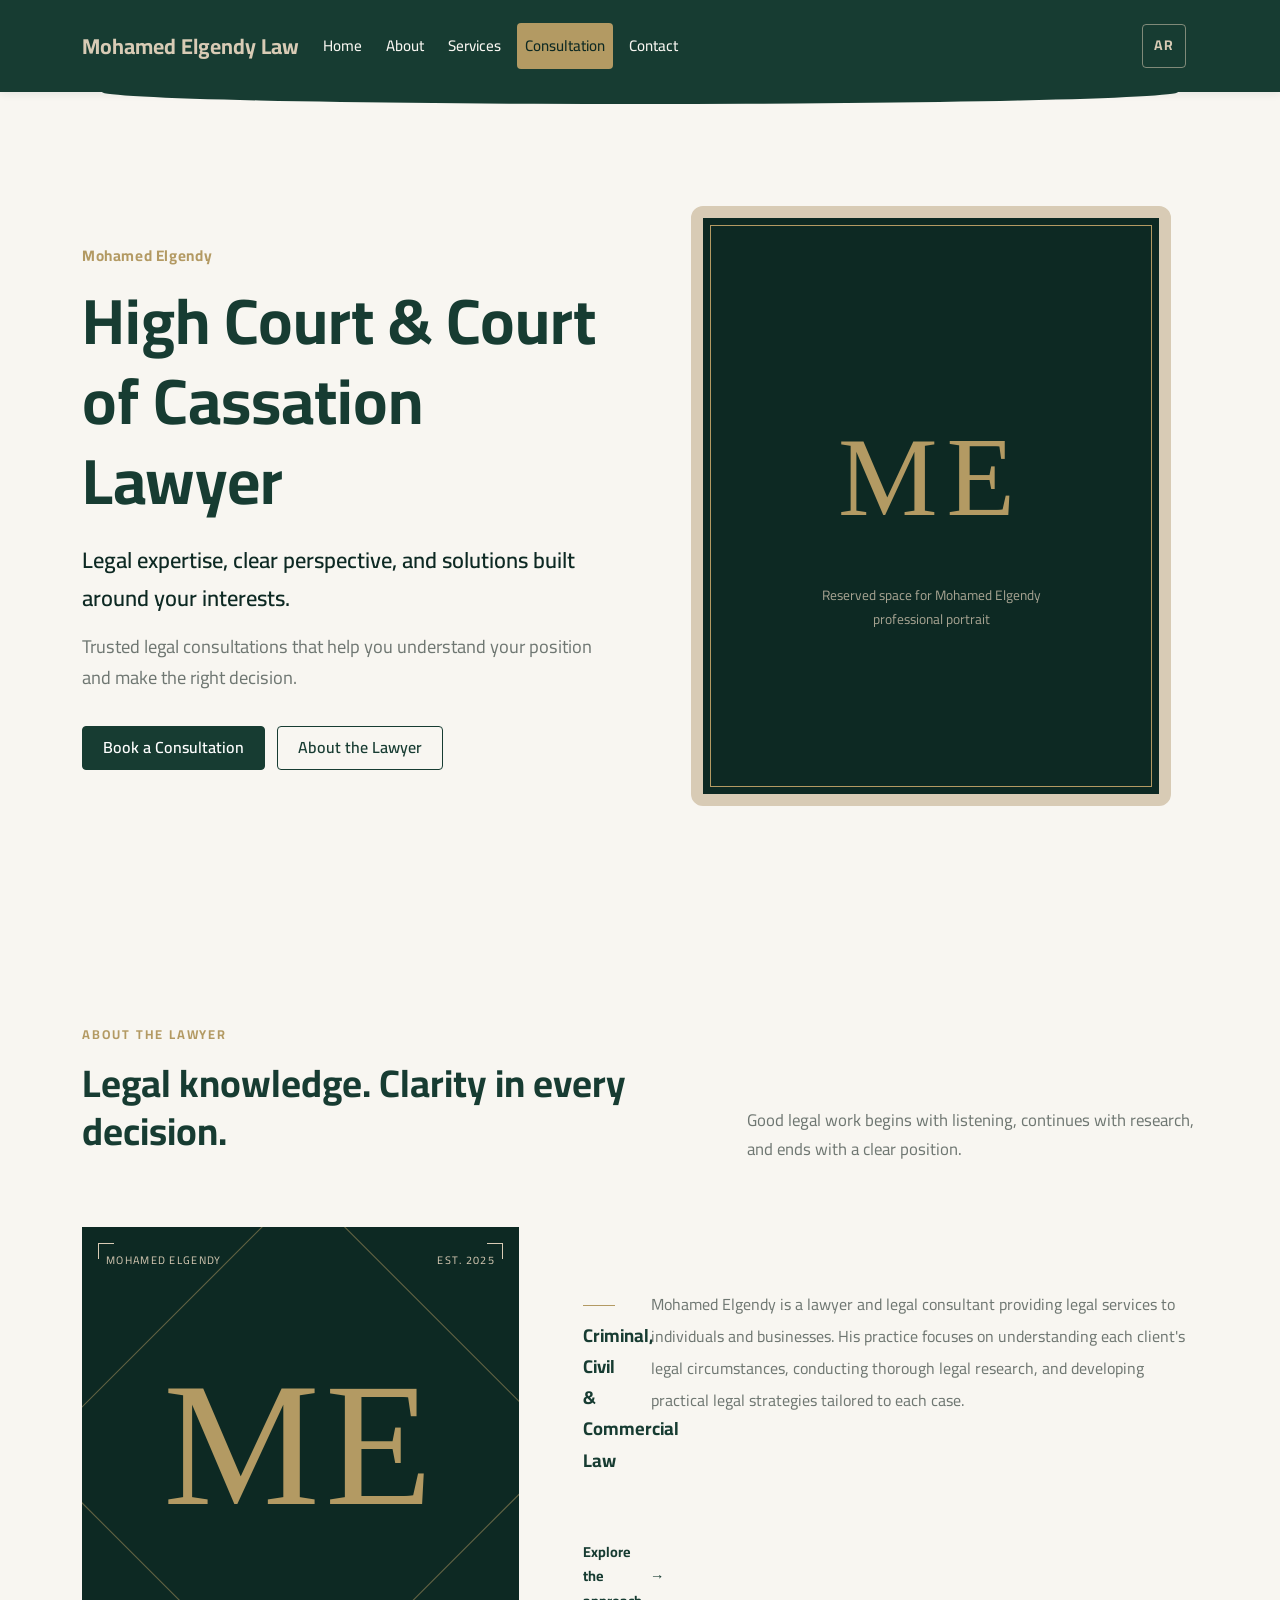
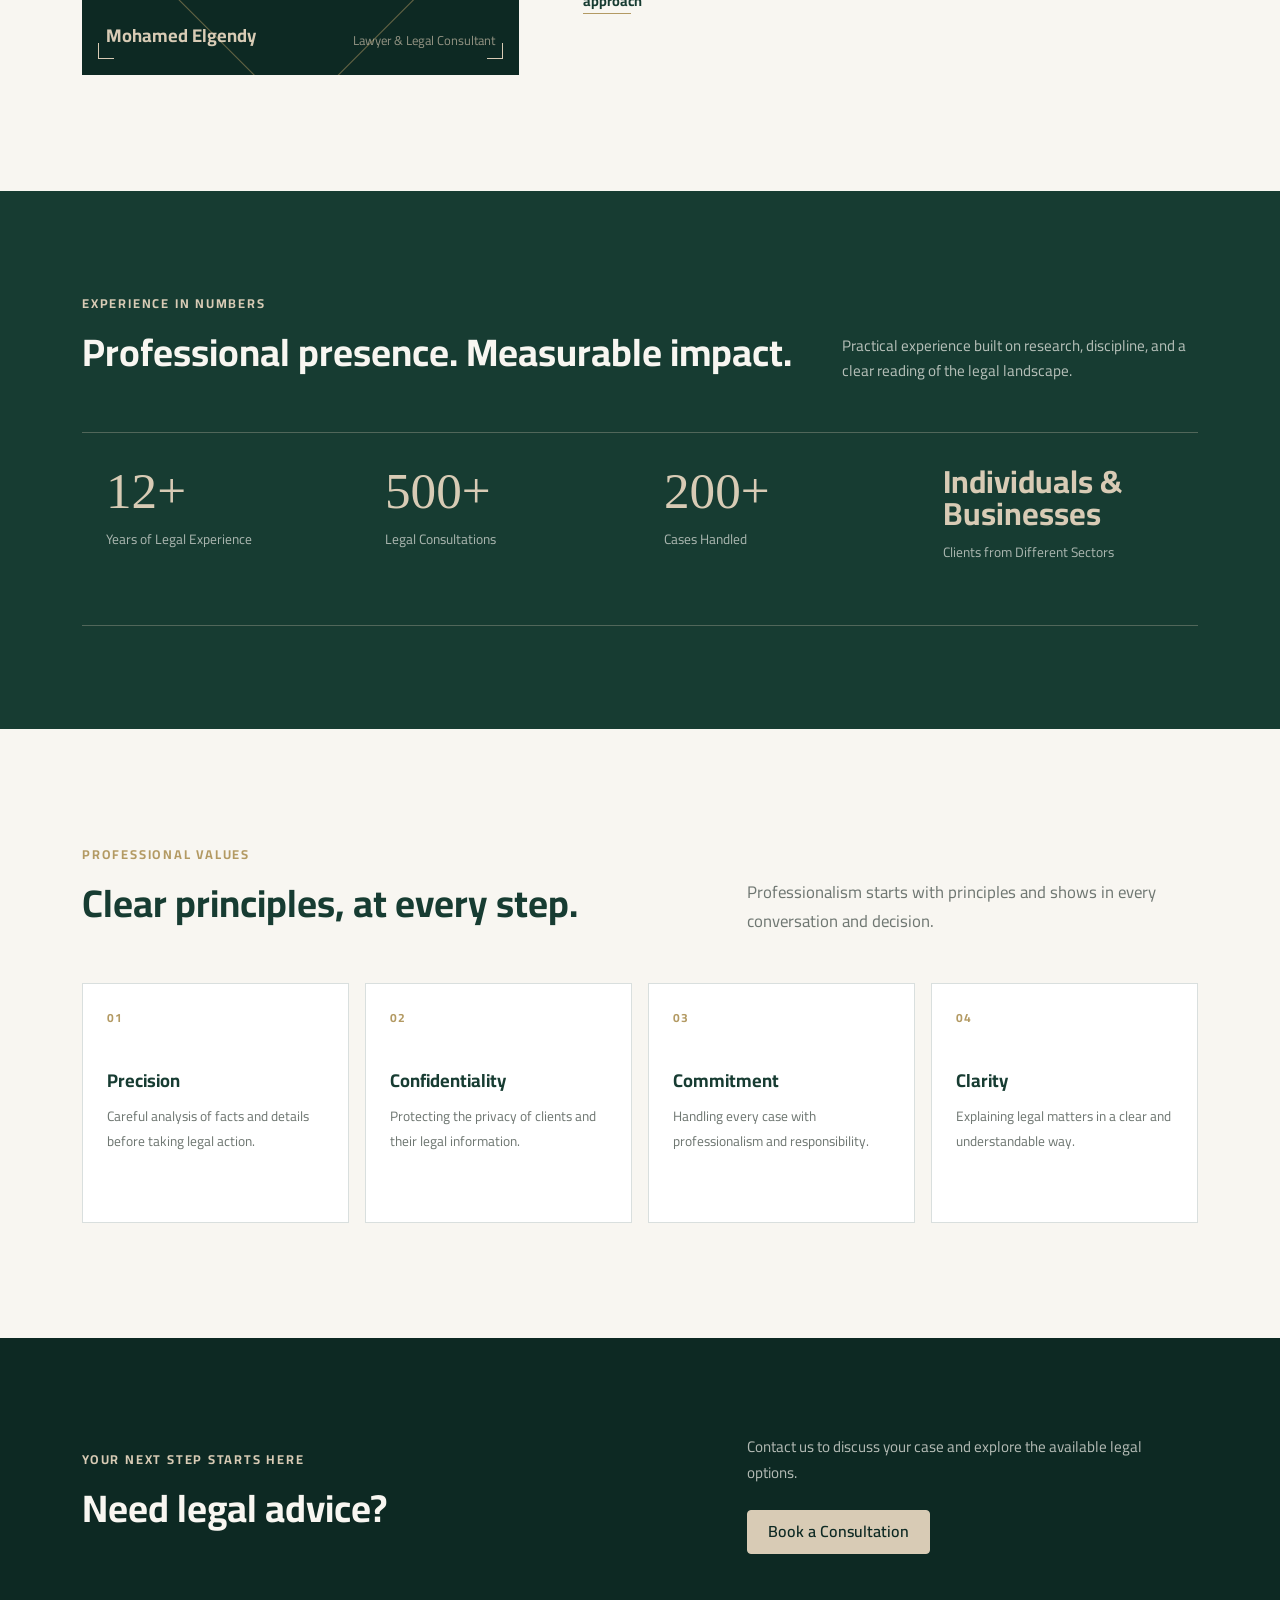
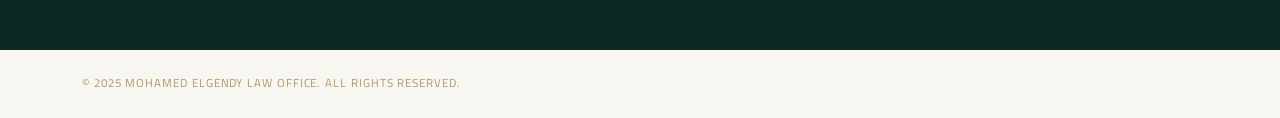
==== En/index.html @ f1afc5ec "feat: add task 05 about profile section" ====
<!doctype html>
<html lang="en" dir="ltr">
<head>
  <meta charset="UTF-8">
  <meta name="viewport" content="width=device-width, initial-scale=1">
  <meta name="theme-color" content="#0d2923">
  <title>Mohamed Elgendy | Lawyer</title>
  <link rel="preconnect" href="https://fonts.googleapis.com">
  <link rel="preconnect" href="https://fonts.gstatic.com" crossorigin>
  <link href="https://fonts.googleapis.com/css2?family=Cairo:wght@400;500;600;700&family=Noto+Kufi+Arabic:wght@400;500;600;700&display=swap" rel="stylesheet">
  <link href="https://cdn.jsdelivr.net/npm/bootstrap@5.3.3/dist/css/bootstrap.min.css" rel="stylesheet">
  <link rel="stylesheet" href="../assets/css/style.css">
</head>
<body>
  <header class="site-header">
    <nav class="navbar navbar-expand-lg site-navbar">
      <div class="container">
        <a class="navbar-brand site-brand" href="#top" >Mohamed Elgendy Law</a>
        <button class="navbar-toggler" type="button" data-bs-toggle="collapse" data-bs-target="#mainNavigation" aria-label="Toggle navigation"><span class="navbar-toggler-icon"></span></button>
        <div class="collapse navbar-collapse" id="mainNavigation">
          <ul class="navbar-nav gap-lg-2 me-auto">
            <li class="nav-item"><a class="nav-link" href="#top" >Home</a></li>
            <li class="nav-item"><a class="nav-link" href="#about" >About</a></li>
            <li class="nav-item"><a class="nav-link" href="#services" >Services</a></li>
            <li class="nav-item"><a class="nav-link nav-link-consultation" href="#consultation" >Consultation</a></li>
            <li class="nav-item"><a class="nav-link" href="#contact" >Contact</a></li>
          </ul>
          <a class="site-language-switch" href="../ar/index.html" lang="ar" dir="rtl">AR</a>
        </div>
      </div>
    </nav>
  </header>

  <main id="top">
    <section class="hero" aria-labelledby="hero-title">
      <div class="container"><div class="row align-items-center g-4 g-lg-5">
        <div class="col-lg-6"><div class="hero__content">
          <p class="hero__eyebrow" >Mohamed Elgendy</p>
          <h1 class="hero__title" id="hero-title" >High Court &amp; Court of Cassation Lawyer</h1>
          <p class="hero__lead" >Legal expertise, clear perspective, and solutions built around your interests.</p>
          <p class="hero__description" >Trusted legal consultations that help you understand your position and make the right decision.</p>
          <div class="hero__actions"><a class="btn-brand-primary" href="#consultation" >Book a Consultation</a><a class="btn-brand-outline" href="#about" >About the Lawyer</a></div>
        </div></div>
        <div class="col-lg-6"><div class="hero__media"><div class="hero__image-placeholder"><span>ME</span><small >Reserved space for Mohamed Elgendy professional portrait</small></div></div></div>
      </div></div>
    </section>

    <!-- TASK 05 — ABOUT / PROFILE START -->
    <section class="about-section" id="about" aria-labelledby="about-title">
      <div class="container">
        <div class="about-section__header row align-items-end g-4">
          <div class="col-lg-7"><p class="section-eyebrow" >About the Lawyer</p><h2 id="about-title" >Legal knowledge. Clarity in every decision.</h2></div>
          <div class="col-lg-5"><p class="section-intro" >Good legal work begins with listening, continues with research, and ends with a clear position.</p></div>
        </div>
        <div class="profile-layout row g-4 g-lg-5 align-items-stretch">
          <div class="col-lg-5"><div class="profile-visual"><div class="profile-visual__top"><span>MOHAMED ELGENDY</span><span>EST. 2025</span></div><div class="profile-monogram">ME</div><div class="profile-visual__bottom"><strong >Mohamed Elgendy</strong><span >Lawyer &amp; Legal Consultant</span></div><span class="profile-corner profile-corner--one"></span><span class="profile-corner profile-corner--two"></span><span class="profile-corner profile-corner--three"></span><span class="profile-corner profile-corner--four"></span></div></div>
          <div class="col-lg-7"><div class="profile-copy"><p class="profile-copy__role" >Criminal, Civil &amp; Commercial Law</p><p >Mohamed Elgendy is a lawyer and legal consultant providing legal services to individuals and businesses. His practice focuses on understanding each client's legal circumstances, conducting thorough legal research, and developing practical legal strategies tailored to each case.</p><a class="text-link" href="#consultation"><span >Explore the approach</span><span aria-hidden="true">→</span></a></div></div>
        </div>
      </div>
    </section>

    <section class="highlights-section" aria-labelledby="highlights-title"><div class="container"><div class="row align-items-end g-4 mb-4 mb-lg-5"><div class="col-lg-8"><p class="section-eyebrow section-eyebrow--light" >Experience in numbers</p><h2 id="highlights-title" class="section-title--light" >Professional presence. Measurable impact.</h2></div><div class="col-lg-4"><p class="section-note--light" >Practical experience built on research, discipline, and a clear reading of the legal landscape.</p></div></div><div class="highlights-grid row g-0"><div class="col-md-3"><div class="highlight-card"><strong>12+</strong><span >Years of Legal Experience</span></div></div><div class="col-md-3"><div class="highlight-card"><strong>500+</strong><span >Legal Consultations</span></div></div><div class="col-md-3"><div class="highlight-card"><strong>200+</strong><span >Cases Handled</span></div></div><div class="col-md-3"><div class="highlight-card"><strong class="highlight-card__text" >Individuals &amp; Businesses</strong><span >Clients from Different Sectors</span></div></div></div></div></section>

    <section class="values-section" aria-labelledby="values-title"><div class="container"><div class="row align-items-end g-4 mb-4 mb-lg-5"><div class="col-lg-7"><p class="section-eyebrow" >Professional Values</p><h2 id="values-title" >Clear principles, at every step.</h2></div><div class="col-lg-5"><p class="section-intro" >Professionalism starts with principles and shows in every conversation and decision.</p></div></div><div class="values-grid row g-3"><div class="col-md-6 col-lg-3"><article class="value-card"><span>01</span><h3 >Precision</h3><p >Careful analysis of facts and details before taking legal action.</p></article></div><div class="col-md-6 col-lg-3"><article class="value-card"><span>02</span><h3 >Confidentiality</h3><p >Protecting the privacy of clients and their legal information.</p></article></div><div class="col-md-6 col-lg-3"><article class="value-card"><span>03</span><h3 >Commitment</h3><p >Handling every case with professionalism and responsibility.</p></article></div><div class="col-md-6 col-lg-3"><article class="value-card"><span>04</span><h3 >Clarity</h3><p >Explaining legal matters in a clear and understandable way.</p></article></div></div></div></section>

    <section class="about-cta" id="consultation"><div class="container"><div class="row align-items-center g-4"><div class="col-lg-7"><p class="section-eyebrow section-eyebrow--light" >Your next step starts here</p><h2 class="section-title--light" >Need legal advice?</h2></div><div class="col-lg-5"><p class="section-note--light" >Contact us to discuss your case and explore the available legal options.</p><a class="btn-brand-secondary" href="#contact" >Book a Consultation</a></div></div></div></section>
    <!-- TASK 05 — ABOUT / PROFILE END -->
  </main>

  <footer class="site-footer" id="contact"><div class="container d-flex flex-wrap justify-content-between align-items-center gap-3"><span >© 2025 Mohamed Elgendy Law Office. All rights reserved.</span></div></footer>
  <script src="https://cdn.jsdelivr.net/npm/bootstrap@5.3.3/dist/js/bootstrap.bundle.min.js"></script><script src="../assets/js/main.js"></script>
</body>
</html>
---- assets/css/style.css ----
:root {
  --color-primary: #173c32;
  --color-secondary: #0d2923;
  --color-accent: #b39a63;
  --color-text: #173c32;
  --color-muted: #6f7772;
  --color-background: #f8f6f1;
  --color-surface: #d8cbb5;
  --color-border: rgba(23, 60, 50, 0.16);
  --radius-sm: 0.25rem;
  --radius-md: 0.5rem;
  --radius-lg: 0.75rem;
  --shadow-sm: 0 0.125rem 0.5rem rgba(13, 41, 35, 0.08);
  --container-max-width: 1200px;
  --font-arabic: "Noto Kufi Arabic", Tahoma, Arial, sans-serif;
  --font-english: "Cairo", "Segoe UI", Arial, sans-serif;
}
* {
  box-sizing: border-box;
}
html {
  scroll-behavior: smooth;
}
body {
  margin: 0;
  min-width: 320px;
  color: var(--color-text);
  background: var(--color-background);
  font-family: var(--font-english);
  line-height: 1.7;
  text-rendering: optimizeLegibility;
}
html[lang="ar"] body {
  font-family: var(--font-arabic);
}
img {
  display: block;
  max-width: 100%;
  height: auto;
}
h1,
h2,
h3,
p {
  margin-top: 0;
}
h1,
h2,
h3 {
  color: var(--color-primary);
  line-height: 1.25;
  font-weight: 700;
}
h1 {
  font-size: clamp(2rem, 4vw, 3.25rem);
}
h2 {
  font-size: clamp(1.65rem, 3vw, 2.75rem);
}
h3 {
  font-size: clamp(1.15rem, 2vw, 1.5rem);
}
a {
  color: var(--color-primary);
  text-decoration: none;
  transition:
    color 180ms ease,
    background-color 180ms ease,
    border-color 180ms ease,
    transform 180ms ease;
}
a:hover {
  color: var(--color-accent);
}
:focus-visible {
  outline: 3px solid var(--color-accent);
  outline-offset: 3px;
}
.site-header {
  position: relative;
  z-index: 10;
  padding-bottom: 0.75rem;
  background: var(--color-background);
}
.site-navbar {
  position: relative;
  isolation: isolate;
  min-height: clamp(4.25rem, 8vw, 5.75rem);
  padding-block: 0.75rem;
  background: var(--color-primary);
  box-shadow: var(--shadow-sm);
}
.site-navbar:after {
  position: absolute;
  z-index: -1;
  inset-inline: 8%;
  bottom: -0.75rem;
  height: 1.5rem;
  content: "";
  background: var(--color-primary);
  border-radius: 0 0 50% 50%;
}
.site-brand {
  color: var(--color-surface);
  font-size: clamp(1rem, 2vw, 1.35rem);
  font-weight: 700;
}
.site-brand:hover {
  color: #fff;
}
.site-navbar .nav-link {
  padding-block: 0.625rem;
  padding-inline: 0.75rem;
  color: var(--color-background);
  border-radius: var(--radius-sm);
  font-size: 0.95rem;
  font-weight: 500;
}
.site-navbar .nav-link:hover,
.site-navbar .nav-link:focus-visible {
  color: var(--color-surface);
  background: rgba(216, 203, 181, 0.12);
}
.site-navbar .nav-link-consultation {
  color: var(--color-secondary);
  background: var(--color-accent);
}
.site-navbar .nav-link-consultation:hover {
  color: var(--color-secondary);
  background: var(--color-surface);
}
.site-language-switch {
  display: inline-flex;
  align-items: center;
  justify-content: center;
  min-width: 2.75rem;
  min-height: 2.75rem;
  margin-inline-start: 0.75rem;
  padding-inline: 0.625rem;
  color: var(--color-surface);
  background: transparent;
  border: 1px solid rgba(216, 203, 181, 0.55);
  border-radius: var(--radius-sm);
  font-size: 0.875rem;
  font-weight: 700;
  letter-spacing: 0.04em;
}
.site-language-switch:hover {
  color: var(--color-secondary);
  background: var(--color-surface);
  border-color: var(--color-surface);
}
.site-navbar .navbar-toggler {
  padding: 0.5rem;
  border-color: rgba(216, 203, 181, 0.6);
}
.site-navbar .navbar-toggler-icon {
  filter: brightness(0) saturate(100%) invert(89%) sepia(9%) saturate(455%)
    hue-rotate(357deg) brightness(90%) contrast(87%);
}
.hero {
  display: flex;
  align-items: center;
  min-height: clamp(34rem, 72vh, 48rem);
  padding-block: clamp(4rem, 8vw, 7rem);
  overflow: hidden;
  background: var(--color-background);
}
.hero__content {
  max-width: 40rem;
}
.hero__eyebrow {
  margin-bottom: 0.75rem;
  color: var(--color-accent);
  font-size: 0.95rem;
  font-weight: 700;
  letter-spacing: 0.04em;
}
.hero__title {
  margin-bottom: 1.25rem;
  font-size: clamp(2.1rem, 5vw, 4.25rem);
}
.hero__lead {
  margin-bottom: 0.875rem;
  color: var(--color-secondary);
  font-size: clamp(1.1rem, 2vw, 1.4rem);
  font-weight: 600;
}
.hero__description {
  max-width: 36rem;
  margin-bottom: 2rem;
  color: var(--color-muted);
  font-size: clamp(1rem, 1.5vw, 1.15rem);
}
.hero__actions {
  display: flex;
  flex-wrap: wrap;
  gap: 0.75rem;
}
.btn-brand-primary,
.btn-brand-secondary,
.btn-brand-outline {
  display: inline-flex;
  align-items: center;
  justify-content: center;
  min-height: 2.75rem;
  padding-block: 0.625rem;
  padding-inline: 1.25rem;
  border: 1px solid transparent;
  border-radius: var(--radius-sm);
  font-weight: 600;
  line-height: 1.2;
}
.btn-brand-primary {
  color: #fff;
  background: var(--color-primary);
  border-color: var(--color-primary);
}
.btn-brand-primary:hover {
  color: #fff;
  background: var(--color-secondary);
  transform: translateY(-1px);
}
.btn-brand-outline {
  color: var(--color-primary);
  background: transparent;
  border-color: var(--color-primary);
}
.btn-brand-outline:hover {
  color: #fff;
  background: var(--color-primary);
}
.btn-brand-secondary {
  color: var(--color-secondary);
  background: var(--color-surface);
  border-color: var(--color-surface);
}
.btn-brand-secondary:hover {
  color: var(--color-secondary);
  background: var(--color-accent);
  border-color: var(--color-accent);
  transform: translateY(-1px);
}
.hero__media {
  display: flex;
  justify-content: center;
}
.hero__image-placeholder {
  position: relative;
  display: flex;
  flex-direction: column;
  align-items: center;
  justify-content: center;
  width: min(100%, 30rem);
  aspect-ratio: 4/5;
  padding: 2rem;
  color: var(--color-surface);
  background: var(--color-secondary);
  border: 0.75rem solid var(--color-surface);
  border-radius: var(--radius-lg);
  outline: 1px solid var(--color-accent);
  outline-offset: -1.25rem;
}
.hero__image-placeholder span {
  font-family: Georgia, serif;
  color: var(--color-accent);
  font-size: clamp(4rem, 9vw, 7rem);
  font-weight: 400;
  letter-spacing: 0.08em;
}
.hero__image-placeholder small {
  max-width: 15rem;
  margin-top: 0.75rem;
  color: rgba(216, 203, 181, 0.75);
  font-size: 0.85rem;
  text-align: center;
}
.about-section,
.values-section {
  padding-block: clamp(4.5rem, 9vw, 8rem);
  background: var(--color-background);
}
.about-section__header {
  margin-bottom: clamp(2.5rem, 5vw, 4.5rem);
}
.section-eyebrow {
  margin-bottom: 0.85rem;
  color: var(--color-accent);
  font-size: 0.8rem;
  font-weight: 700;
  letter-spacing: 0.14em;
  text-transform: uppercase;
}
.section-eyebrow--light {
  color: var(--color-surface);
}
.section-intro {
  max-width: 28rem;
  margin-bottom: 0;
  color: var(--color-muted);
  font-size: 1.05rem;
}
.profile-layout {
  position: relative;
}
.profile-visual {
  position: relative;
  display: flex;
  flex-direction: column;
  justify-content: space-between;
  min-height: 28rem;
  padding: 1.5rem;
  background: var(--color-secondary);
  color: var(--color-surface);
  overflow: hidden;
}
.profile-visual:before {
  position: absolute;
  inset: 12%;
  content: "";
  border: 1px solid rgba(179, 154, 99, 0.5);
  transform: rotate(45deg) scale(1.12);
}
.profile-visual__top,
.profile-visual__bottom {
  position: relative;
  z-index: 1;
  display: flex;
  justify-content: space-between;
  gap: 1rem;
  font-size: 0.68rem;
  letter-spacing: 0.12em;
}
.profile-visual__bottom {
  align-items: end;
  font-size: 0.8rem;
  letter-spacing: 0;
}
.profile-visual__bottom div {
  display: flex;
  flex-direction: column;
}
.profile-visual__bottom strong {
  color: var(--color-surface);
  font-size: 1.15rem;
}
.profile-visual__bottom span {
  margin-top: 0.25rem;
  color: rgba(216, 203, 181, 0.65);
}
.profile-monogram {
  position: relative;
  z-index: 1;
  align-self: center;
  color: var(--color-accent);
  font-family: Georgia, serif;
  font-size: clamp(6rem, 14vw, 11rem);
  font-weight: 400;
  line-height: 1;
  letter-spacing: 0.03em;
}
.profile-corner {
  position: absolute;
  width: 1rem;
  height: 1rem;
  border-color: var(--color-accent);
}
.profile-corner--one {
  top: 1rem;
  left: 1rem;
  border-top: 1px solid;
  border-left: 1px solid;
}
.profile-corner--two {
  top: 1rem;
  right: 1rem;
  border-top: 1px solid;
  border-right: 1px solid;
}
.profile-corner--three {
  bottom: 1rem;
  left: 1rem;
  border-bottom: 1px solid;
  border-left: 1px solid;
}
.profile-corner--four {
  right: 1rem;
  bottom: 1rem;
  border-right: 1px solid;
  border-bottom: 1px solid;
}
.profile-copy {
  display: grid;
  grid-template-columns: 3rem 1fr;
  gap: 1.25rem;
  align-content: center;
  height: 100%;
  padding: 1rem 0 1rem 1rem;
}
.profile-copy__role {
  margin-bottom: 1.5rem;
  color: var(--color-primary);
  font-size: 1.15rem;
  font-weight: 700;
}
.profile-copy p:not(.profile-copy__role) {
  max-width: 42rem;
  color: var(--color-muted);
  font-size: 1rem;
  line-height: 2;
}
.profile-copy:dir(rtl) {
  padding-right: 1rem;
  padding-left: 0;
}
.profile-copy__role:before {
  display: inline-block;
  width: 2rem;
  height: 1px;
  margin-inline-end: 0.75rem;
  vertical-align: middle;
  content: "";
  background: var(--color-accent);
}
.text-link {
  display: inline-flex;
  align-items: center;
  gap: 0.5rem;
  margin-top: 1.25rem;
  color: var(--color-primary);
  font-size: 0.9rem;
  font-weight: 700;
  border-bottom: 1px solid var(--color-accent);
}
.text-link:hover {
  gap: 0.8rem;
}
.highlights-section {
  padding-block: clamp(4rem, 8vw, 6.5rem);
  color: var(--color-background);
  background: var(--color-primary);
}
.section-title--light {
  color: var(--color-background);
}
.section-note--light {
  max-width: 25rem;
  margin: 0;
  color: rgba(248, 246, 241, 0.7);
  font-size: 0.95rem;
}
.highlights-grid {
  border-top: 1px solid rgba(216, 203, 181, 0.3);
  border-bottom: 1px solid rgba(216, 203, 181, 0.3);
}
.highlight-card {
  min-height: 12rem;
  padding: 2rem 1.5rem;
  border-inline-end: 1px solid rgba(216, 203, 181, 0.3);
}
.highlight-card:last-child {
  border-inline-end: 0;
}
.highlight-card strong {
  display: block;
  margin-bottom: 0.75rem;
  color: var(--color-surface);
  font-family: Georgia, serif;
  font-size: clamp(2.3rem, 4vw, 3.75rem);
  font-weight: 400;
  line-height: 1;
}
.highlight-card__text {
  font-family: var(--font-english) !important;
  font-size: clamp(1.5rem, 2.5vw, 2.1rem) !important;
  font-weight: 700 !important;
}
.highlight-card span {
  display: block;
  max-width: 11rem;
  color: rgba(248, 246, 241, 0.65);
  font-size: 0.85rem;
}
.values-heading {
  margin-bottom: 3rem;
}
.values-grid {
  counter-reset: value;
}
.value-card {
  position: relative;
  min-height: 15rem;
  padding: 1.5rem;
  background: #fff;
  border: 1px solid var(--color-border);
  transition:
    transform 180ms ease,
    box-shadow 180ms ease;
}
.value-card:hover {
  transform: translateY(-4px);
  box-shadow: var(--shadow-sm);
}
.value-card > span {
  display: block;
  margin-bottom: 2.5rem;
  color: var(--color-accent);
  font-size: 0.75rem;
  font-weight: 700;
  letter-spacing: 0.12em;
}
.value-card h3 {
  margin-bottom: 0.75rem;
  font-size: 1.15rem;
}
.value-card p {
  margin-bottom: 0;
  color: var(--color-muted);
  font-size: 0.85rem;
  line-height: 1.9;
}
.about-cta {
  padding-block: clamp(4rem, 8vw, 6rem);
  color: var(--color-background);
  background: var(--color-secondary);
}
.about-cta h2 {
  max-width: 38rem;
}
.about-cta .btn-brand-secondary {
  margin-top: 1.5rem;
}
.site-footer {
  padding-block: 1.5rem;
  color: var(--color-muted);
  background: var(--color-background);
  font-size: 0.72rem;
}
.site-footer span:last-child {
  color: var(--color-accent);
  letter-spacing: 0.08em;
  text-transform: uppercase;
}
@media (max-width: 991.98px) {
  .site-navbar .navbar-collapse {
    margin-top: 0.75rem;
    padding-block: 0.75rem;
    border-top: 1px solid rgba(216, 203, 181, 0.18);
  }
  .site-language-switch {
    margin-top: 0.75rem;
    margin-inline-start: 0;
  }
  .hero {
    min-height: auto;
    padding-block: clamp(3.5rem, 10vw, 5rem);
  }
  .hero__content {
    text-align: center;
    max-width: none;
  }
  .hero__description {
    margin-inline: auto;
  }
  .hero__actions {
    justify-content: center;
  }
  .profile-copy {
    height: auto;
    padding-top: 1.5rem;
  }
  .highlight-card {
    min-height: 10rem;
  }
  .highlight-card:nth-child(2) {
    border-inline-end: 0;
  }
}
@media (max-width: 575.98px) {
  .hero {
    padding-block: 3rem 4rem;
  }
  .hero__actions {
    flex-direction: column;
    align-items: stretch;
  }
  .hero__actions a {
    width: 100%;
  }
  .hero__image-placeholder {
    width: min(100%, 22rem);
    border-width: 0.5rem;
    outline-offset: -0.875rem;
  }
  .profile-copy {
    grid-template-columns: 1fr;
    padding-inline: 0;
  }
  .profile-copy__role {
    margin-top: 0;
  }
  .highlight-card {
    border-inline-end: 0;
    border-bottom: 1px solid rgba(216, 203, 181, 0.3);
  }
  .highlight-card:last-child {
    border-bottom: 0;
  }
  .site-footer {
    text-align: center;
  }
  .site-footer .container {
    justify-content: center !important;
  }
}
@media (prefers-reduced-motion: reduce) {
  html {
    scroll-behavior: auto;
  }
  *,
  *:before,
  *:after {
    transition-duration: 0.01ms !important;
  }
}
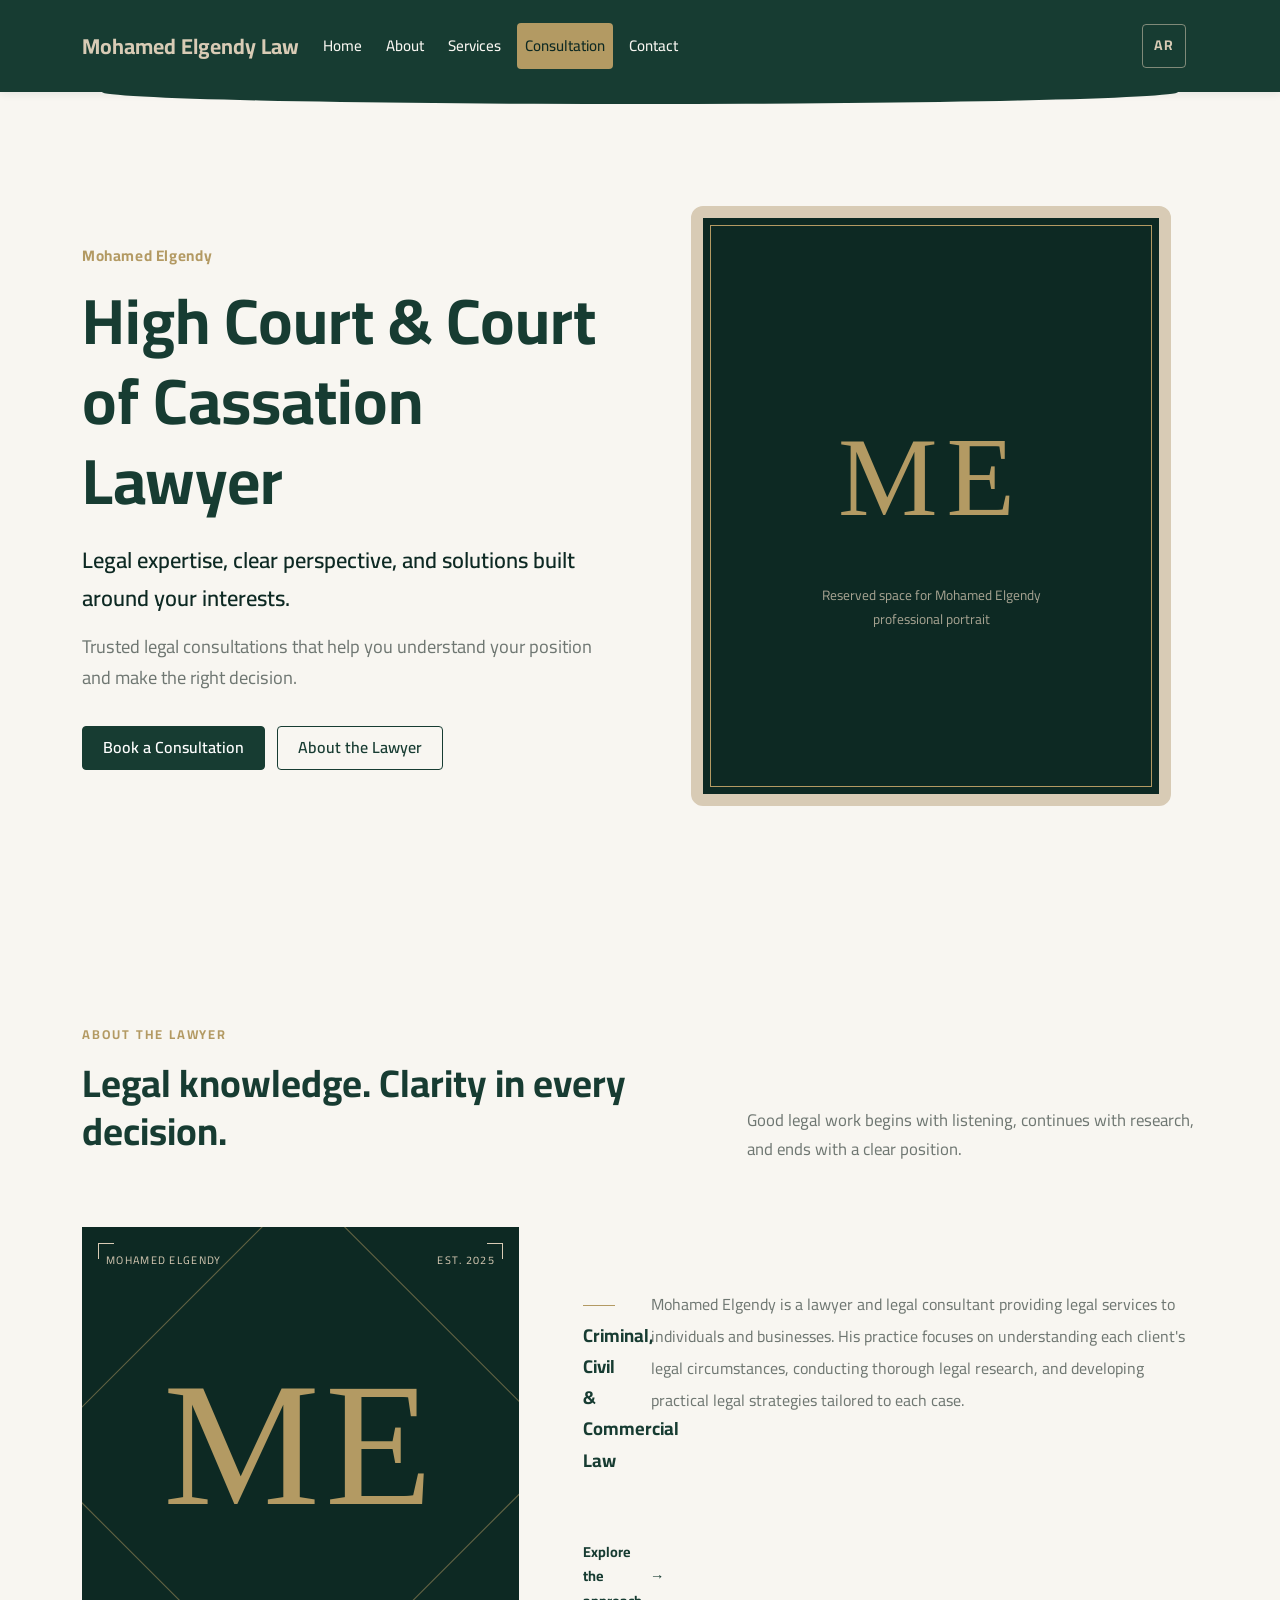
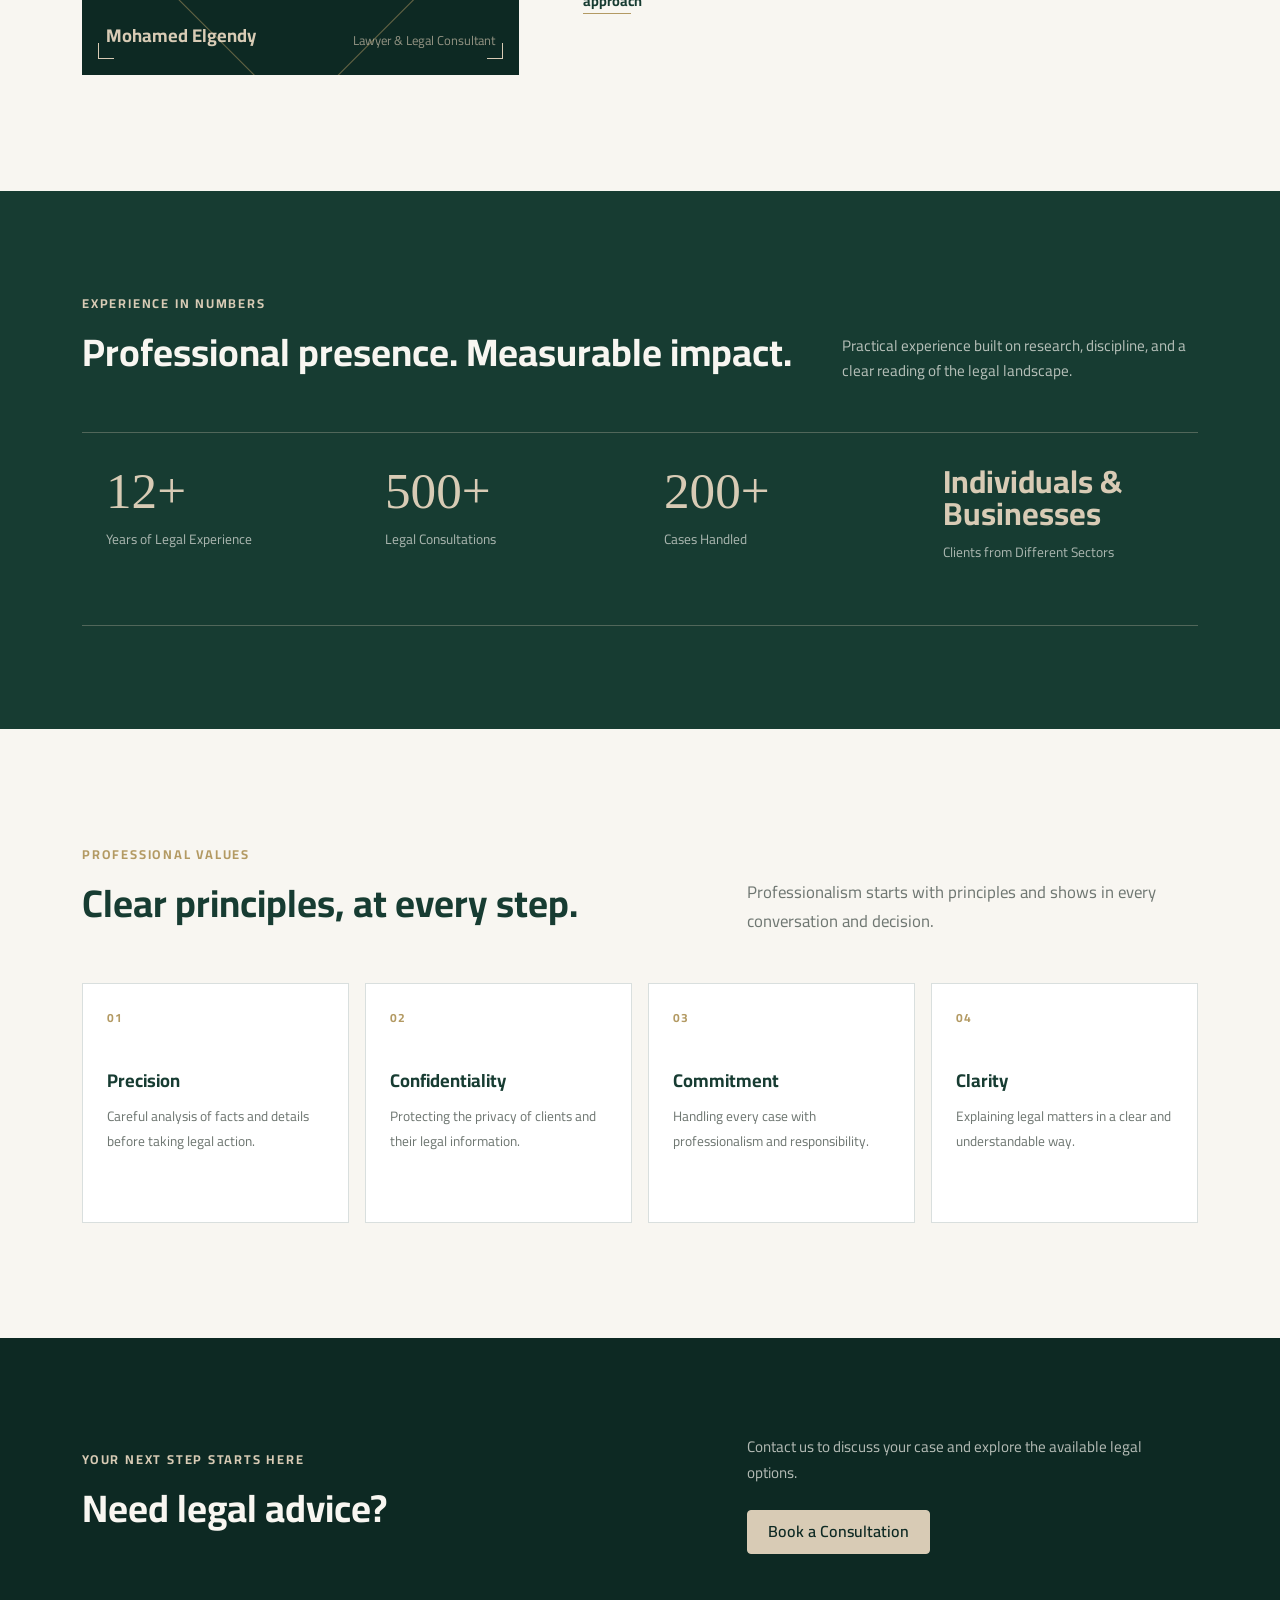
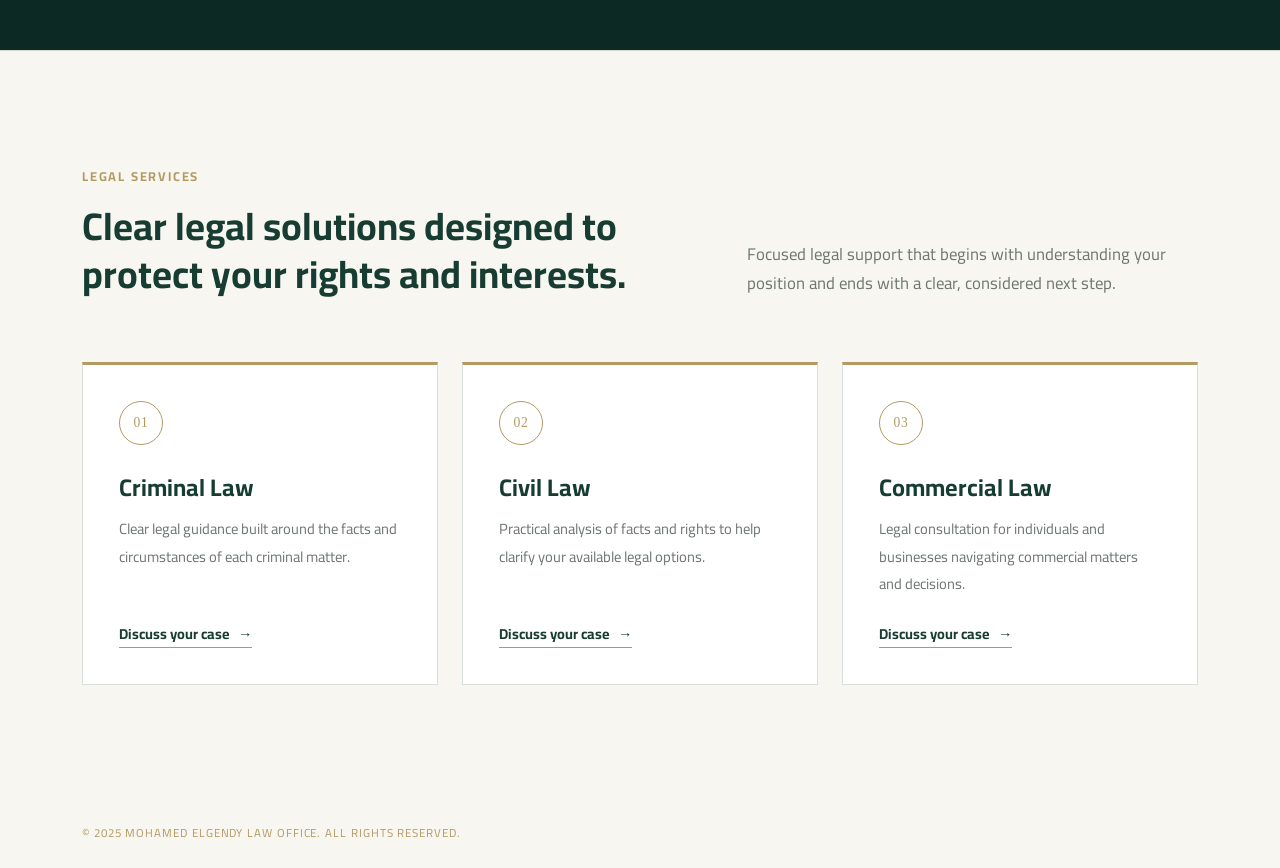
==== commit 2cba7bad: "feat: add legal services section" ====
--- a/En/index.html
+++ b/En/index.html
@@ -65,6 +65,61 @@
 
     <section class="about-cta" id="consultation"><div class="container"><div class="row align-items-center g-4"><div class="col-lg-7"><p class="section-eyebrow section-eyebrow--light" >Your next step starts here</p><h2 class="section-title--light" >Need legal advice?</h2></div><div class="col-lg-5"><p class="section-note--light" >Contact us to discuss your case and explore the available legal options.</p><a class="btn-brand-secondary" href="#contact" >Book a Consultation</a></div></div></div></section>
     <!-- TASK 05 — ABOUT / PROFILE END -->
+
+    <!-- TASK 06 — LEGAL SERVICES START -->
+<section class="services-section" id="services" aria-labelledby="services-title">
+  <div class="container">
+    <div class="services-section__header row align-items-end g-4">
+      <div class="col-lg-7">
+        <p class="section-eyebrow">Legal Services</p>
+        <h2 id="services-title">Clear legal solutions designed to protect your rights and interests.</h2>
+      </div>
+      <div class="col-lg-5">
+        <p class="section-intro">Focused legal support that begins with understanding your position and ends with a clear, considered next step.</p>
+      </div>
+    </div>
+
+    <div class="services-grid row g-3 g-lg-4">
+      <div class="col-md-6 col-lg-4">
+        <article class="service-card h-100">
+          <div class="service-card__icon" aria-hidden="true">01</div>
+          <h3>Criminal Law</h3>
+          <p>Clear legal guidance built around the facts and circumstances of each criminal matter.</p>
+          <a class="text-link" href="#consultation">
+            <span>Discuss your case</span>
+            <span aria-hidden="true">→</span>
+          </a>
+        </article>
+      </div>
+
+      <div class="col-md-6 col-lg-4">
+        <article class="service-card h-100">
+          <div class="service-card__icon" aria-hidden="true">02</div>
+          <h3>Civil Law</h3>
+          <p>Practical analysis of facts and rights to help clarify your available legal options.</p>
+          <a class="text-link" href="#consultation">
+            <span>Discuss your case</span>
+            <span aria-hidden="true">→</span>
+          </a>
+        </article>
+      </div>
+
+      <div class="col-md-6 col-lg-4">
+        <article class="service-card h-100">
+          <div class="service-card__icon" aria-hidden="true">03</div>
+          <h3>Commercial Law</h3>
+          <p>Legal consultation for individuals and businesses navigating commercial matters and decisions.</p>
+          <a class="text-link" href="#consultation">
+            <span>Discuss your case</span>
+            <span aria-hidden="true">→</span>
+          </a>
+        </article>
+      </div>
+    </div>
+  </div>
+</section>
+<!-- TASK 06 — LEGAL SERVICES END -->
+
   </main>
 
   <footer class="site-footer" id="contact"><div class="container d-flex flex-wrap justify-content-between align-items-center gap-3"><span >© 2025 Mohamed Elgendy Law Office. All rights reserved.</span></div></footer>
--- a/assets/css/style.css
+++ b/assets/css/style.css
@@ -623,3 +623,86 @@
     transition-duration: 0.01ms !important;
   }
 }
+
+/* TASK 06 — LEGAL SERVICES START */
+.services-section {
+  padding-block: clamp(4.5rem, 9vw, 8rem);
+  background-color: var(--color-background);
+  border-block-start: 1px solid var(--color-border);
+}
+
+.services-section__header {
+  margin-block-end: clamp(2.5rem, 5vw, 4.5rem);
+}
+
+.services-section__header h2 {
+  max-width: 48rem;
+  margin-block-end: 0;
+}
+
+.services-grid {
+  align-items: stretch;
+}
+
+.service-card {
+  display: flex;
+  flex-direction: column;
+  padding: clamp(1.5rem, 3vw, 2.25rem);
+  background-color: #ffffff;
+  border: 1px solid var(--color-border);
+  border-block-start: 3px solid var(--color-accent);
+  transition: transform var(--transition-duration) ease,
+    box-shadow var(--transition-duration) ease,
+    border-color var(--transition-duration) ease;
+}
+
+.service-card:hover,
+.service-card:focus-within {
+  border-color: var(--color-accent);
+  box-shadow: var(--shadow-sm);
+  transform: translateY(-3px);
+}
+
+.service-card__icon {
+  display: inline-flex;
+  align-items: center;
+  justify-content: center;
+  width: 2.75rem;
+  height: 2.75rem;
+  margin-block-end: 1.75rem;
+  color: var(--color-accent);
+  border: 1px solid var(--color-accent);
+  border-radius: 50%;
+  font-family: Georgia, serif;
+  font-size: 0.85rem;
+  letter-spacing: 0.06em;
+}
+
+.service-card h3 {
+  margin-block-end: 0.75rem;
+  font-size: clamp(1.15rem, 2vw, 1.5rem);
+}
+
+.service-card p {
+  margin-block-end: 1.5rem;
+  color: var(--color-muted);
+  font-size: 0.92rem;
+  line-height: 1.9;
+}
+
+.service-card .text-link {
+  align-self: flex-start;
+  margin-block-start: auto;
+}
+
+@media (max-width: 575.98px) {
+  .services-section__header {
+    margin-block-end: 2.5rem;
+  }
+
+  .service-card {
+    padding: 1.5rem;
+  }
+}
+
+/* TASK 06 — LEGAL SERVICES END */
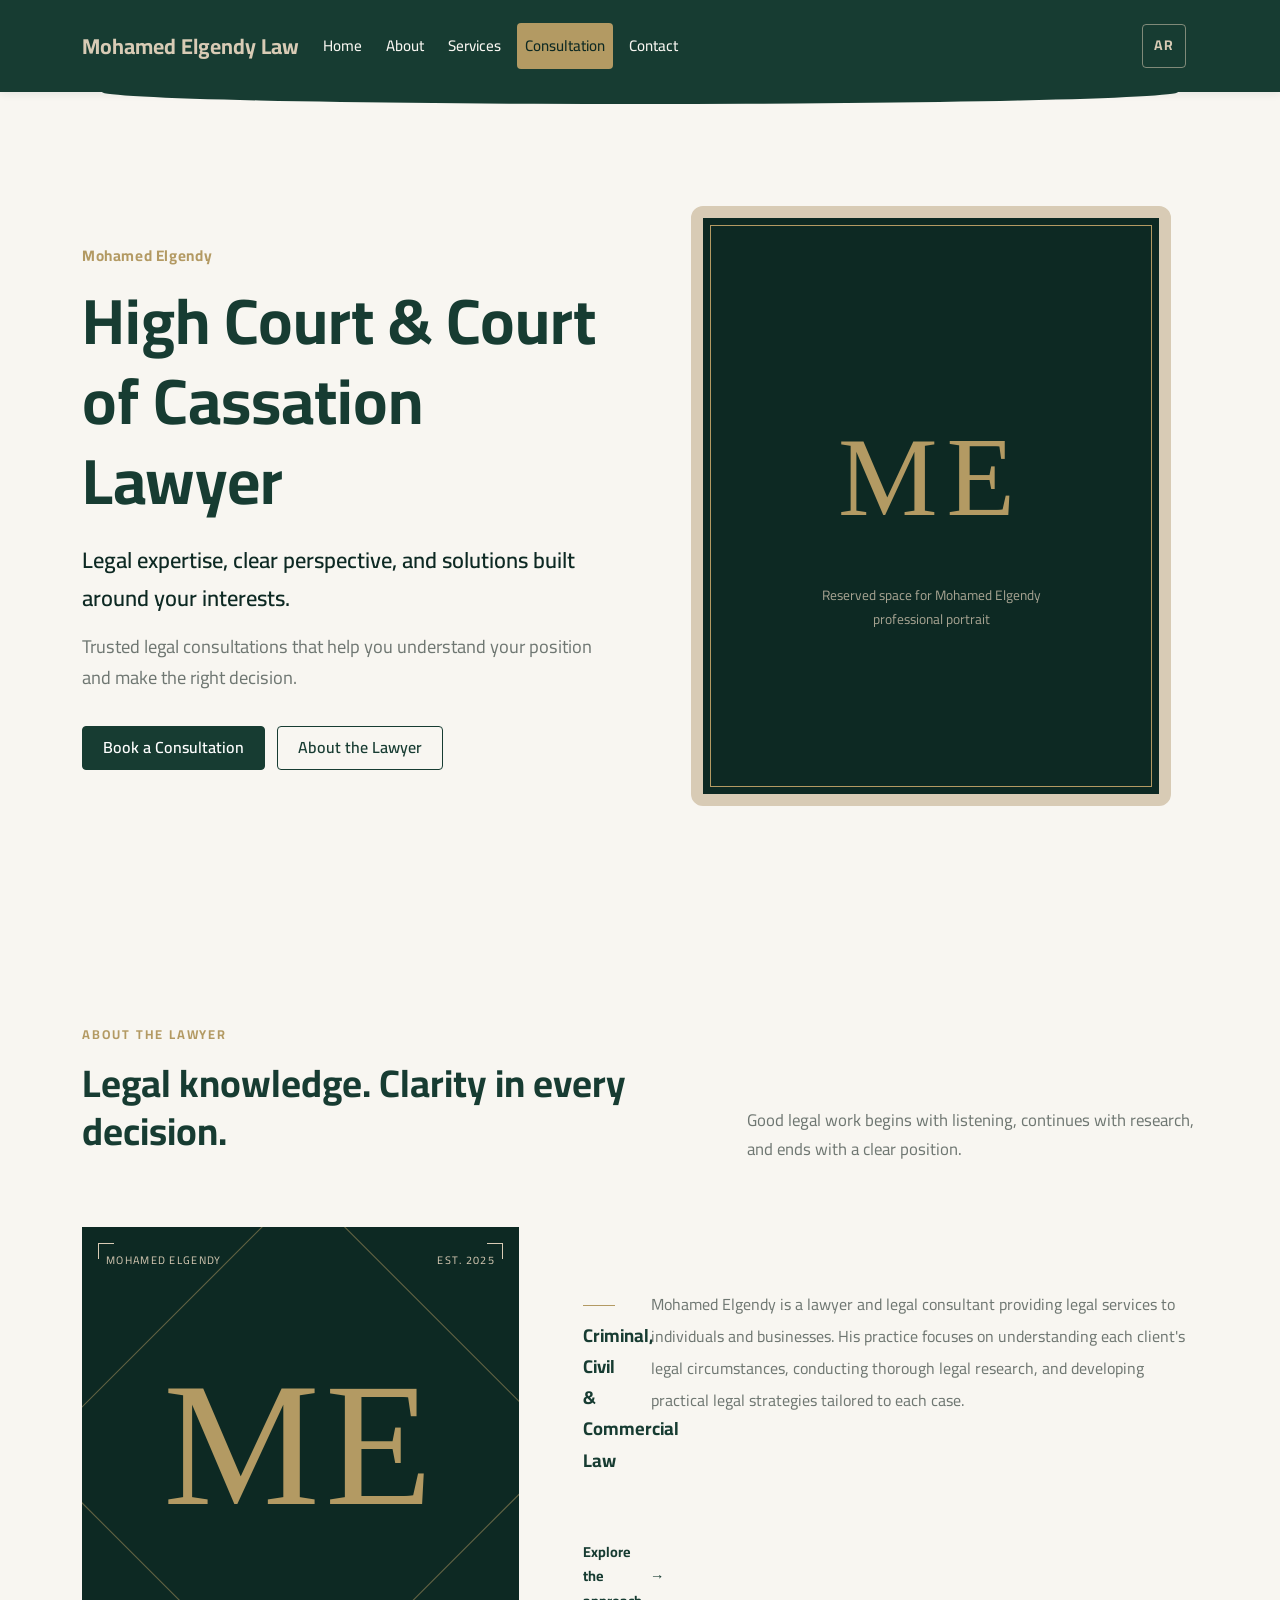
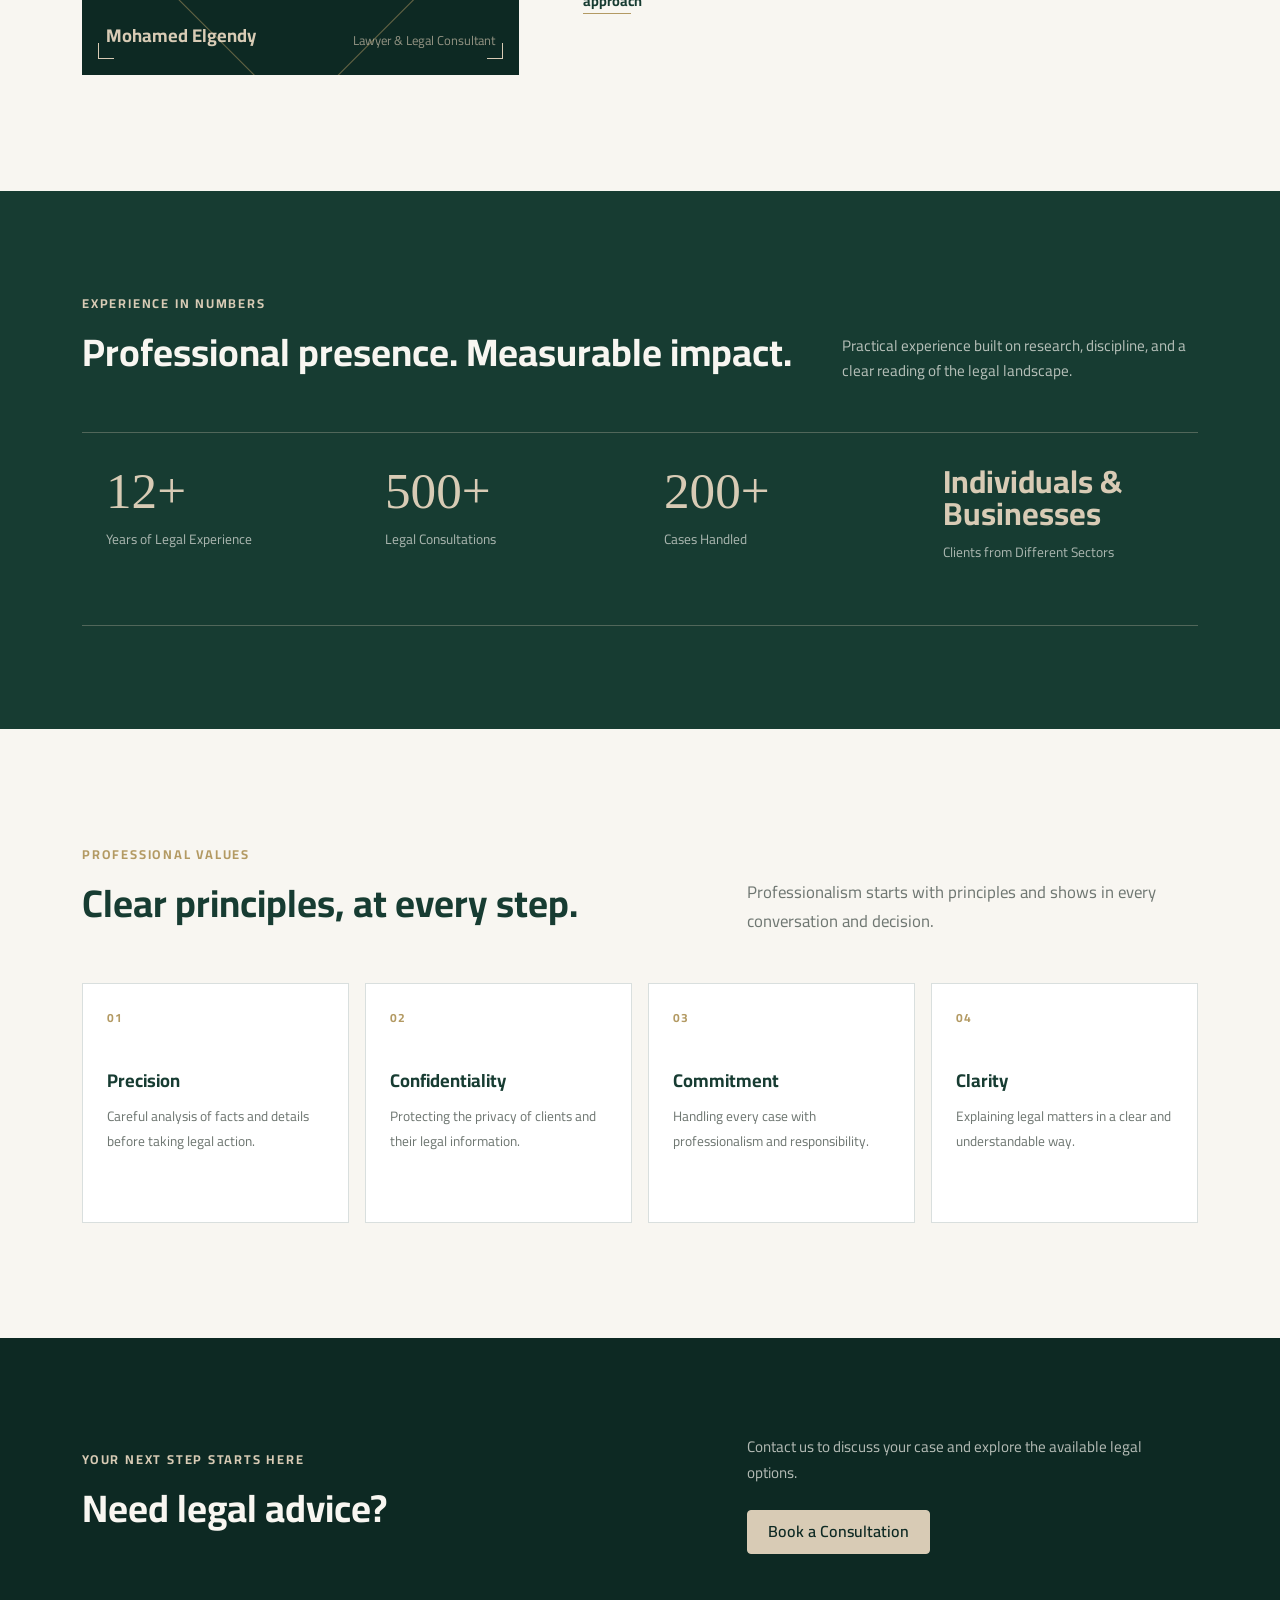
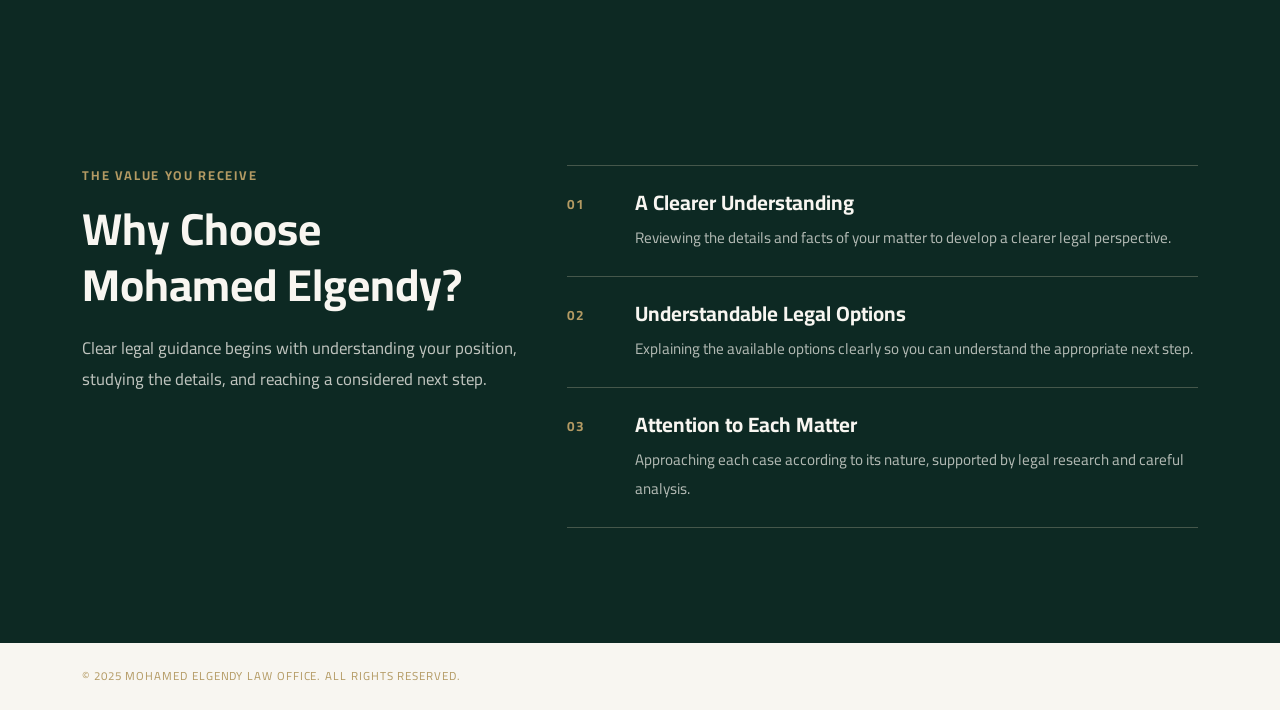
==== commit d121cd34: "feat: add task 07 value proposition section" ====
--- a/En/index.html
+++ b/En/index.html
@@ -65,60 +65,65 @@
 
     <section class="about-cta" id="consultation"><div class="container"><div class="row align-items-center g-4"><div class="col-lg-7"><p class="section-eyebrow section-eyebrow--light" >Your next step starts here</p><h2 class="section-title--light" >Need legal advice?</h2></div><div class="col-lg-5"><p class="section-note--light" >Contact us to discuss your case and explore the available legal options.</p><a class="btn-brand-secondary" href="#contact" >Book a Consultation</a></div></div></div></section>
     <!-- TASK 05 — ABOUT / PROFILE END -->
+<!-- TASK 07 — WHY CHOOSE US START -->
+<section class="why-choose-section" id="why-choose-us" aria-labelledby="why-choose-title">
+  <div class="container">
+    <div class="row align-items-start g-4 g-lg-5">
+      <div class="col-lg-5">
+        <div class="why-choose-section__intro">
+          <p class="section-eyebrow">The value you receive</p>
 
-    <!-- TASK 06 — LEGAL SERVICES START -->
-<section class="services-section" id="services" aria-labelledby="services-title">
-  <div class="container">
-    <div class="services-section__header row align-items-end g-4">
-      <div class="col-lg-7">
-        <p class="section-eyebrow">Legal Services</p>
-        <h2 id="services-title">Clear legal solutions designed to protect your rights and interests.</h2>
-      </div>
-      <div class="col-lg-5">
-        <p class="section-intro">Focused legal support that begins with understanding your position and ends with a clear, considered next step.</p>
-      </div>
-    </div>
+          <h2 id="why-choose-title">
+            Why Choose Mohamed Elgendy?
+          </h2>
 
-    <div class="services-grid row g-3 g-lg-4">
-      <div class="col-md-6 col-lg-4">
-        <article class="service-card h-100">
-          <div class="service-card__icon" aria-hidden="true">01</div>
-          <h3>Criminal Law</h3>
-          <p>Clear legal guidance built around the facts and circumstances of each criminal matter.</p>
-          <a class="text-link" href="#consultation">
-            <span>Discuss your case</span>
-            <span aria-hidden="true">→</span>
-          </a>
-        </article>
+          <p class="section-intro">
+            Clear legal guidance begins with understanding your position, studying the details, and reaching a considered next step.
+          </p>
+        </div>
       </div>
 
-      <div class="col-md-6 col-lg-4">
-        <article class="service-card h-100">
-          <div class="service-card__icon" aria-hidden="true">02</div>
-          <h3>Civil Law</h3>
-          <p>Practical analysis of facts and rights to help clarify your available legal options.</p>
-          <a class="text-link" href="#consultation">
-            <span>Discuss your case</span>
-            <span aria-hidden="true">→</span>
-          </a>
-        </article>
-      </div>
+      <div class="col-lg-7">
+        <div class="why-choose-points">
+          <article class="why-choose-point">
+            <div class="why-choose-point__number" aria-hidden="true">01</div>
 
-      <div class="col-md-6 col-lg-4">
-        <article class="service-card h-100">
-          <div class="service-card__icon" aria-hidden="true">03</div>
-          <h3>Commercial Law</h3>
-          <p>Legal consultation for individuals and businesses navigating commercial matters and decisions.</p>
-          <a class="text-link" href="#consultation">
-            <span>Discuss your case</span>
-            <span aria-hidden="true">→</span>
-          </a>
-        </article>
+            <div>
+              <h3>A Clearer Understanding</h3>
+              <p>
+                Reviewing the details and facts of your matter to develop a clearer legal perspective.
+              </p>
+            </div>
+          </article>
+
+          <article class="why-choose-point">
+            <div class="why-choose-point__number" aria-hidden="true">02</div>
+
+            <div>
+              <h3>Understandable Legal Options</h3>
+              <p>
+                Explaining the available options clearly so you can understand the appropriate next step.
+              </p>
+            </div>
+          </article>
+
+          <article class="why-choose-point">
+            <div class="why-choose-point__number" aria-hidden="true">03</div>
+
+            <div>
+              <h3>Attention to Each Matter</h3>
+              <p>
+                Approaching each case according to its nature, supported by legal research and careful analysis.
+              </p>
+            </div>
+          </article>
+        </div>
       </div>
     </div>
   </div>
 </section>
-<!-- TASK 06 — LEGAL SERVICES END -->
+<!-- TASK 07 — WHY CHOOSE US END -->
+
 
   </main>
 
--- a/assets/css/style.css
+++ b/assets/css/style.css
@@ -623,86 +623,86 @@
     transition-duration: 0.01ms !important;
   }
 }
-
-/* TASK 06 — LEGAL SERVICES START */
-.services-section {
+/* =========================================================
+   TASK 07 — WHY CHOOSE US / VALUE PROPOSITION
+   ========================================================= */
+
+.why-choose-section {
   padding-block: clamp(4.5rem, 9vw, 8rem);
-  background-color: var(--color-background);
-  border-block-start: 1px solid var(--color-border);
-}
-
-.services-section__header {
-  margin-block-end: clamp(2.5rem, 5vw, 4.5rem);
-}
-
-.services-section__header h2 {
-  max-width: 48rem;
-  margin-block-end: 0;
-}
-
-.services-grid {
-  align-items: stretch;
-}
-
-.service-card {
-  display: flex;
-  flex-direction: column;
-  padding: clamp(1.5rem, 3vw, 2.25rem);
-  background-color: #ffffff;
-  border: 1px solid var(--color-border);
-  border-block-start: 3px solid var(--color-accent);
-  transition: transform var(--transition-duration) ease,
-    box-shadow var(--transition-duration) ease,
-    border-color var(--transition-duration) ease;
-}
-
-.service-card:hover,
-.service-card:focus-within {
-  border-color: var(--color-accent);
-  box-shadow: var(--shadow-sm);
-  transform: translateY(-3px);
-}
-
-.service-card__icon {
-  display: inline-flex;
-  align-items: center;
-  justify-content: center;
-  width: 2.75rem;
-  height: 2.75rem;
-  margin-block-end: 1.75rem;
+  background: var(--color-secondary);
+}
+
+.why-choose-section__intro {
+  max-width: 32rem;
+}
+
+.why-choose-section h2 {
+  margin-bottom: 1.25rem;
+  color: var(--color-background);
+  font-size: clamp(1.75rem, 3.5vw, 2.8rem);
+}
+
+.why-choose-section .section-intro {
+  color: rgba(248, 246, 241, 0.76);
+  line-height: 1.9;
+}
+
+.why-choose-points {
+  border-top: 1px solid rgba(216, 203, 181, 0.28);
+}
+
+.why-choose-point {
+  display: grid;
+  grid-template-columns: 3rem 1fr;
+  gap: 1.25rem;
+  align-items: start;
+  padding-block: 1.5rem;
+  border-bottom: 1px solid rgba(216, 203, 181, 0.28);
+}
+
+.why-choose-point__number {
+  padding-top: 0.15rem;
   color: var(--color-accent);
-  border: 1px solid var(--color-accent);
-  border-radius: 50%;
-  font-family: Georgia, serif;
+  font-family: var(--font-english);
   font-size: 0.85rem;
-  letter-spacing: 0.06em;
-}
-
-.service-card h3 {
-  margin-block-end: 0.75rem;
-  font-size: clamp(1.15rem, 2vw, 1.5rem);
-}
-
-.service-card p {
-  margin-block-end: 1.5rem;
-  color: var(--color-muted);
-  font-size: 0.92rem;
-  line-height: 1.9;
-}
-
-.service-card .text-link {
-  align-self: flex-start;
-  margin-block-start: auto;
+  font-weight: 700;
+  letter-spacing: 0.08em;
+}
+
+.why-choose-point h3 {
+  margin-bottom: 0.5rem;
+  color: var(--color-background);
+  font-size: clamp(1.05rem, 1.8vw, 1.3rem);
+}
+
+.why-choose-point p {
+  max-width: 38rem;
+  margin-bottom: 0;
+  color: rgba(248, 246, 241, 0.7);
+  font-size: 0.95rem;
+  line-height: 1.85;
+}
+
+.why-choose-point:hover .why-choose-point__number {
+  color: var(--color-surface);
 }
 
 @media (max-width: 575.98px) {
-  .services-section__header {
-    margin-block-end: 2.5rem;
-  }
-
-  .service-card {
-    padding: 1.5rem;
-  }
-}
-
-/* TASK 06 — LEGAL SERVICES END */
+  .why-choose-section {
+    padding-block: 3.5rem 4rem;
+  }
+
+  .why-choose-point {
+    grid-template-columns: 2.25rem 1fr;
+    gap: 0.875rem;
+    padding-block: 1.25rem;
+  }
+
+  .why-choose-point__number {
+    font-size: 0.78rem;
+  }
+
+  .why-choose-point p {
+    font-size: 0.9rem;
+  }
+}
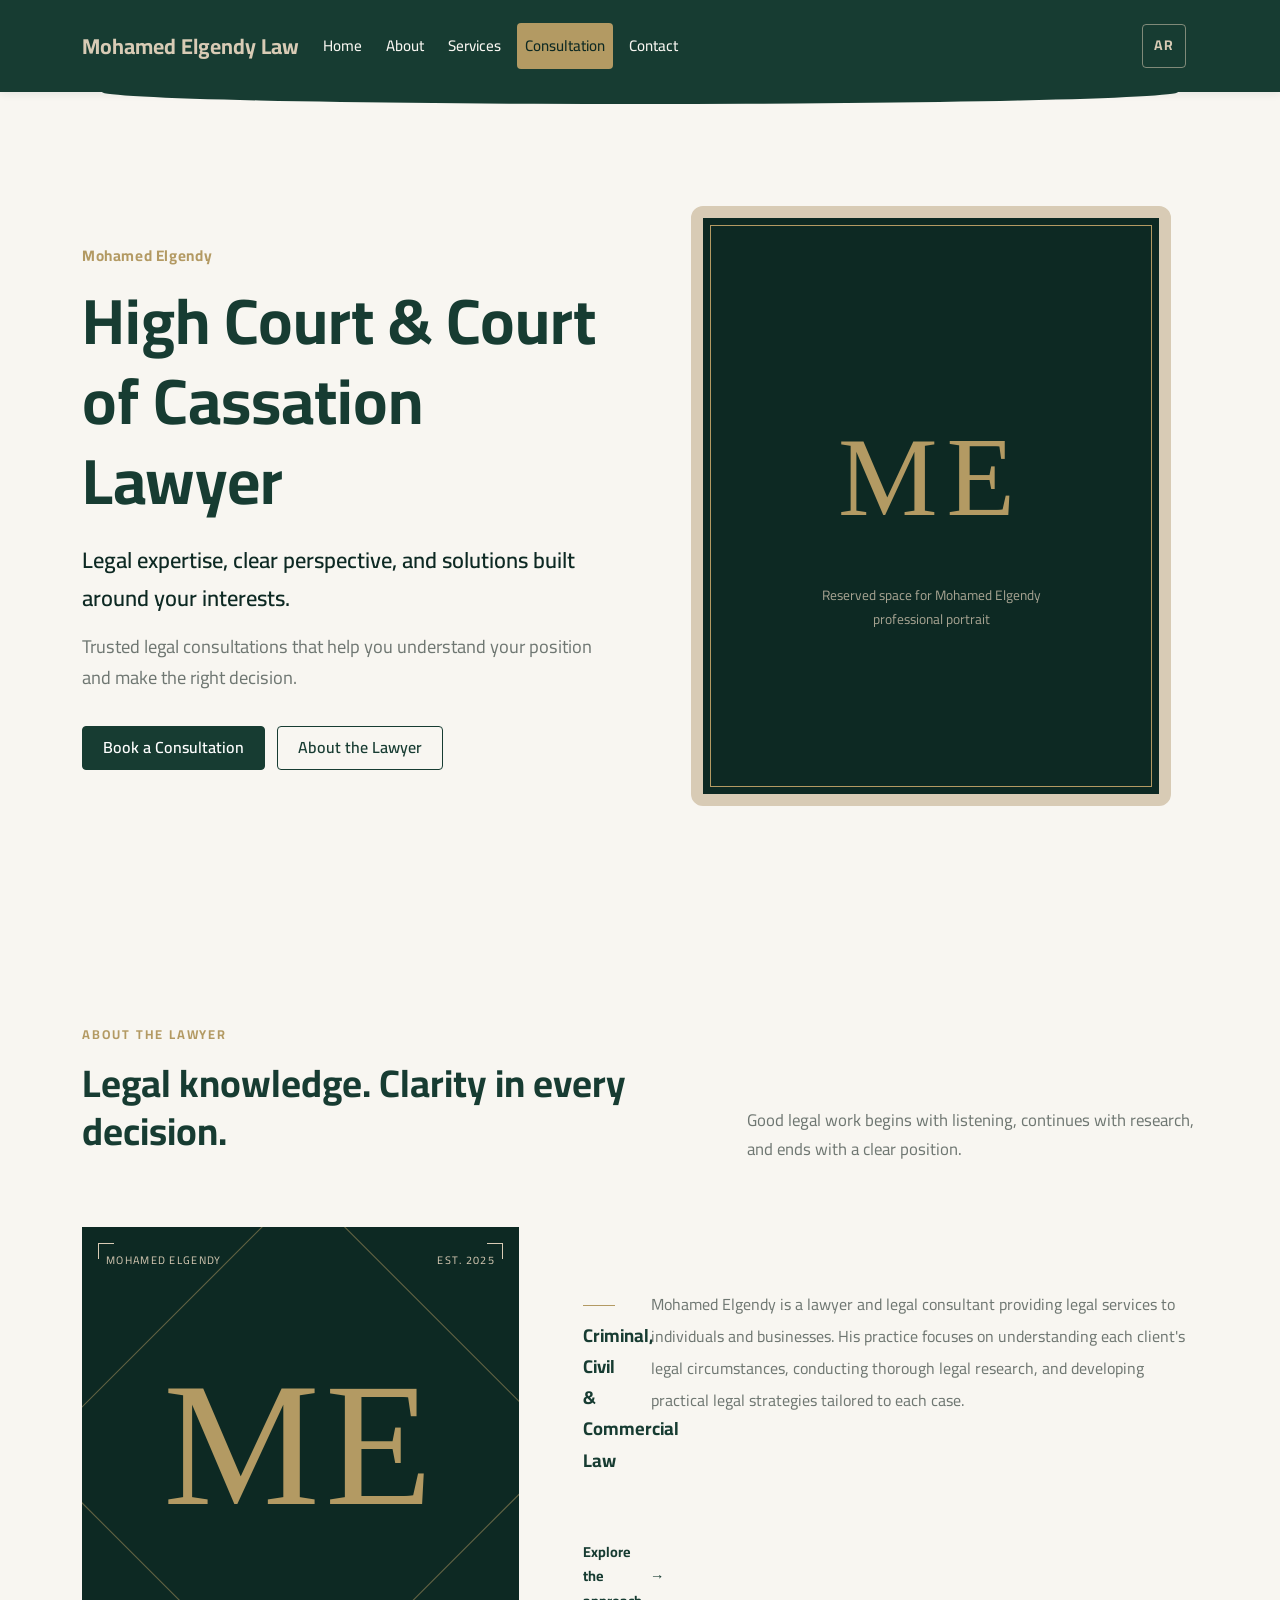
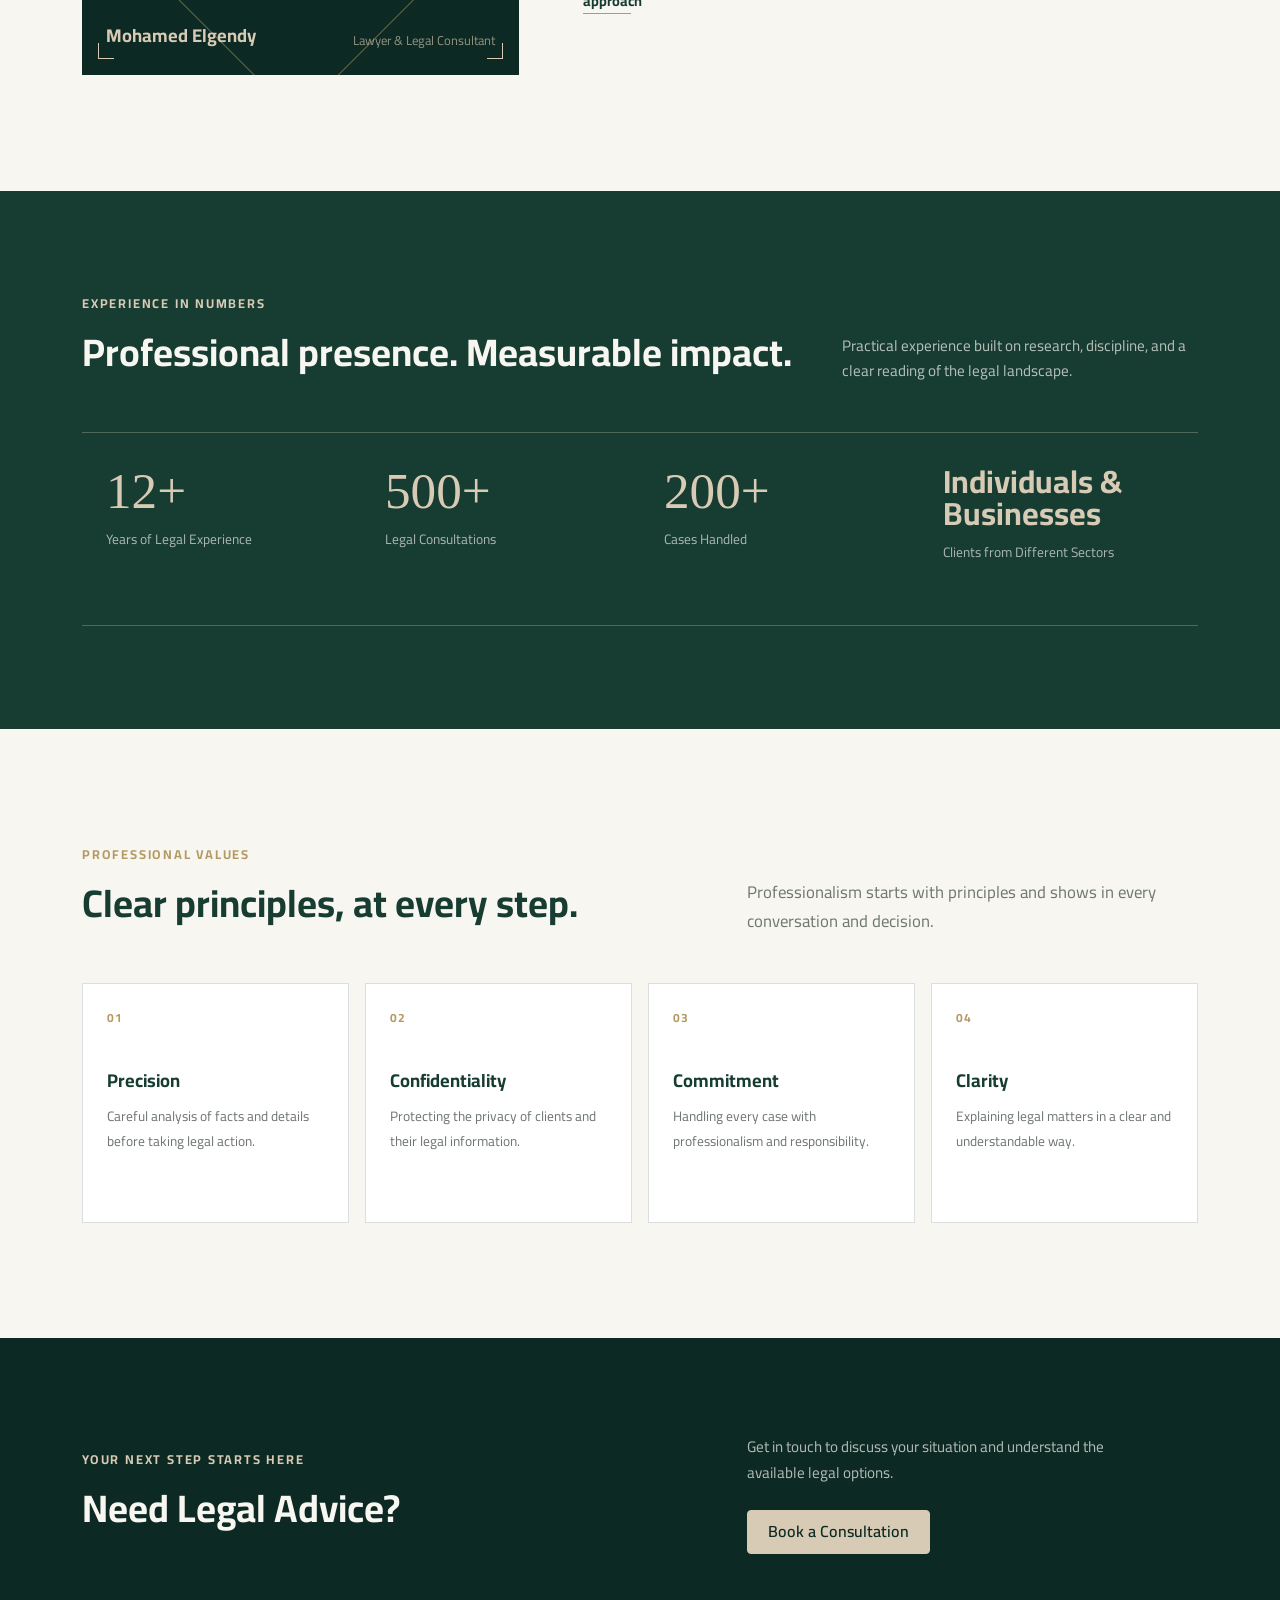
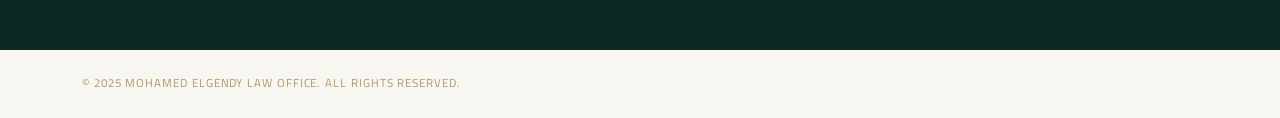
==== commit 1d390ef1: "feat: add consultation CTA" ====
--- a/En/index.html
+++ b/En/index.html
@@ -49,11 +49,33 @@
     <section class="about-section" id="about" aria-labelledby="about-title">
       <div class="container">
         <div class="about-section__header row align-items-end g-4">
-          <div class="col-lg-7"><p class="section-eyebrow" >About the Lawyer</p><h2 id="about-title" >Legal knowledge. Clarity in every decision.</h2></div>
-          <div class="col-lg-5"><p class="section-intro" >Good legal work begins with listening, continues with research, and ends with a clear position.</p></div>
+          <div class="col-lg-7">
+            <p class="section-eyebrow" >About the Lawyer</p>
+            <h2 id="about-title" >Legal knowledge. Clarity in every decision.</h2>
+          </div>
+          <div class="col-lg-5"><p class="section-intro" >Good legal work begins with listening, continues with research, and ends with a clear position.</p>
+          </div>
         </div>
         <div class="profile-layout row g-4 g-lg-5 align-items-stretch">
-          <div class="col-lg-5"><div class="profile-visual"><div class="profile-visual__top"><span>MOHAMED ELGENDY</span><span>EST. 2025</span></div><div class="profile-monogram">ME</div><div class="profile-visual__bottom"><strong >Mohamed Elgendy</strong><span >Lawyer &amp; Legal Consultant</span></div><span class="profile-corner profile-corner--one"></span><span class="profile-corner profile-corner--two"></span><span class="profile-corner profile-corner--three"></span><span class="profile-corner profile-corner--four"></span></div></div>
+          <div class="col-lg-5">
+            <div class="profile-visual">
+              <div class="profile-visual__top">
+                <span>MOHAMED ELGENDY</span>
+                <span>EST. 2025</span>
+              </div>
+              <div class="profile-monogram">ME</div>
+              <div class="profile-visual__bottom"><strong >Mohamed Elgendy</strong>
+                <span >Lawyer &amp; Legal Consultant</span>
+              </div>
+                <span class="profile-corner profile-corner--one">
+
+                </span><span class="profile-corner profile-corner--two">
+
+                </span><span class="profile-corner profile-corner--three">
+
+                </span><span class="profile-corner profile-corner--four"></span>
+              </div>
+            </div>
           <div class="col-lg-7"><div class="profile-copy"><p class="profile-copy__role" >Criminal, Civil &amp; Commercial Law</p><p >Mohamed Elgendy is a lawyer and legal consultant providing legal services to individuals and businesses. His practice focuses on understanding each client's legal circumstances, conducting thorough legal research, and developing practical legal strategies tailored to each case.</p><a class="text-link" href="#consultation"><span >Explore the approach</span><span aria-hidden="true">→</span></a></div></div>
         </div>
       </div>
@@ -61,70 +83,76 @@
 
     <section class="highlights-section" aria-labelledby="highlights-title"><div class="container"><div class="row align-items-end g-4 mb-4 mb-lg-5"><div class="col-lg-8"><p class="section-eyebrow section-eyebrow--light" >Experience in numbers</p><h2 id="highlights-title" class="section-title--light" >Professional presence. Measurable impact.</h2></div><div class="col-lg-4"><p class="section-note--light" >Practical experience built on research, discipline, and a clear reading of the legal landscape.</p></div></div><div class="highlights-grid row g-0"><div class="col-md-3"><div class="highlight-card"><strong>12+</strong><span >Years of Legal Experience</span></div></div><div class="col-md-3"><div class="highlight-card"><strong>500+</strong><span >Legal Consultations</span></div></div><div class="col-md-3"><div class="highlight-card"><strong>200+</strong><span >Cases Handled</span></div></div><div class="col-md-3"><div class="highlight-card"><strong class="highlight-card__text" >Individuals &amp; Businesses</strong><span >Clients from Different Sectors</span></div></div></div></div></section>
 
-    <section class="values-section" aria-labelledby="values-title"><div class="container"><div class="row align-items-end g-4 mb-4 mb-lg-5"><div class="col-lg-7"><p class="section-eyebrow" >Professional Values</p><h2 id="values-title" >Clear principles, at every step.</h2></div><div class="col-lg-5"><p class="section-intro" >Professionalism starts with principles and shows in every conversation and decision.</p></div></div><div class="values-grid row g-3"><div class="col-md-6 col-lg-3"><article class="value-card"><span>01</span><h3 >Precision</h3><p >Careful analysis of facts and details before taking legal action.</p></article></div><div class="col-md-6 col-lg-3"><article class="value-card"><span>02</span><h3 >Confidentiality</h3><p >Protecting the privacy of clients and their legal information.</p></article></div><div class="col-md-6 col-lg-3"><article class="value-card"><span>03</span><h3 >Commitment</h3><p >Handling every case with professionalism and responsibility.</p></article></div><div class="col-md-6 col-lg-3"><article class="value-card"><span>04</span><h3 >Clarity</h3><p >Explaining legal matters in a clear and understandable way.</p></article></div></div></div></section>
-
-    <section class="about-cta" id="consultation"><div class="container"><div class="row align-items-center g-4"><div class="col-lg-7"><p class="section-eyebrow section-eyebrow--light" >Your next step starts here</p><h2 class="section-title--light" >Need legal advice?</h2></div><div class="col-lg-5"><p class="section-note--light" >Contact us to discuss your case and explore the available legal options.</p><a class="btn-brand-secondary" href="#contact" >Book a Consultation</a></div></div></div></section>
-    <!-- TASK 05 — ABOUT / PROFILE END -->
-<!-- TASK 07 — WHY CHOOSE US START -->
-<section class="why-choose-section" id="why-choose-us" aria-labelledby="why-choose-title">
-  <div class="container">
-    <div class="row align-items-start g-4 g-lg-5">
-      <div class="col-lg-5">
-        <div class="why-choose-section__intro">
-          <p class="section-eyebrow">The value you receive</p>
-
-          <h2 id="why-choose-title">
-            Why Choose Mohamed Elgendy?
-          </h2>
-
-          <p class="section-intro">
-            Clear legal guidance begins with understanding your position, studying the details, and reaching a considered next step.
-          </p>
+    <section class="values-section" aria-labelledby="values-title">
+      <div class="container">
+        <div class="row align-items-end g-4 mb-4 mb-lg-5">
+          <div class="col-lg-7">
+            <p class="section-eyebrow" >Professional Values</p>
+            <h2 id="values-title" >Clear principles, at every step.</h2>
+          </div><div class="col-lg-5">
+            <p class="section-intro" >Professionalism starts with principles and shows in every conversation and decision.</p>
+          </div>
+        </div>
+        <div class="values-grid row g-3">
+          <div class="col-md-6 col-lg-3">
+            <article class="value-card">
+              <span>01</span>
+              <h3 >Precision</h3>
+              <p >Careful analysis of facts and details before taking legal action.</p>
+            </article>
+          </div>
+          <div class="col-md-6 col-lg-3">
+            <article class="value-card">
+              <span>02</span>
+              <h3 >Confidentiality</h3>
+              <p >Protecting the privacy of clients and their legal information.</p>
+            </article>
+          </div>
+          <div class="col-md-6 col-lg-3">
+            <article class="value-card">
+              <span>03</span>
+              <h3 >Commitment</h3>
+              <p >Handling every case with professionalism and responsibility.</p>
+            </article>
+          </div>
+          <div class="col-md-6 col-lg-3">
+            <article class="value-card">
+              <span>04</span>
+              <h3 >Clarity</h3>
+              <p >Explaining legal matters in a clear and understandable way.</p>
+            </article>
+          </div>
         </div>
       </div>
+    </section>
+<!-- TASK 08 -->
+   <section class="about-cta" id="consultation">
+  <div class="container">
+    <div class="row align-items-center g-4">
+      <div class="col-lg-7">
+        <p class="section-eyebrow section-eyebrow--light">
+          Your next step starts here
+        </p>
 
-      <div class="col-lg-7">
-        <div class="why-choose-points">
-          <article class="why-choose-point">
-            <div class="why-choose-point__number" aria-hidden="true">01</div>
+        <h2 class="section-title--light">
+          Need Legal Advice?
+        </h2>
+      </div>
 
-            <div>
-              <h3>A Clearer Understanding</h3>
-              <p>
-                Reviewing the details and facts of your matter to develop a clearer legal perspective.
-              </p>
-            </div>
-          </article>
+      <div class="col-lg-5">
+        <p class="section-note--light">
+          Get in touch to discuss your situation and understand the available legal options.
+        </p>
 
-          <article class="why-choose-point">
-            <div class="why-choose-point__number" aria-hidden="true">02</div>
-
-            <div>
-              <h3>Understandable Legal Options</h3>
-              <p>
-                Explaining the available options clearly so you can understand the appropriate next step.
-              </p>
-            </div>
-          </article>
-
-          <article class="why-choose-point">
-            <div class="why-choose-point__number" aria-hidden="true">03</div>
-
-            <div>
-              <h3>Attention to Each Matter</h3>
-              <p>
-                Approaching each case according to its nature, supported by legal research and careful analysis.
-              </p>
-            </div>
-          </article>
-        </div>
+        <a class="btn-brand-secondary" href="#contact">
+          Book a Consultation
+        </a>
       </div>
     </div>
   </div>
 </section>
-<!-- TASK 07 — WHY CHOOSE US END -->
 
-
+    <!-- TASK 05 — ABOUT / PROFILE END -->
   </main>
 
   <footer class="site-footer" id="contact"><div class="container d-flex flex-wrap justify-content-between align-items-center gap-3"><span >© 2025 Mohamed Elgendy Law Office. All rights reserved.</span></div></footer>
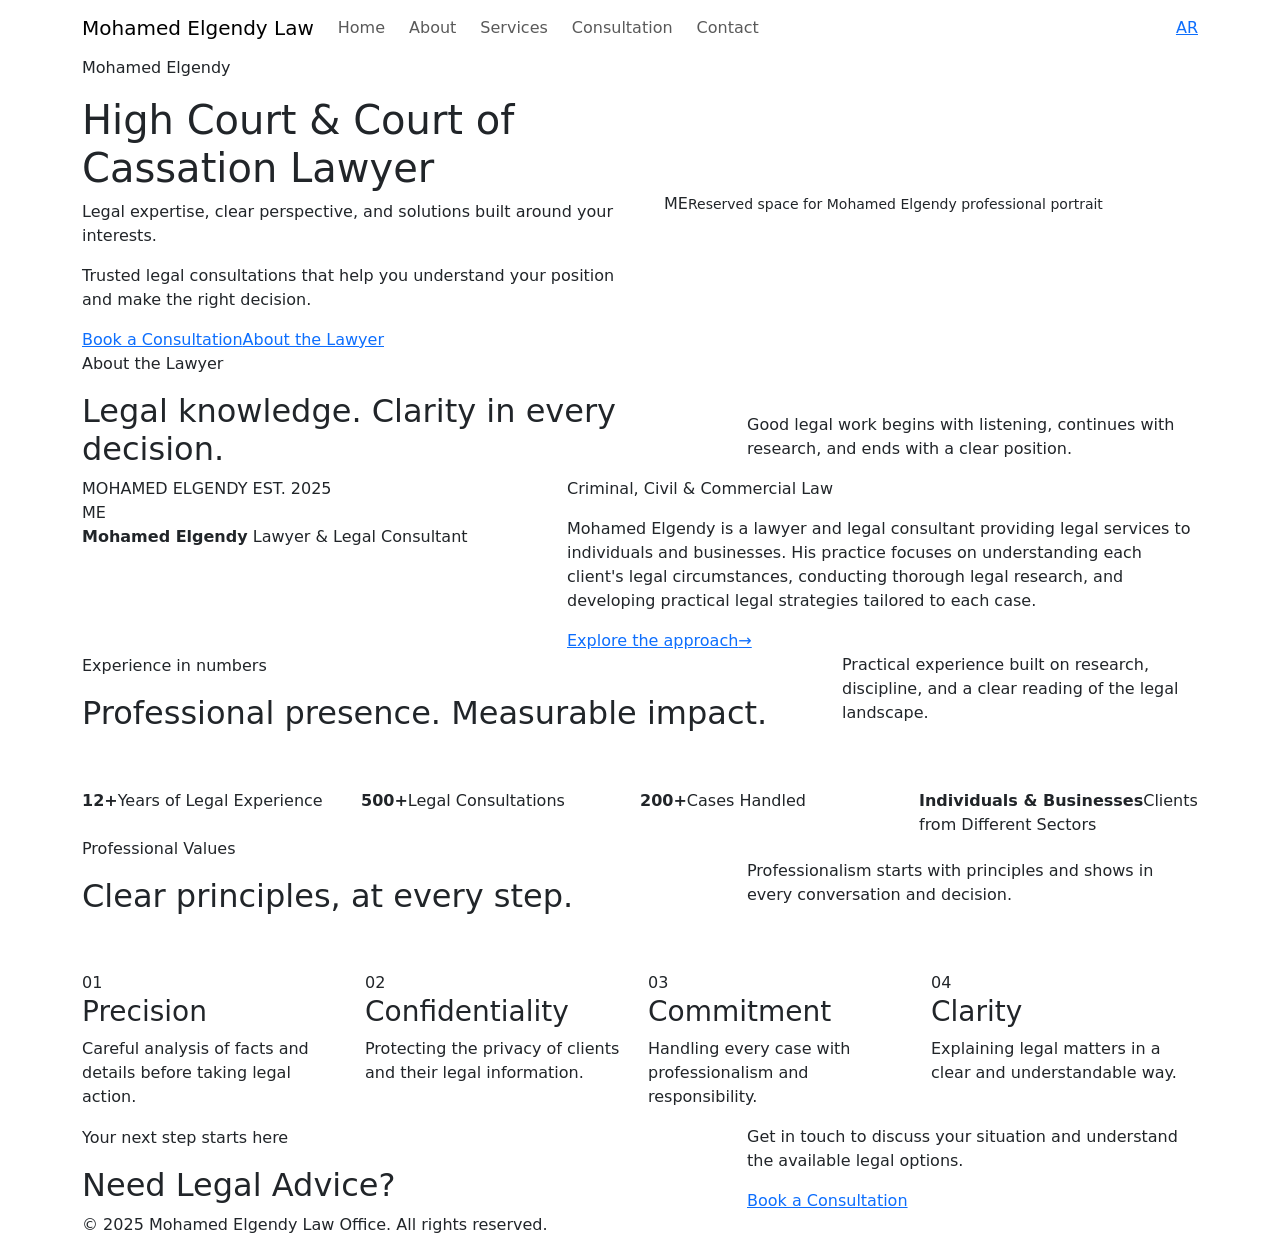
==== commit 2189d743: "done task-9" ====
--- a/En/index.html
+++ b/En/index.html
@@ -22,7 +22,7 @@
             <li class="nav-item"><a class="nav-link" href="#top" >Home</a></li>
             <li class="nav-item"><a class="nav-link" href="#about" >About</a></li>
             <li class="nav-item"><a class="nav-link" href="#services" >Services</a></li>
-            <li class="nav-item"><a class="nav-link nav-link-consultation" href="#consultation" >Consultation</a></li>
+            <li class="nav-item"><a class="nav-link nav-link-consultation" href="#consultation.html" >Consultation</a></li>
             <li class="nav-item"><a class="nav-link" href="#contact" >Contact</a></li>
           </ul>
           <a class="site-language-switch" href="../ar/index.html" lang="ar" dir="rtl">AR</a>
@@ -39,7 +39,7 @@
           <h1 class="hero__title" id="hero-title" >High Court &amp; Court of Cassation Lawyer</h1>
           <p class="hero__lead" >Legal expertise, clear perspective, and solutions built around your interests.</p>
           <p class="hero__description" >Trusted legal consultations that help you understand your position and make the right decision.</p>
-          <div class="hero__actions"><a class="btn-brand-primary" href="#consultation" >Book a Consultation</a><a class="btn-brand-outline" href="#about" >About the Lawyer</a></div>
+          <div class="hero__actions"><a class="btn-brand-primary" href="#consultation.html" >Book a Consultation</a><a class="btn-brand-outline" href="#about" >About the Lawyer</a></div>
         </div></div>
         <div class="col-lg-6"><div class="hero__media"><div class="hero__image-placeholder"><span>ME</span><small >Reserved space for Mohamed Elgendy professional portrait</small></div></div></div>
       </div></div>
@@ -76,7 +76,7 @@
                 </span><span class="profile-corner profile-corner--four"></span>
               </div>
             </div>
-          <div class="col-lg-7"><div class="profile-copy"><p class="profile-copy__role" >Criminal, Civil &amp; Commercial Law</p><p >Mohamed Elgendy is a lawyer and legal consultant providing legal services to individuals and businesses. His practice focuses on understanding each client's legal circumstances, conducting thorough legal research, and developing practical legal strategies tailored to each case.</p><a class="text-link" href="#consultation"><span >Explore the approach</span><span aria-hidden="true">→</span></a></div></div>
+          <div class="col-lg-7"><div class="profile-copy"><p class="profile-copy__role" >Criminal, Civil &amp; Commercial Law</p><p >Mohamed Elgendy is a lawyer and legal consultant providing legal services to individuals and businesses. His practice focuses on understanding each client's legal circumstances, conducting thorough legal research, and developing practical legal strategies tailored to each case.</p><a class="text-link" href="#consultation.html"><span >Explore the approach</span><span aria-hidden="true">→</span></a></div></div>
         </div>
       </div>
     </section>
--- a/assets/css/style.css
+++ b/assets/css/style.css
@@ -1,708 +1,207 @@
-:root {
-  --color-primary: #173c32;
-  --color-secondary: #0d2923;
-  --color-accent: #b39a63;
-  --color-text: #173c32;
-  --color-muted: #6f7772;
-  --color-background: #f8f6f1;
-  --color-surface: #d8cbb5;
-  --color-border: rgba(23, 60, 50, 0.16);
-  --radius-sm: 0.25rem;
-  --radius-md: 0.5rem;
-  --radius-lg: 0.75rem;
-  --shadow-sm: 0 0.125rem 0.5rem rgba(13, 41, 35, 0.08);
-  --container-max-width: 1200px;
-  --font-arabic: "Noto Kufi Arabic", Tahoma, Arial, sans-serif;
-  --font-english: "Cairo", "Segoe UI", Arial, sans-serif;
-}
-* {
-  box-sizing: border-box;
-}
-html {
-  scroll-behavior: smooth;
-}
-body {
-  margin: 0;
-  min-width: 320px;
-  color: var(--color-text);
-  background: var(--color-background);
+/* =========================================================
+   TASK 09 — CONSULTATION PAGE & FORM
+   ========================================================= */
+
+.consultation-section {
+  padding-block: clamp(4rem, 8vw, 7rem);
+  background-color: var(--color-background);
+}
+
+.consultation-intro {
+  max-width: 34rem;
+}
+
+.consultation-intro h1 {
+  margin-block-end: 1.25rem;
+  color: var(--color-primary);
+  font-size: clamp(2rem, 4vw, 3.25rem);
+}
+
+.consultation-intro__description {
+  max-width: 32rem;
+  margin-block-end: 2rem;
+  color: var(--color-muted);
+  font-size: clamp(1rem, 1.5vw, 1.15rem);
+  line-height: 1.9;
+}
+
+.consultation-notes {
+  display: grid;
+  gap: 0;
+  max-width: 32rem;
+  border-block-start: 1px solid var(--color-border);
+}
+
+.consultation-note {
+  display: grid;
+  grid-template-columns: 2.75rem 1fr;
+  gap: 1rem;
+  align-items: start;
+  padding-block: 1rem;
+  border-block-end: 1px solid var(--color-border);
+}
+
+.consultation-note__mark {
+  color: var(--color-accent);
   font-family: var(--font-english);
-  line-height: 1.7;
-  text-rendering: optimizeLegibility;
-}
-html[lang="ar"] body {
-  font-family: var(--font-arabic);
-}
-img {
-  display: block;
-  max-width: 100%;
-  height: auto;
-}
-h1,
-h2,
-h3,
-p {
-  margin-top: 0;
-}
-h1,
-h2,
-h3 {
-  color: var(--color-primary);
-  line-height: 1.25;
-  font-weight: 700;
-}
-h1 {
-  font-size: clamp(2rem, 4vw, 3.25rem);
-}
-h2 {
-  font-size: clamp(1.65rem, 3vw, 2.75rem);
-}
-h3 {
-  font-size: clamp(1.15rem, 2vw, 1.5rem);
-}
-a {
-  color: var(--color-primary);
-  text-decoration: none;
-  transition:
-    color 180ms ease,
-    background-color 180ms ease,
-    border-color 180ms ease,
-    transform 180ms ease;
-}
-a:hover {
-  color: var(--color-accent);
-}
-:focus-visible {
-  outline: 3px solid var(--color-accent);
-  outline-offset: 3px;
-}
-.site-header {
-  position: relative;
-  z-index: 10;
-  padding-bottom: 0.75rem;
-  background: var(--color-background);
-}
-.site-navbar {
-  position: relative;
-  isolation: isolate;
-  min-height: clamp(4.25rem, 8vw, 5.75rem);
-  padding-block: 0.75rem;
-  background: var(--color-primary);
-  box-shadow: var(--shadow-sm);
-}
-.site-navbar:after {
-  position: absolute;
-  z-index: -1;
-  inset-inline: 8%;
-  bottom: -0.75rem;
-  height: 1.5rem;
-  content: "";
-  background: var(--color-primary);
-  border-radius: 0 0 50% 50%;
-}
-.site-brand {
-  color: var(--color-surface);
-  font-size: clamp(1rem, 2vw, 1.35rem);
-  font-weight: 700;
-}
-.site-brand:hover {
-  color: #fff;
-}
-.site-navbar .nav-link {
-  padding-block: 0.625rem;
-  padding-inline: 0.75rem;
-  color: var(--color-background);
-  border-radius: var(--radius-sm);
-  font-size: 0.95rem;
-  font-weight: 500;
-}
-.site-navbar .nav-link:hover,
-.site-navbar .nav-link:focus-visible {
-  color: var(--color-surface);
-  background: rgba(216, 203, 181, 0.12);
-}
-.site-navbar .nav-link-consultation {
-  color: var(--color-secondary);
-  background: var(--color-accent);
-}
-.site-navbar .nav-link-consultation:hover {
-  color: var(--color-secondary);
-  background: var(--color-surface);
-}
-.site-language-switch {
-  display: inline-flex;
-  align-items: center;
-  justify-content: center;
-  min-width: 2.75rem;
-  min-height: 2.75rem;
-  margin-inline-start: 0.75rem;
-  padding-inline: 0.625rem;
-  color: var(--color-surface);
-  background: transparent;
-  border: 1px solid rgba(216, 203, 181, 0.55);
-  border-radius: var(--radius-sm);
-  font-size: 0.875rem;
-  font-weight: 700;
-  letter-spacing: 0.04em;
-}
-.site-language-switch:hover {
-  color: var(--color-secondary);
-  background: var(--color-surface);
-  border-color: var(--color-surface);
-}
-.site-navbar .navbar-toggler {
-  padding: 0.5rem;
-  border-color: rgba(216, 203, 181, 0.6);
-}
-.site-navbar .navbar-toggler-icon {
-  filter: brightness(0) saturate(100%) invert(89%) sepia(9%) saturate(455%)
-    hue-rotate(357deg) brightness(90%) contrast(87%);
-}
-.hero {
-  display: flex;
-  align-items: center;
-  min-height: clamp(34rem, 72vh, 48rem);
-  padding-block: clamp(4rem, 8vw, 7rem);
-  overflow: hidden;
-  background: var(--color-background);
-}
-.hero__content {
-  max-width: 40rem;
-}
-.hero__eyebrow {
-  margin-bottom: 0.75rem;
-  color: var(--color-accent);
-  font-size: 0.95rem;
-  font-weight: 700;
-  letter-spacing: 0.04em;
-}
-.hero__title {
-  margin-bottom: 1.25rem;
-  font-size: clamp(2.1rem, 5vw, 4.25rem);
-}
-.hero__lead {
-  margin-bottom: 0.875rem;
-  color: var(--color-secondary);
-  font-size: clamp(1.1rem, 2vw, 1.4rem);
-  font-weight: 600;
-}
-.hero__description {
-  max-width: 36rem;
-  margin-bottom: 2rem;
-  color: var(--color-muted);
-  font-size: clamp(1rem, 1.5vw, 1.15rem);
-}
-.hero__actions {
-  display: flex;
-  flex-wrap: wrap;
-  gap: 0.75rem;
-}
-.btn-brand-primary,
-.btn-brand-secondary,
-.btn-brand-outline {
-  display: inline-flex;
-  align-items: center;
-  justify-content: center;
-  min-height: 2.75rem;
-  padding-block: 0.625rem;
-  padding-inline: 1.25rem;
-  border: 1px solid transparent;
-  border-radius: var(--radius-sm);
-  font-weight: 600;
-  line-height: 1.2;
-}
-.btn-brand-primary {
-  color: #fff;
-  background: var(--color-primary);
-  border-color: var(--color-primary);
-}
-.btn-brand-primary:hover {
-  color: #fff;
-  background: var(--color-secondary);
-  transform: translateY(-1px);
-}
-.btn-brand-outline {
-  color: var(--color-primary);
-  background: transparent;
-  border-color: var(--color-primary);
-}
-.btn-brand-outline:hover {
-  color: #fff;
-  background: var(--color-primary);
-}
-.btn-brand-secondary {
-  color: var(--color-secondary);
-  background: var(--color-surface);
-  border-color: var(--color-surface);
-}
-.btn-brand-secondary:hover {
-  color: var(--color-secondary);
-  background: var(--color-accent);
-  border-color: var(--color-accent);
-  transform: translateY(-1px);
-}
-.hero__media {
-  display: flex;
-  justify-content: center;
-}
-.hero__image-placeholder {
-  position: relative;
-  display: flex;
-  flex-direction: column;
-  align-items: center;
-  justify-content: center;
-  width: min(100%, 30rem);
-  aspect-ratio: 4/5;
-  padding: 2rem;
-  color: var(--color-surface);
-  background: var(--color-secondary);
-  border: 0.75rem solid var(--color-surface);
-  border-radius: var(--radius-lg);
-  outline: 1px solid var(--color-accent);
-  outline-offset: -1.25rem;
-}
-.hero__image-placeholder span {
-  font-family: Georgia, serif;
-  color: var(--color-accent);
-  font-size: clamp(4rem, 9vw, 7rem);
-  font-weight: 400;
-  letter-spacing: 0.08em;
-}
-.hero__image-placeholder small {
-  max-width: 15rem;
-  margin-top: 0.75rem;
-  color: rgba(216, 203, 181, 0.75);
-  font-size: 0.85rem;
-  text-align: center;
-}
-.about-section,
-.values-section {
-  padding-block: clamp(4.5rem, 9vw, 8rem);
-  background: var(--color-background);
-}
-.about-section__header {
-  margin-bottom: clamp(2.5rem, 5vw, 4.5rem);
-}
-.section-eyebrow {
-  margin-bottom: 0.85rem;
-  color: var(--color-accent);
   font-size: 0.8rem;
   font-weight: 700;
-  letter-spacing: 0.14em;
-  text-transform: uppercase;
-}
-.section-eyebrow--light {
-  color: var(--color-surface);
-}
-.section-intro {
-  max-width: 28rem;
-  margin-bottom: 0;
-  color: var(--color-muted);
-  font-size: 1.05rem;
-}
-.profile-layout {
-  position: relative;
-}
-.profile-visual {
-  position: relative;
-  display: flex;
-  flex-direction: column;
-  justify-content: space-between;
-  min-height: 28rem;
-  padding: 1.5rem;
-  background: var(--color-secondary);
-  color: var(--color-surface);
-  overflow: hidden;
-}
-.profile-visual:before {
-  position: absolute;
-  inset: 12%;
-  content: "";
-  border: 1px solid rgba(179, 154, 99, 0.5);
-  transform: rotate(45deg) scale(1.12);
-}
-.profile-visual__top,
-.profile-visual__bottom {
-  position: relative;
-  z-index: 1;
-  display: flex;
-  justify-content: space-between;
-  gap: 1rem;
-  font-size: 0.68rem;
-  letter-spacing: 0.12em;
-}
-.profile-visual__bottom {
-  align-items: end;
-  font-size: 0.8rem;
-  letter-spacing: 0;
-}
-.profile-visual__bottom div {
-  display: flex;
-  flex-direction: column;
-}
-.profile-visual__bottom strong {
-  color: var(--color-surface);
-  font-size: 1.15rem;
-}
-.profile-visual__bottom span {
-  margin-top: 0.25rem;
-  color: rgba(216, 203, 181, 0.65);
-}
-.profile-monogram {
-  position: relative;
-  z-index: 1;
-  align-self: center;
-  color: var(--color-accent);
-  font-family: Georgia, serif;
-  font-size: clamp(6rem, 14vw, 11rem);
-  font-weight: 400;
-  line-height: 1;
-  letter-spacing: 0.03em;
-}
-.profile-corner {
-  position: absolute;
-  width: 1rem;
-  height: 1rem;
-  border-color: var(--color-accent);
-}
-.profile-corner--one {
-  top: 1rem;
-  left: 1rem;
-  border-top: 1px solid;
-  border-left: 1px solid;
-}
-.profile-corner--two {
-  top: 1rem;
-  right: 1rem;
-  border-top: 1px solid;
-  border-right: 1px solid;
-}
-.profile-corner--three {
-  bottom: 1rem;
-  left: 1rem;
-  border-bottom: 1px solid;
-  border-left: 1px solid;
-}
-.profile-corner--four {
-  right: 1rem;
-  bottom: 1rem;
-  border-right: 1px solid;
-  border-bottom: 1px solid;
-}
-.profile-copy {
-  display: grid;
-  grid-template-columns: 3rem 1fr;
-  gap: 1.25rem;
-  align-content: center;
-  height: 100%;
-  padding: 1rem 0 1rem 1rem;
-}
-.profile-copy__role {
-  margin-bottom: 1.5rem;
-  color: var(--color-primary);
-  font-size: 1.15rem;
-  font-weight: 700;
-}
-.profile-copy p:not(.profile-copy__role) {
-  max-width: 42rem;
-  color: var(--color-muted);
-  font-size: 1rem;
-  line-height: 2;
-}
-.profile-copy:dir(rtl) {
-  padding-right: 1rem;
-  padding-left: 0;
-}
-.profile-copy__role:before {
+  letter-spacing: 0.08em;
+}
+
+.consultation-note p {
+  margin-block-end: 0;
+  color: var(--color-muted);
+  font-size: 0.92rem;
+  line-height: 1.8;
+}
+
+.consultation-form-wrapper {
+  padding: clamp(1.25rem, 3vw, 2.5rem);
+  background-color: #ffffff;
+  border: 1px solid var(--color-border);
+  border-block-start: 3px solid var(--color-accent);
+  border-radius: var(--radius-md);
+  box-shadow: var(--shadow-sm);
+}
+
+.consultation-form .form-label {
   display: inline-block;
-  width: 2rem;
-  height: 1px;
-  margin-inline-end: 0.75rem;
-  vertical-align: middle;
-  content: "";
-  background: var(--color-accent);
-}
-.text-link {
-  display: inline-flex;
-  align-items: center;
-  gap: 0.5rem;
-  margin-top: 1.25rem;
+  margin-block-end: 0.5rem;
   color: var(--color-primary);
   font-size: 0.9rem;
-  font-weight: 700;
-  border-bottom: 1px solid var(--color-accent);
-}
-.text-link:hover {
-  gap: 0.8rem;
-}
-.highlights-section {
-  padding-block: clamp(4rem, 8vw, 6.5rem);
-  color: var(--color-background);
-  background: var(--color-primary);
-}
-.section-title--light {
-  color: var(--color-background);
-}
-.section-note--light {
-  max-width: 25rem;
-  margin: 0;
-  color: rgba(248, 246, 241, 0.7);
-  font-size: 0.95rem;
-}
-.highlights-grid {
-  border-top: 1px solid rgba(216, 203, 181, 0.3);
-  border-bottom: 1px solid rgba(216, 203, 181, 0.3);
-}
-.highlight-card {
-  min-height: 12rem;
-  padding: 2rem 1.5rem;
-  border-inline-end: 1px solid rgba(216, 203, 181, 0.3);
-}
-.highlight-card:last-child {
-  border-inline-end: 0;
-}
-.highlight-card strong {
+  font-weight: 600;
+}
+
+.consultation-form .form-control,
+.consultation-form .form-select {
+  min-height: 3rem;
+  color: var(--color-text);
+  background-color: var(--color-background);
+  border: 1px solid var(--color-border);
+  border-radius: var(--radius-sm);
+}
+
+.consultation-form textarea.form-control {
+  min-height: 9rem;
+  resize: vertical;
+}
+
+.consultation-form .form-control:focus,
+.consultation-form .form-select:focus {
+  color: var(--color-text);
+  background-color: #ffffff;
+  border-color: var(--color-accent);
+  box-shadow: 0 0 0 0.2rem rgba(179, 154, 99, 0.2);
+}
+
+.consultation-form .form-control::placeholder {
+  color: var(--color-muted);
+}
+
+.consultation-form .form-text {
+  margin-block-start: 0.5rem;
+  color: var(--color-muted);
+  font-size: 0.78rem;
+  line-height: 1.7;
+}
+
+.consultation-form .form-check {
+  padding-block-start: 0.25rem;
+}
+
+.consultation-form .form-check-input {
+  width: 1.1rem;
+  height: 1.1rem;
+  margin-block-start: 0.25rem;
+  border-color: var(--color-border);
+}
+
+.consultation-form .form-check-input:checked {
+  background-color: var(--color-primary);
+  border-color: var(--color-primary);
+}
+
+.consultation-form .form-check-input:focus {
+  border-color: var(--color-accent);
+  box-shadow: 0 0 0 0.2rem rgba(179, 154, 99, 0.2);
+}
+
+.consultation-form .form-check-label {
+  padding-inline-start: 0.35rem;
+  color: var(--color-muted);
+  font-size: 0.86rem;
+  line-height: 1.7;
+}
+
+.consultation-form .invalid-feedback {
+  min-height: 1.25rem;
+  color: #8a3028;
+  font-size: 0.78rem;
+}
+
+.consultation-form .form-control.is-invalid,
+.consultation-form .form-select.is-invalid,
+.consultation-form .form-check-input.is-invalid {
+  border-color: #8a3028;
+}
+
+.consultation-form .form-check-input.is-invalid ~ .form-check-label {
+  color: #8a3028;
+}
+
+.consultation-form__submit {
+  width: auto;
+  min-width: 12rem;
+  margin-block-start: 0.5rem;
+}
+
+.consultation-form__status {
+  display: none;
+  margin-block: 1rem 0;
+  padding: 0.875rem 1rem;
+  color: var(--color-primary);
+  background-color: rgba(216, 203, 181, 0.35);
+  border-inline-start: 3px solid var(--color-accent);
+  font-size: 0.88rem;
+  line-height: 1.7;
+}
+
+.consultation-form__status.is-visible {
   display: block;
-  margin-bottom: 0.75rem;
-  color: var(--color-surface);
-  font-family: Georgia, serif;
-  font-size: clamp(2.3rem, 4vw, 3.75rem);
-  font-weight: 400;
-  line-height: 1;
-}
-.highlight-card__text {
-  font-family: var(--font-english) !important;
-  font-size: clamp(1.5rem, 2.5vw, 2.1rem) !important;
-  font-weight: 700 !important;
-}
-.highlight-card span {
-  display: block;
-  max-width: 11rem;
-  color: rgba(248, 246, 241, 0.65);
-  font-size: 0.85rem;
-}
-.values-heading {
-  margin-bottom: 3rem;
-}
-.values-grid {
-  counter-reset: value;
-}
-.value-card {
-  position: relative;
-  min-height: 15rem;
-  padding: 1.5rem;
-  background: #fff;
-  border: 1px solid var(--color-border);
-  transition:
-    transform 180ms ease,
-    box-shadow 180ms ease;
-}
-.value-card:hover {
-  transform: translateY(-4px);
-  box-shadow: var(--shadow-sm);
-}
-.value-card > span {
-  display: block;
-  margin-bottom: 2.5rem;
-  color: var(--color-accent);
-  font-size: 0.75rem;
-  font-weight: 700;
-  letter-spacing: 0.12em;
-}
-.value-card h3 {
-  margin-bottom: 0.75rem;
-  font-size: 1.15rem;
-}
-.value-card p {
-  margin-bottom: 0;
-  color: var(--color-muted);
-  font-size: 0.85rem;
-  line-height: 1.9;
-}
-.about-cta {
-  padding-block: clamp(4rem, 8vw, 6rem);
-  color: var(--color-background);
-  background: var(--color-secondary);
-}
-.about-cta h2 {
-  max-width: 38rem;
-}
-.about-cta .btn-brand-secondary {
-  margin-top: 1.5rem;
-}
-.site-footer {
-  padding-block: 1.5rem;
-  color: var(--color-muted);
-  background: var(--color-background);
-  font-size: 0.72rem;
-}
-.site-footer span:last-child {
-  color: var(--color-accent);
-  letter-spacing: 0.08em;
-  text-transform: uppercase;
-}
+}
+
+.consultation-form__status.is-error {
+  color: #8a3028;
+  background-color: rgba(138, 48, 40, 0.08);
+  border-inline-start-color: #8a3028;
+}
+
 @media (max-width: 991.98px) {
-  .site-navbar .navbar-collapse {
-    margin-top: 0.75rem;
-    padding-block: 0.75rem;
-    border-top: 1px solid rgba(216, 203, 181, 0.18);
-  }
-  .site-language-switch {
-    margin-top: 0.75rem;
-    margin-inline-start: 0;
-  }
-  .hero {
-    min-height: auto;
-    padding-block: clamp(3.5rem, 10vw, 5rem);
-  }
-  .hero__content {
-    text-align: center;
-    max-width: none;
-  }
-  .hero__description {
-    margin-inline: auto;
-  }
-  .hero__actions {
-    justify-content: center;
-  }
-  .profile-copy {
-    height: auto;
-    padding-top: 1.5rem;
-  }
-  .highlight-card {
-    min-height: 10rem;
-  }
-  .highlight-card:nth-child(2) {
-    border-inline-end: 0;
-  }
-}
+  .consultation-intro {
+    max-width: 42rem;
+  }
+
+  .consultation-notes {
+    max-width: 42rem;
+  }
+}
+
 @media (max-width: 575.98px) {
-  .hero {
-    padding-block: 3rem 4rem;
-  }
-  .hero__actions {
-    flex-direction: column;
-    align-items: stretch;
-  }
-  .hero__actions a {
+  .consultation-section {
+    padding-block: 3.5rem 4rem;
+  }
+
+  .consultation-form-wrapper {
+    padding: 1.15rem;
+  }
+
+  .consultation-form__submit {
     width: 100%;
   }
-  .hero__image-placeholder {
-    width: min(100%, 22rem);
-    border-width: 0.5rem;
-    outline-offset: -0.875rem;
-  }
-  .profile-copy {
-    grid-template-columns: 1fr;
-    padding-inline: 0;
-  }
-  .profile-copy__role {
-    margin-top: 0;
-  }
-  .highlight-card {
-    border-inline-end: 0;
-    border-bottom: 1px solid rgba(216, 203, 181, 0.3);
-  }
-  .highlight-card:last-child {
-    border-bottom: 0;
-  }
-  .site-footer {
-    text-align: center;
-  }
-  .site-footer .container {
-    justify-content: center !important;
-  }
-}
-@media (prefers-reduced-motion: reduce) {
-  html {
-    scroll-behavior: auto;
-  }
-  *,
-  *:before,
-  *:after {
-    transition-duration: 0.01ms !important;
-  }
-}
-/* =========================================================
-   TASK 07 — WHY CHOOSE US / VALUE PROPOSITION
-   ========================================================= */
-
-.why-choose-section {
-  padding-block: clamp(4.5rem, 9vw, 8rem);
-  background: var(--color-secondary);
-}
-
-.why-choose-section__intro {
-  max-width: 32rem;
-}
-
-.why-choose-section h2 {
-  margin-bottom: 1.25rem;
-  color: var(--color-background);
-  font-size: clamp(1.75rem, 3.5vw, 2.8rem);
-}
-
-.why-choose-section .section-intro {
-  color: rgba(248, 246, 241, 0.76);
-  line-height: 1.9;
-}
-
-.why-choose-points {
-  border-top: 1px solid rgba(216, 203, 181, 0.28);
-}
-
-.why-choose-point {
-  display: grid;
-  grid-template-columns: 3rem 1fr;
-  gap: 1.25rem;
-  align-items: start;
-  padding-block: 1.5rem;
-  border-bottom: 1px solid rgba(216, 203, 181, 0.28);
-}
-
-.why-choose-point__number {
-  padding-top: 0.15rem;
-  color: var(--color-accent);
-  font-family: var(--font-english);
-  font-size: 0.85rem;
-  font-weight: 700;
-  letter-spacing: 0.08em;
-}
-
-.why-choose-point h3 {
-  margin-bottom: 0.5rem;
-  color: var(--color-background);
-  font-size: clamp(1.05rem, 1.8vw, 1.3rem);
-}
-
-.why-choose-point p {
-  max-width: 38rem;
-  margin-bottom: 0;
-  color: rgba(248, 246, 241, 0.7);
-  font-size: 0.95rem;
-  line-height: 1.85;
-}
-
-.why-choose-point:hover .why-choose-point__number {
-  color: var(--color-surface);
-}
-
-@media (max-width: 575.98px) {
-  .why-choose-section {
-    padding-block: 3.5rem 4rem;
-  }
-
-  .why-choose-point {
+
+  .consultation-note {
     grid-template-columns: 2.25rem 1fr;
-    gap: 0.875rem;
-    padding-block: 1.25rem;
-  }
-
-  .why-choose-point__number {
-    font-size: 0.78rem;
-  }
-
-  .why-choose-point p {
-    font-size: 0.9rem;
-  }
-}
+    gap: 0.75rem;
+  }
+}
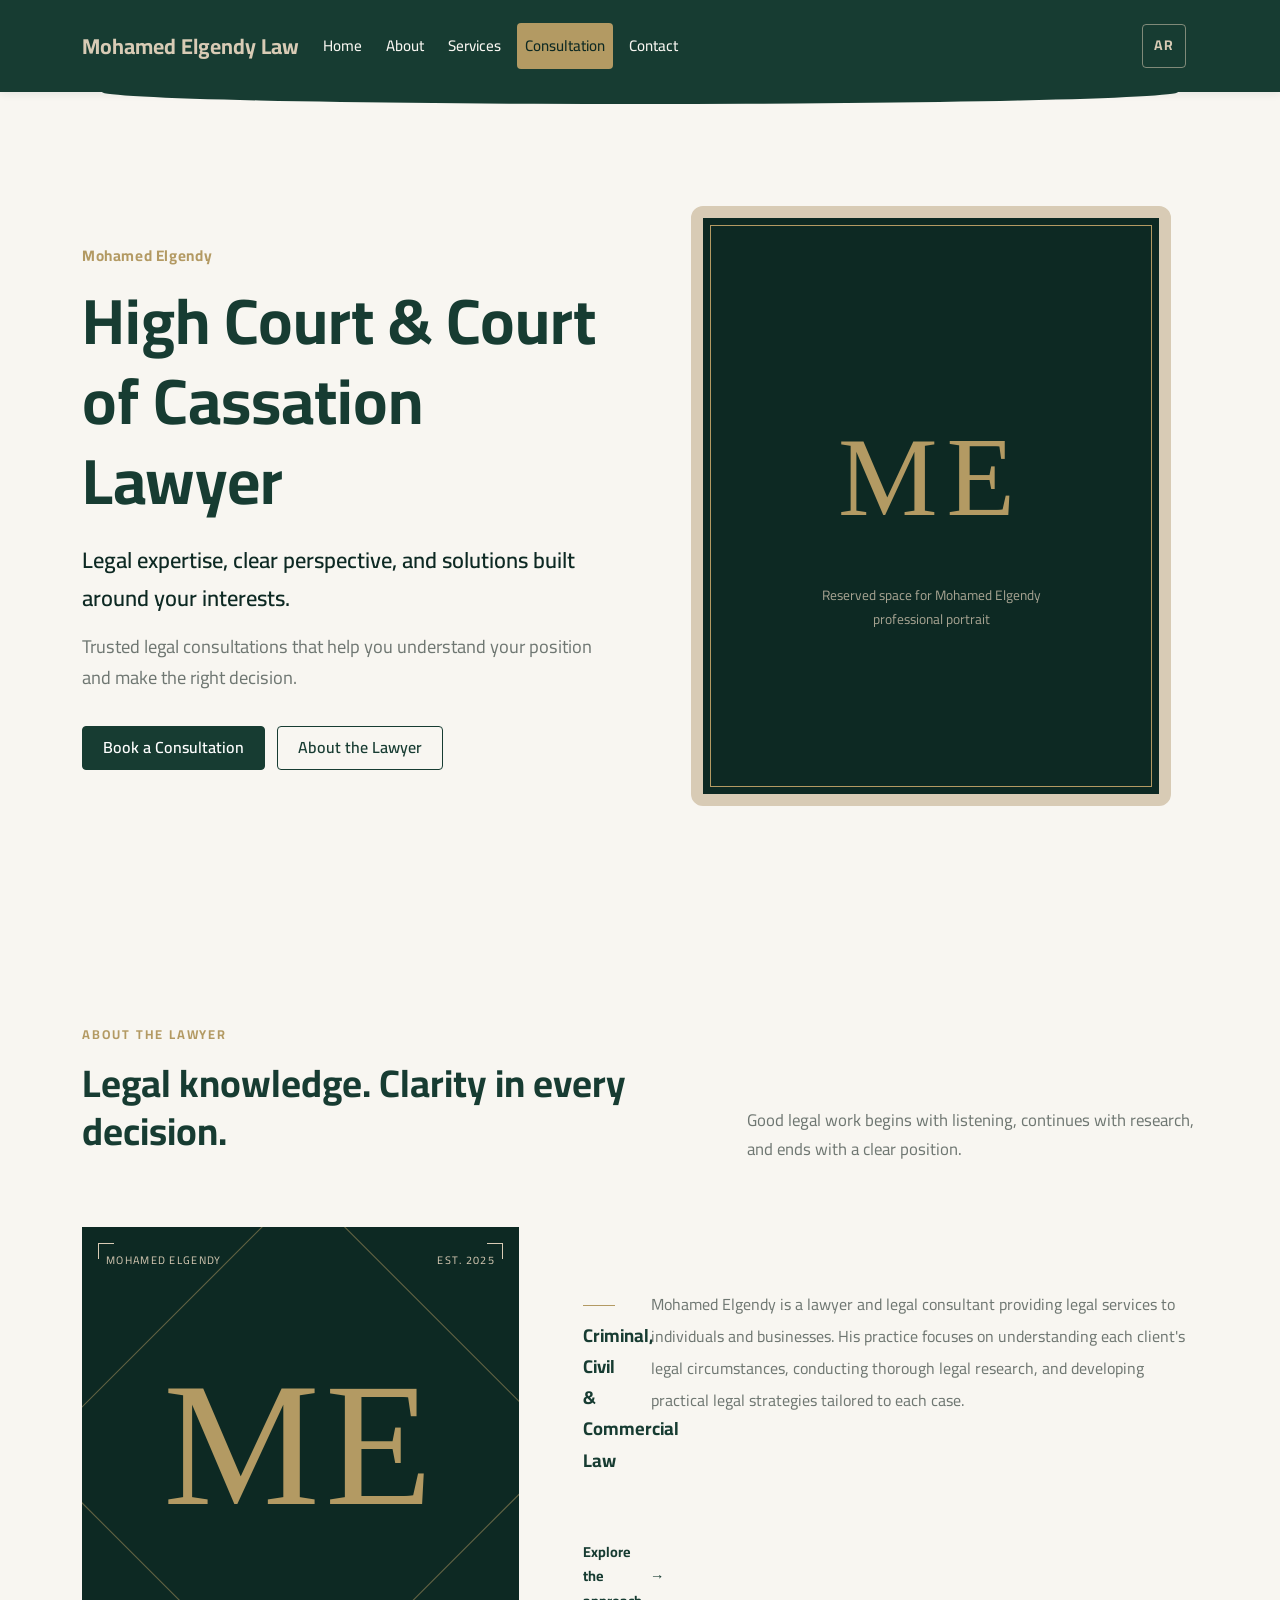
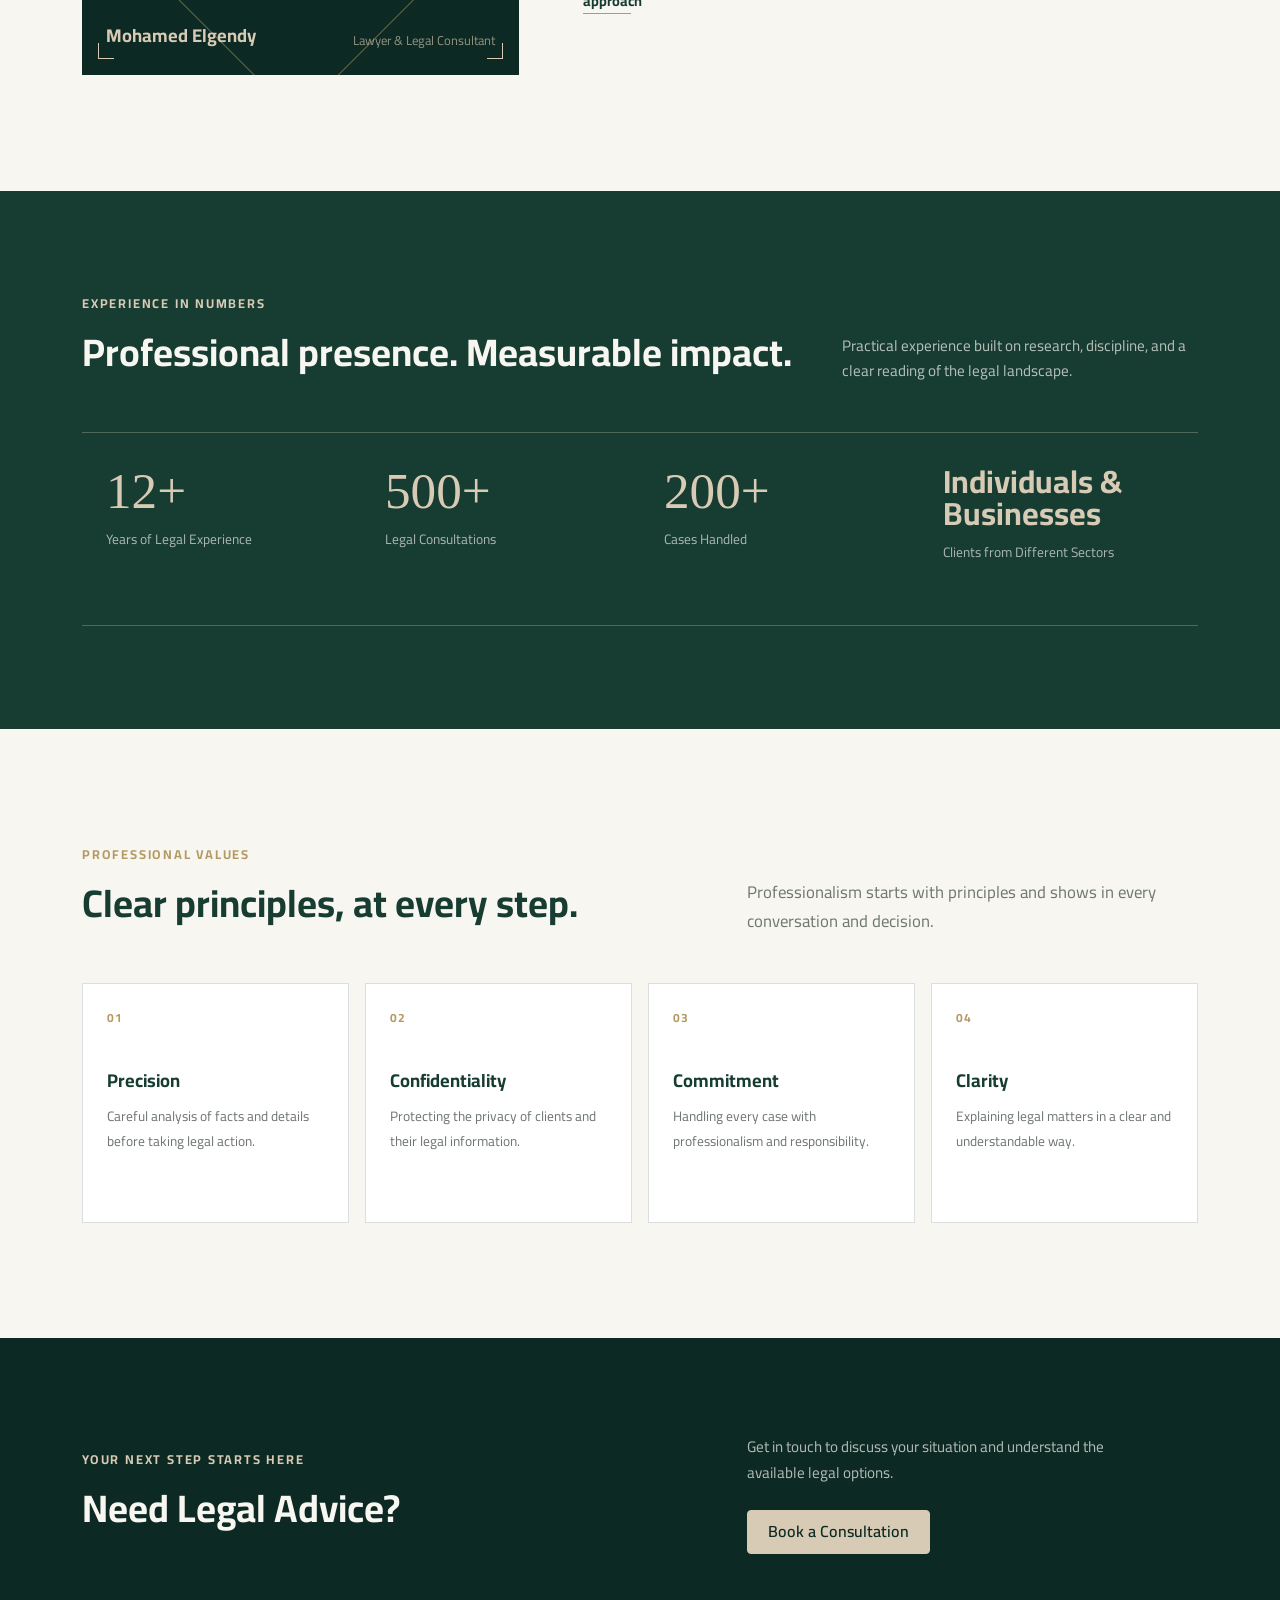
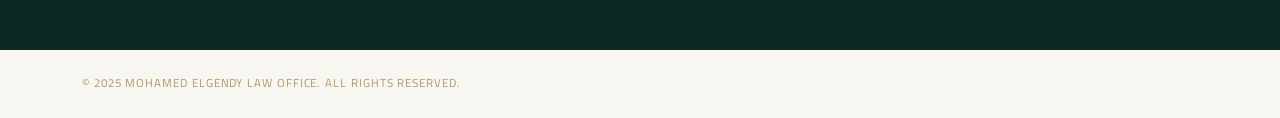
==== commit 2afac97e: "add links-at-consultation" ====
--- a/En/index.html
+++ b/En/index.html
@@ -22,7 +22,7 @@
             <li class="nav-item"><a class="nav-link" href="#top" >Home</a></li>
             <li class="nav-item"><a class="nav-link" href="#about" >About</a></li>
             <li class="nav-item"><a class="nav-link" href="#services" >Services</a></li>
-            <li class="nav-item"><a class="nav-link nav-link-consultation" href="#consultation.html" >Consultation</a></li>
+            <li class="nav-item"><a class="nav-link nav-link-consultation" href="/en/consultation.html" >Consultation</a></li>
             <li class="nav-item"><a class="nav-link" href="#contact" >Contact</a></li>
           </ul>
           <a class="site-language-switch" href="../ar/index.html" lang="ar" dir="rtl">AR</a>
@@ -39,7 +39,7 @@
           <h1 class="hero__title" id="hero-title" >High Court &amp; Court of Cassation Lawyer</h1>
           <p class="hero__lead" >Legal expertise, clear perspective, and solutions built around your interests.</p>
           <p class="hero__description" >Trusted legal consultations that help you understand your position and make the right decision.</p>
-          <div class="hero__actions"><a class="btn-brand-primary" href="#consultation.html" >Book a Consultation</a><a class="btn-brand-outline" href="#about" >About the Lawyer</a></div>
+          <div class="hero__actions"><a class="btn-brand-primary" href="/en/consultation.html" >Book a Consultation</a><a class="btn-brand-outline" href="#about" >About the Lawyer</a></div>
         </div></div>
         <div class="col-lg-6"><div class="hero__media"><div class="hero__image-placeholder"><span>ME</span><small >Reserved space for Mohamed Elgendy professional portrait</small></div></div></div>
       </div></div>
@@ -76,7 +76,7 @@
                 </span><span class="profile-corner profile-corner--four"></span>
               </div>
             </div>
-          <div class="col-lg-7"><div class="profile-copy"><p class="profile-copy__role" >Criminal, Civil &amp; Commercial Law</p><p >Mohamed Elgendy is a lawyer and legal consultant providing legal services to individuals and businesses. His practice focuses on understanding each client's legal circumstances, conducting thorough legal research, and developing practical legal strategies tailored to each case.</p><a class="text-link" href="#consultation.html"><span >Explore the approach</span><span aria-hidden="true">→</span></a></div></div>
+          <div class="col-lg-7"><div class="profile-copy"><p class="profile-copy__role" >Criminal, Civil &amp; Commercial Law</p><p >Mohamed Elgendy is a lawyer and legal consultant providing legal services to individuals and businesses. His practice focuses on understanding each client's legal circumstances, conducting thorough legal research, and developing practical legal strategies tailored to each case.</p><a class="text-link" href="/en/consultation.html"><span >Explore the approach</span><span aria-hidden="true">→</span></a></div></div>
         </div>
       </div>
     </section>
--- a/assets/css/style.css
+++ b/assets/css/style.css
@@ -1,3 +1,629 @@
+:root {
+  --color-primary: #173c32;
+  --color-secondary: #0d2923;
+  --color-accent: #b39a63;
+  --color-text: #173c32;
+  --color-muted: #6f7772;
+  --color-background: #f8f6f1;
+  --color-surface: #d8cbb5;
+  --color-border: rgba(23, 60, 50, 0.16);
+  --radius-sm: 0.25rem;
+  --radius-md: 0.5rem;
+  --radius-lg: 0.75rem;
+  --shadow-sm: 0 0.125rem 0.5rem rgba(13, 41, 35, 0.08);
+  --container-max-width: 1200px;
+  --font-arabic: "Noto Kufi Arabic", Tahoma, Arial, sans-serif;
+  --font-english: "Cairo", "Segoe UI", Arial, sans-serif;
+}
+* {
+  box-sizing: border-box;
+}
+html {
+  scroll-behavior: smooth;
+}
+body {
+  margin: 0;
+  min-width: 320px;
+  color: var(--color-text);
+  background: var(--color-background);
+  font-family: var(--font-english);
+  line-height: 1.7;
+  text-rendering: optimizeLegibility;
+}
+html[lang="ar"] body {
+  font-family: var(--font-arabic);
+}
+img {
+  display: block;
+  max-width: 100%;
+  height: auto;
+}
+h1,
+h2,
+h3,
+p {
+  margin-top: 0;
+}
+h1,
+h2,
+h3 {
+  color: var(--color-primary);
+  line-height: 1.25;
+  font-weight: 700;
+}
+h1 {
+  font-size: clamp(2rem, 4vw, 3.25rem);
+}
+h2 {
+  font-size: clamp(1.65rem, 3vw, 2.75rem);
+}
+h3 {
+  font-size: clamp(1.15rem, 2vw, 1.5rem);
+}
+a {
+  color: var(--color-primary);
+  text-decoration: none;
+  transition:
+    color 180ms ease,
+    background-color 180ms ease,
+    border-color 180ms ease,
+    transform 180ms ease;
+}
+a:hover {
+  color: var(--color-accent);
+}
+:focus-visible {
+  outline: 3px solid var(--color-accent);
+  outline-offset: 3px;
+}
+.site-header {
+  position: relative;
+  z-index: 10;
+  padding-bottom: 0.75rem;
+  background: var(--color-background);
+}
+.site-navbar {
+  position: relative;
+  isolation: isolate;
+  min-height: clamp(4.25rem, 8vw, 5.75rem);
+  padding-block: 0.75rem;
+  background: var(--color-primary);
+  box-shadow: var(--shadow-sm);
+}
+.site-navbar:after {
+  position: absolute;
+  z-index: -1;
+  inset-inline: 8%;
+  bottom: -0.75rem;
+  height: 1.5rem;
+  content: "";
+  background: var(--color-primary);
+  border-radius: 0 0 50% 50%;
+}
+.site-brand {
+  color: var(--color-surface);
+  font-size: clamp(1rem, 2vw, 1.35rem);
+  font-weight: 700;
+}
+.site-brand:hover {
+  color: #fff;
+}
+.site-navbar .nav-link {
+  padding-block: 0.625rem;
+  padding-inline: 0.75rem;
+  color: var(--color-background);
+  border-radius: var(--radius-sm);
+  font-size: 0.95rem;
+  font-weight: 500;
+}
+.site-navbar .nav-link:hover,
+.site-navbar .nav-link:focus-visible {
+  color: var(--color-surface);
+  background: rgba(216, 203, 181, 0.12);
+}
+.site-navbar .nav-link-consultation {
+  color: var(--color-secondary);
+  background: var(--color-accent);
+}
+.site-navbar .nav-link-consultation:hover {
+  color: var(--color-secondary);
+  background: var(--color-surface);
+}
+.site-language-switch {
+  display: inline-flex;
+  align-items: center;
+  justify-content: center;
+  min-width: 2.75rem;
+  min-height: 2.75rem;
+  margin-inline-start: 0.75rem;
+  padding-inline: 0.625rem;
+  color: var(--color-surface);
+  background: transparent;
+  border: 1px solid rgba(216, 203, 181, 0.55);
+  border-radius: var(--radius-sm);
+  font-size: 0.875rem;
+  font-weight: 700;
+  letter-spacing: 0.04em;
+}
+.site-language-switch:hover {
+  color: var(--color-secondary);
+  background: var(--color-surface);
+  border-color: var(--color-surface);
+}
+.site-navbar .navbar-toggler {
+  padding: 0.5rem;
+  border-color: rgba(216, 203, 181, 0.6);
+}
+.site-navbar .navbar-toggler-icon {
+  filter: brightness(0) saturate(100%) invert(89%) sepia(9%) saturate(455%)
+    hue-rotate(357deg) brightness(90%) contrast(87%);
+}
+.hero {
+  display: flex;
+  align-items: center;
+  min-height: clamp(34rem, 72vh, 48rem);
+  padding-block: clamp(4rem, 8vw, 7rem);
+  overflow: hidden;
+  background: var(--color-background);
+}
+.hero__content {
+  max-width: 40rem;
+}
+.hero__eyebrow {
+  margin-bottom: 0.75rem;
+  color: var(--color-accent);
+  font-size: 0.95rem;
+  font-weight: 700;
+  letter-spacing: 0.04em;
+}
+.hero__title {
+  margin-bottom: 1.25rem;
+  font-size: clamp(2.1rem, 5vw, 4.25rem);
+}
+.hero__lead {
+  margin-bottom: 0.875rem;
+  color: var(--color-secondary);
+  font-size: clamp(1.1rem, 2vw, 1.4rem);
+  font-weight: 600;
+}
+.hero__description {
+  max-width: 36rem;
+  margin-bottom: 2rem;
+  color: var(--color-muted);
+  font-size: clamp(1rem, 1.5vw, 1.15rem);
+}
+.hero__actions {
+  display: flex;
+  flex-wrap: wrap;
+  gap: 0.75rem;
+}
+.btn-brand-primary,
+.btn-brand-secondary,
+.btn-brand-outline {
+  display: inline-flex;
+  align-items: center;
+  justify-content: center;
+  min-height: 2.75rem;
+  padding-block: 0.625rem;
+  padding-inline: 1.25rem;
+  border: 1px solid transparent;
+  border-radius: var(--radius-sm);
+  font-weight: 600;
+  line-height: 1.2;
+}
+.btn-brand-primary {
+  color: #fff;
+  background: var(--color-primary);
+  border-color: var(--color-primary);
+}
+.btn-brand-primary:hover {
+  color: #fff;
+  background: var(--color-secondary);
+  transform: translateY(-1px);
+}
+.btn-brand-outline {
+  color: var(--color-primary);
+  background: transparent;
+  border-color: var(--color-primary);
+}
+.btn-brand-outline:hover {
+  color: #fff;
+  background: var(--color-primary);
+}
+.btn-brand-secondary {
+  color: var(--color-secondary);
+  background: var(--color-surface);
+  border-color: var(--color-surface);
+}
+.btn-brand-secondary:hover {
+  color: var(--color-secondary);
+  background: var(--color-accent);
+  border-color: var(--color-accent);
+  transform: translateY(-1px);
+}
+.hero__media {
+  display: flex;
+  justify-content: center;
+}
+.hero__image-placeholder {
+  position: relative;
+  display: flex;
+  flex-direction: column;
+  align-items: center;
+  justify-content: center;
+  width: min(100%, 30rem);
+  aspect-ratio: 4/5;
+  padding: 2rem;
+  color: var(--color-surface);
+  background: var(--color-secondary);
+  border: 0.75rem solid var(--color-surface);
+  border-radius: var(--radius-lg);
+  outline: 1px solid var(--color-accent);
+  outline-offset: -1.25rem;
+}
+.hero__image-placeholder span {
+  font-family: Georgia, serif;
+  color: var(--color-accent);
+  font-size: clamp(4rem, 9vw, 7rem);
+  font-weight: 400;
+  letter-spacing: 0.08em;
+}
+.hero__image-placeholder small {
+  max-width: 15rem;
+  margin-top: 0.75rem;
+  color: rgba(216, 203, 181, 0.75);
+  font-size: 0.85rem;
+  text-align: center;
+}
+.about-section,
+.values-section {
+  padding-block: clamp(4.5rem, 9vw, 8rem);
+  background: var(--color-background);
+}
+.about-section__header {
+  margin-bottom: clamp(2.5rem, 5vw, 4.5rem);
+}
+.section-eyebrow {
+  margin-bottom: 0.85rem;
+  color: var(--color-accent);
+  font-size: 0.8rem;
+  font-weight: 700;
+  letter-spacing: 0.14em;
+  text-transform: uppercase;
+}
+.section-eyebrow--light {
+  color: var(--color-surface);
+}
+.section-intro {
+  max-width: 28rem;
+  margin-bottom: 0;
+  color: var(--color-muted);
+  font-size: 1.05rem;
+}
+.profile-layout {
+  position: relative;
+}
+.profile-visual {
+  position: relative;
+  display: flex;
+  flex-direction: column;
+  justify-content: space-between;
+  min-height: 28rem;
+  padding: 1.5rem;
+  background: var(--color-secondary);
+  color: var(--color-surface);
+  overflow: hidden;
+}
+.profile-visual:before {
+  position: absolute;
+  inset: 12%;
+  content: "";
+  border: 1px solid rgba(179, 154, 99, 0.5);
+  transform: rotate(45deg) scale(1.12);
+}
+.profile-visual__top,
+.profile-visual__bottom {
+  position: relative;
+  z-index: 1;
+  display: flex;
+  justify-content: space-between;
+  gap: 1rem;
+  font-size: 0.68rem;
+  letter-spacing: 0.12em;
+}
+.profile-visual__bottom {
+  align-items: end;
+  font-size: 0.8rem;
+  letter-spacing: 0;
+}
+.profile-visual__bottom div {
+  display: flex;
+  flex-direction: column;
+}
+.profile-visual__bottom strong {
+  color: var(--color-surface);
+  font-size: 1.15rem;
+}
+.profile-visual__bottom span {
+  margin-top: 0.25rem;
+  color: rgba(216, 203, 181, 0.65);
+}
+.profile-monogram {
+  position: relative;
+  z-index: 1;
+  align-self: center;
+  color: var(--color-accent);
+  font-family: Georgia, serif;
+  font-size: clamp(6rem, 14vw, 11rem);
+  font-weight: 400;
+  line-height: 1;
+  letter-spacing: 0.03em;
+}
+.profile-corner {
+  position: absolute;
+  width: 1rem;
+  height: 1rem;
+  border-color: var(--color-accent);
+}
+.profile-corner--one {
+  top: 1rem;
+  left: 1rem;
+  border-top: 1px solid;
+  border-left: 1px solid;
+}
+.profile-corner--two {
+  top: 1rem;
+  right: 1rem;
+  border-top: 1px solid;
+  border-right: 1px solid;
+}
+.profile-corner--three {
+  bottom: 1rem;
+  left: 1rem;
+  border-bottom: 1px solid;
+  border-left: 1px solid;
+}
+.profile-corner--four {
+  right: 1rem;
+  bottom: 1rem;
+  border-right: 1px solid;
+  border-bottom: 1px solid;
+}
+.profile-copy {
+  display: grid;
+  grid-template-columns: 3rem 1fr;
+  gap: 1.25rem;
+  align-content: center;
+  height: 100%;
+  padding: 1rem 0 1rem 1rem;
+}
+.profile-copy__role {
+  margin-bottom: 1.5rem;
+  color: var(--color-primary);
+  font-size: 1.15rem;
+  font-weight: 700;
+}
+.profile-copy p:not(.profile-copy__role) {
+  max-width: 42rem;
+  color: var(--color-muted);
+  font-size: 1rem;
+  line-height: 2;
+}
+.profile-copy:dir(rtl) {
+  padding-right: 1rem;
+  padding-left: 0;
+}
+.profile-copy__role:before {
+  display: inline-block;
+  width: 2rem;
+  height: 1px;
+  margin-inline-end: 0.75rem;
+  vertical-align: middle;
+  content: "";
+  background: var(--color-accent);
+}
+.text-link {
+  display: inline-flex;
+  align-items: center;
+  gap: 0.5rem;
+  margin-top: 1.25rem;
+  color: var(--color-primary);
+  font-size: 0.9rem;
+  font-weight: 700;
+  border-bottom: 1px solid var(--color-accent);
+}
+.text-link:hover {
+  gap: 0.8rem;
+}
+.highlights-section {
+  padding-block: clamp(4rem, 8vw, 6.5rem);
+  color: var(--color-background);
+  background: var(--color-primary);
+}
+.section-title--light {
+  color: var(--color-background);
+}
+.section-note--light {
+  max-width: 25rem;
+  margin: 0;
+  color: rgba(248, 246, 241, 0.7);
+  font-size: 0.95rem;
+}
+.highlights-grid {
+  border-top: 1px solid rgba(216, 203, 181, 0.3);
+  border-bottom: 1px solid rgba(216, 203, 181, 0.3);
+}
+.highlight-card {
+  min-height: 12rem;
+  padding: 2rem 1.5rem;
+  border-inline-end: 1px solid rgba(216, 203, 181, 0.3);
+}
+.highlight-card:last-child {
+  border-inline-end: 0;
+}
+.highlight-card strong {
+  display: block;
+  margin-bottom: 0.75rem;
+  color: var(--color-surface);
+  font-family: Georgia, serif;
+  font-size: clamp(2.3rem, 4vw, 3.75rem);
+  font-weight: 400;
+  line-height: 1;
+}
+.highlight-card__text {
+  font-family: var(--font-english) !important;
+  font-size: clamp(1.5rem, 2.5vw, 2.1rem) !important;
+  font-weight: 700 !important;
+}
+.highlight-card span {
+  display: block;
+  max-width: 11rem;
+  color: rgba(248, 246, 241, 0.65);
+  font-size: 0.85rem;
+}
+.values-heading {
+  margin-bottom: 3rem;
+}
+.values-grid {
+  counter-reset: value;
+}
+.value-card {
+  position: relative;
+  min-height: 15rem;
+  padding: 1.5rem;
+  background: #fff;
+  border: 1px solid var(--color-border);
+  transition:
+    transform 180ms ease,
+    box-shadow 180ms ease;
+}
+.value-card:hover {
+  transform: translateY(-4px);
+  box-shadow: var(--shadow-sm);
+}
+.value-card > span {
+  display: block;
+  margin-bottom: 2.5rem;
+  color: var(--color-accent);
+  font-size: 0.75rem;
+  font-weight: 700;
+  letter-spacing: 0.12em;
+}
+.value-card h3 {
+  margin-bottom: 0.75rem;
+  font-size: 1.15rem;
+}
+.value-card p {
+  margin-bottom: 0;
+  color: var(--color-muted);
+  font-size: 0.85rem;
+  line-height: 1.9;
+}
+.about-cta {
+  padding-block: clamp(4rem, 8vw, 6rem);
+  color: var(--color-background);
+  background: var(--color-secondary);
+}
+.about-cta h2 {
+  max-width: 38rem;
+}
+.about-cta .btn-brand-secondary {
+  margin-top: 1.5rem;
+}
+.site-footer {
+  padding-block: 1.5rem;
+  color: var(--color-muted);
+  background: var(--color-background);
+  font-size: 0.72rem;
+}
+.site-footer span:last-child {
+  color: var(--color-accent);
+  letter-spacing: 0.08em;
+  text-transform: uppercase;
+}
+@media (max-width: 991.98px) {
+  .site-navbar .navbar-collapse {
+    margin-top: 0.75rem;
+    padding-block: 0.75rem;
+    border-top: 1px solid rgba(216, 203, 181, 0.18);
+  }
+  .site-language-switch {
+    margin-top: 0.75rem;
+    margin-inline-start: 0;
+  }
+  .hero {
+    min-height: auto;
+    padding-block: clamp(3.5rem, 10vw, 5rem);
+  }
+  .hero__content {
+    text-align: center;
+    max-width: none;
+  }
+  .hero__description {
+    margin-inline: auto;
+  }
+  .hero__actions {
+    justify-content: center;
+  }
+  .profile-copy {
+    height: auto;
+    padding-top: 1.5rem;
+  }
+  .highlight-card {
+    min-height: 10rem;
+  }
+  .highlight-card:nth-child(2) {
+    border-inline-end: 0;
+  }
+}
+@media (max-width: 575.98px) {
+  .hero {
+    padding-block: 3rem 4rem;
+  }
+  .hero__actions {
+    flex-direction: column;
+    align-items: stretch;
+  }
+  .hero__actions a {
+    width: 100%;
+  }
+  .hero__image-placeholder {
+    width: min(100%, 22rem);
+    border-width: 0.5rem;
+    outline-offset: -0.875rem;
+  }
+  .profile-copy {
+    grid-template-columns: 1fr;
+    padding-inline: 0;
+  }
+  .profile-copy__role {
+    margin-top: 0;
+  }
+  .highlight-card {
+    border-inline-end: 0;
+    border-bottom: 1px solid rgba(216, 203, 181, 0.3);
+  }
+  .highlight-card:last-child {
+    border-bottom: 0;
+  }
+  .site-footer {
+    text-align: center;
+  }
+  .site-footer .container {
+    justify-content: center !important;
+  }
+}
+@media (prefers-reduced-motion: reduce) {
+  html {
+    scroll-behavior: auto;
+  }
+  *,
+  *:before,
+  *:after {
+    transition-duration: 0.01ms !important;
+  }
+}
+
 /* =========================================================
    TASK 09 — CONSULTATION PAGE & FORM
    ========================================================= */
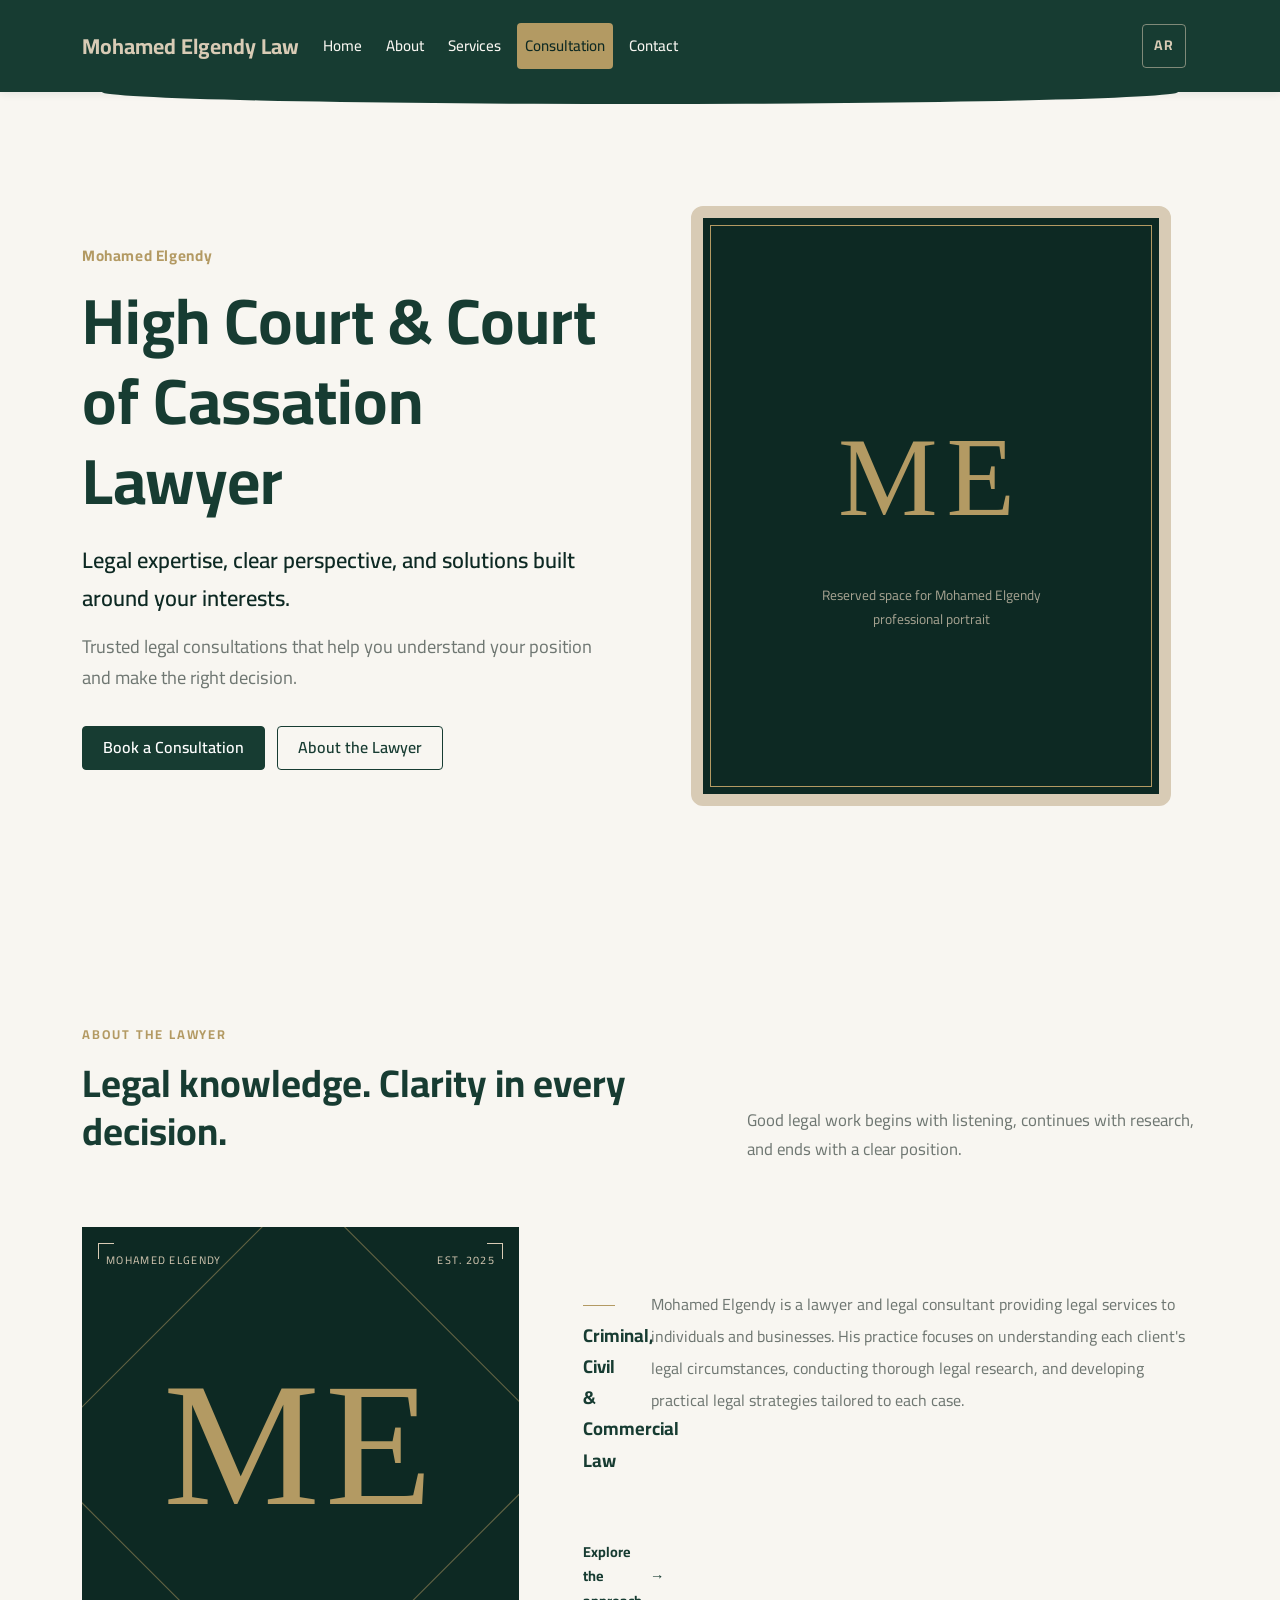
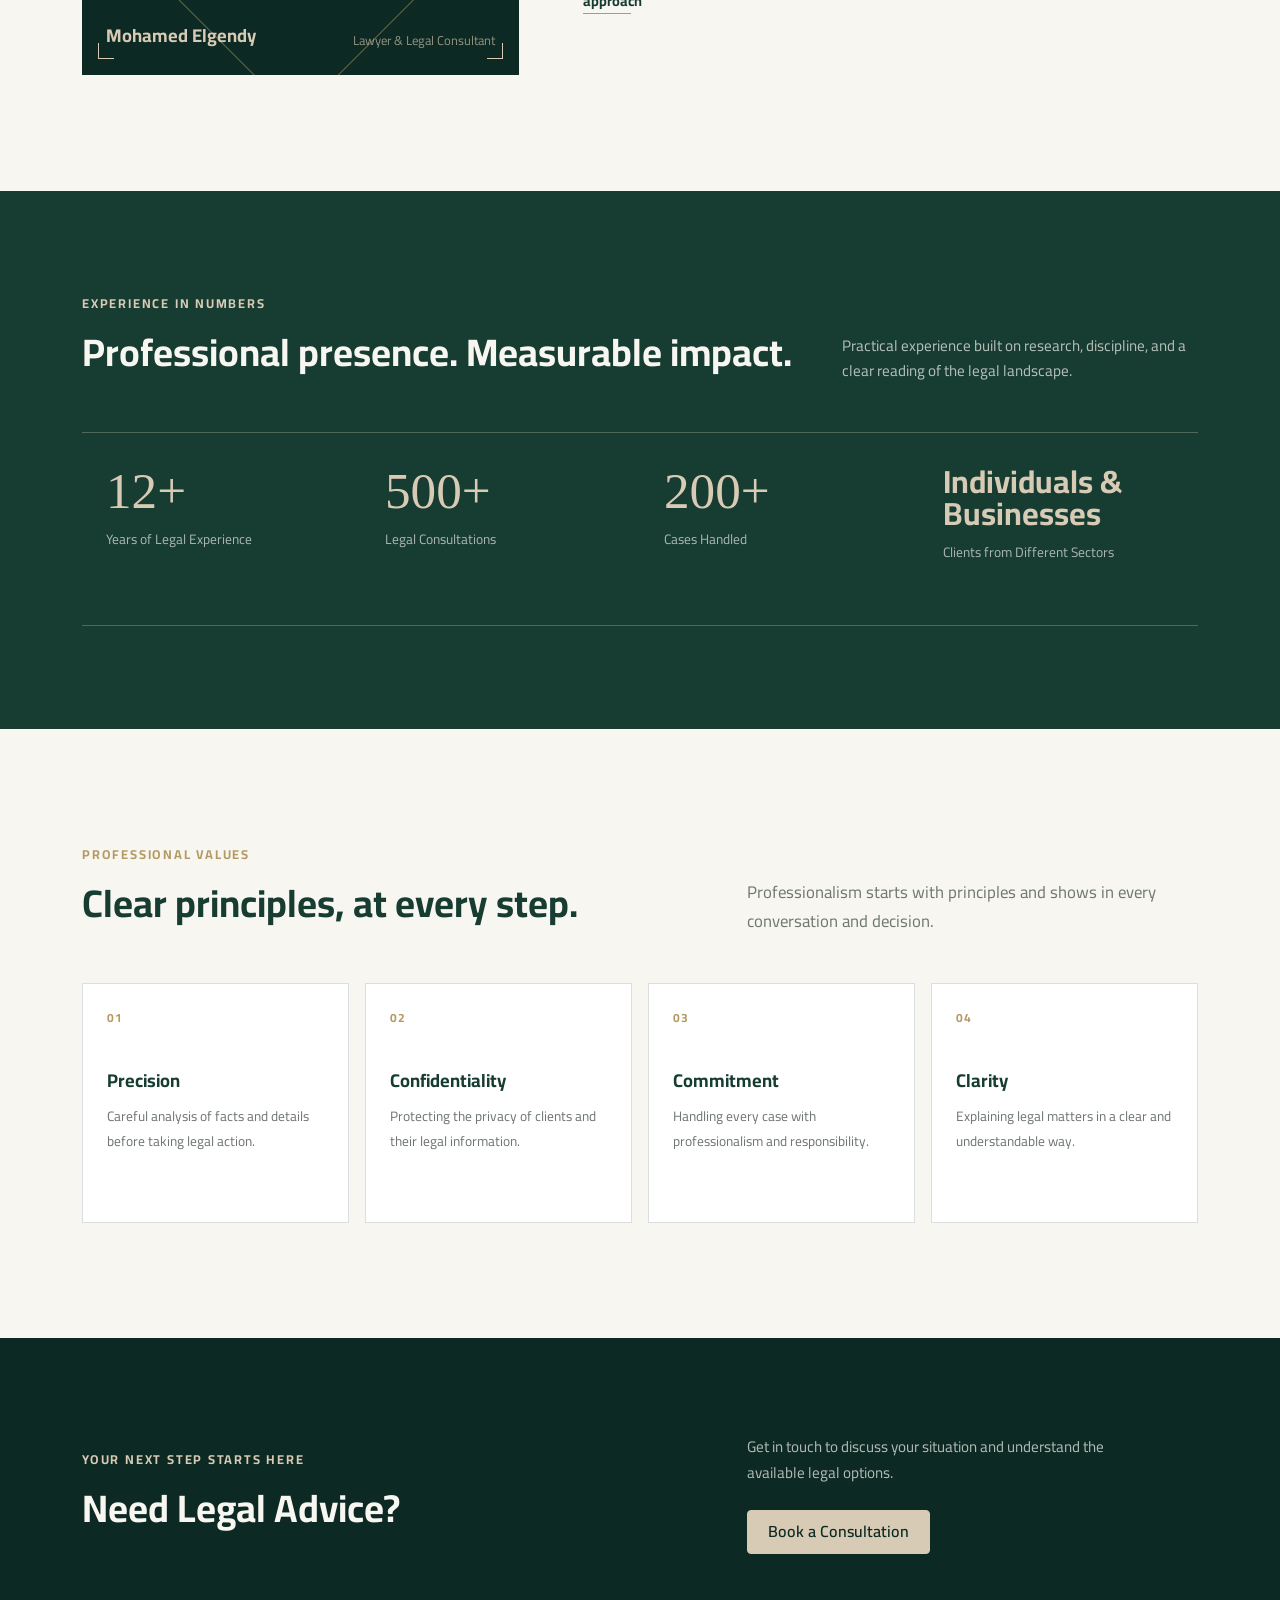
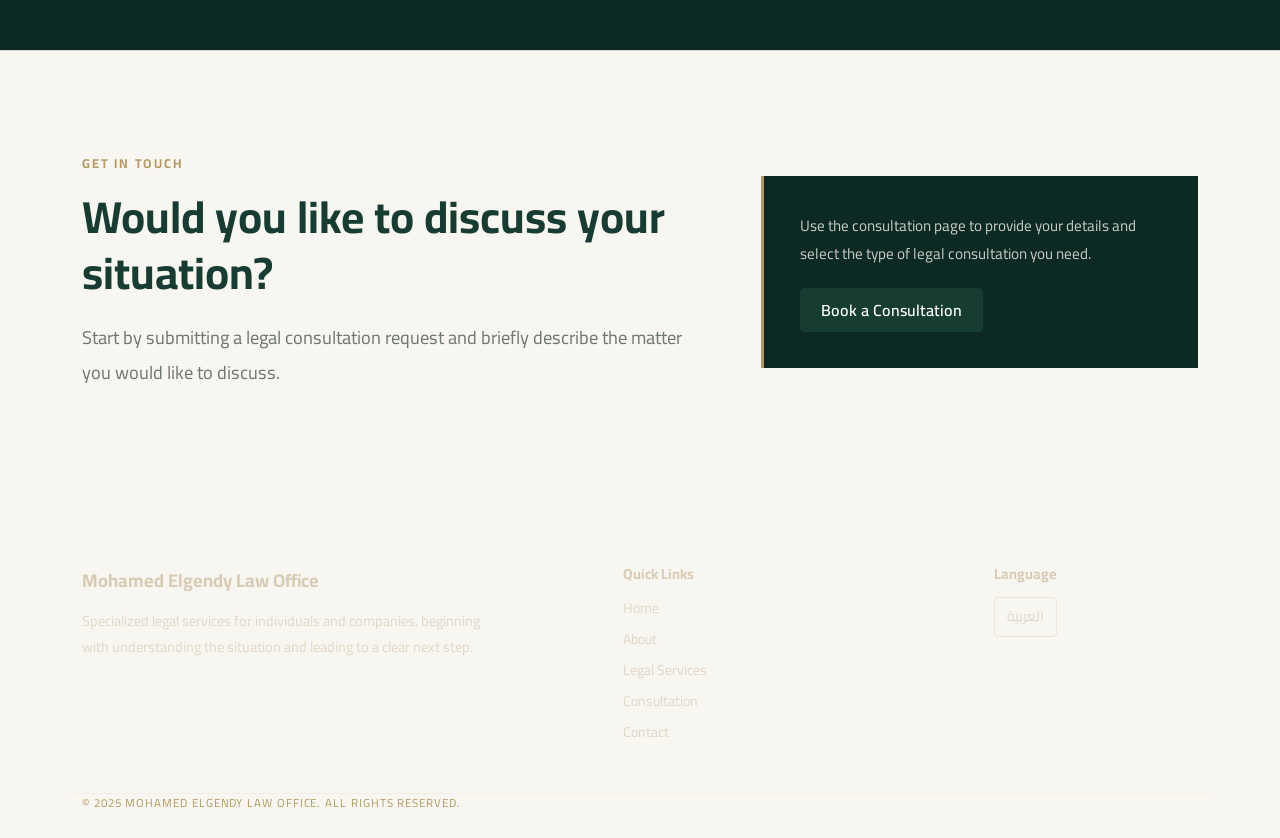
==== commit 1593eb51: "Update contact form" ====
--- a/En/index.html
+++ b/En/index.html
@@ -155,7 +155,81 @@
     <!-- TASK 05 — ABOUT / PROFILE END -->
   </main>
 
-  <footer class="site-footer" id="contact"><div class="container d-flex flex-wrap justify-content-between align-items-center gap-3"><span >© 2025 Mohamed Elgendy Law Office. All rights reserved.</span></div></footer>
+  <!-- TASK 10 — CONTACT START -->
+<section class="contact-section" id="contact-section" aria-labelledby="contact-title">
+  <div class="container">
+    <div class="row align-items-center g-4 g-lg-5">
+      <div class="col-lg-7">
+        <p class="section-eyebrow">Get in touch</p>
+
+        <h2 id="contact-title">
+          Would you like to discuss your situation?
+        </h2>
+
+        <p class="contact-section__description">
+          Start by submitting a legal consultation request and briefly describe
+          the matter you would like to discuss.
+        </p>
+      </div>
+
+      <div class="col-lg-5">
+        <div class="contact-section__action">
+          <p>
+            Use the consultation page to provide your details and select the
+            type of legal consultation you need.
+          </p>
+
+          <a class="btn-brand-primary" href="consultation.html">
+            Book a Consultation
+          </a>
+        </div>
+      </div>
+    </div>
+  </div>
+</section>
+<!-- TASK 10 — CONTACT END -->
+
+
+  <footer class="site-footer" id="contact">
+    <!-- TASK 10 — FOOTER CONTENT START -->
+<div class="container site-footer__main">
+  <div class="site-footer__brand">
+    <a class="site-footer__brand-name" href="./index.html">
+      Mohamed Elgendy Law Office
+    </a>
+
+    <p>
+      Specialized legal services for individuals and companies, beginning with
+      understanding the situation and leading to a clear next step.
+    </p>
+  </div>
+
+  <nav class="site-footer__links" aria-label="Footer navigation">
+    <h2>Quick Links</h2>
+
+    <ul>
+      <li><a href="./index.html">Home</a></li>
+      <li><a href="./index.html#about">About</a></li>
+      <li><a href="./index.html#services">Legal Services</a></li>
+      <li><a href="consultation.html">Consultation</a></li>
+      <li><a href="#contact-section">Contact</a></li>
+    </ul>
+  </nav>
+
+  <div class="site-footer__language">
+    <h2>Language</h2>
+
+    <a href="../ar/index.html" lang="ar" dir="rtl">
+      العربية
+    </a>
+  </div>
+</div>
+<!-- TASK 10 — FOOTER CONTENT END -->
+
+    <div class="container d-flex flex-wrap justify-content-between align-items-center gap-3">
+      <span >© 2025 Mohamed Elgendy Law Office. All rights reserved.</span>
+    </div>
+  </footer>
   <script src="https://cdn.jsdelivr.net/npm/bootstrap@5.3.3/dist/js/bootstrap.bundle.min.js"></script><script src="../assets/js/main.js"></script>
 </body>
 </html>
--- a/assets/css/style.css
+++ b/assets/css/style.css
@@ -831,3 +831,141 @@
     gap: 0.75rem;
   }
 }
+
+/* =========================================================
+   TASK 10 — CONTACT SECTION & FOOTER
+   ========================================================= */
+
+.contact-section {
+  padding-block: clamp(4rem, 8vw, 6.5rem);
+  background-color: var(--color-background);
+  border-block-start: 1px solid var(--color-border);
+}
+
+.contact-section h2 {
+  max-width: 42rem;
+  margin-block-end: 1.25rem;
+  color: var(--color-primary);
+  font-size: clamp(1.8rem, 3.5vw, 2.85rem);
+}
+
+.contact-section__description {
+  max-width: 40rem;
+  margin-block-end: 0;
+  color: var(--color-muted);
+  font-size: clamp(1rem, 1.5vw, 1.15rem);
+  line-height: 1.9;
+}
+
+.contact-section__action {
+  padding: clamp(1.5rem, 3vw, 2.25rem);
+  background-color: var(--color-secondary);
+  border-inline-start: 3px solid var(--color-accent);
+}
+
+.contact-section__action p {
+  margin-block-end: 1.25rem;
+  color: rgba(248, 246, 241, 0.78);
+  font-size: 0.95rem;
+  line-height: 1.85;
+}
+
+.contact-section__action .btn-brand-primary:hover,
+.contact-section__action .btn-brand-primary:focus-visible {
+  color: var(--color-secondary);
+  background-color: var(--color-surface);
+  border-color: var(--color-surface);
+}
+
+/* Footer additions */
+.site-footer__main {
+  display: grid;
+  grid-template-columns: minmax(0, 1.5fr) minmax(10rem, 1fr) minmax(6rem, 0.6fr);
+  gap: 2rem;
+  padding-block: 3rem;
+  border-block-end: 1px solid rgba(216, 203, 181, 0.2);
+}
+
+.site-footer__brand-name {
+  display: inline-block;
+  margin-block-end: 0.75rem;
+  color: var(--color-surface);
+  font-size: 1.15rem;
+  font-weight: 700;
+}
+
+.site-footer__brand-name:hover,
+.site-footer__brand-name:focus-visible {
+  color: var(--color-accent);
+}
+
+.site-footer__brand p {
+  max-width: 25rem;
+  margin-block-end: 0;
+  color: rgba(216, 203, 181, 0.7);
+  font-size: 0.9rem;
+  line-height: 1.8;
+}
+
+.site-footer__links h2,
+.site-footer__language h2 {
+  margin-block-end: 0.85rem;
+  color: var(--color-surface);
+  font-size: 0.9rem;
+  font-weight: 700;
+}
+
+.site-footer__links ul {
+  display: grid;
+  gap: 0.45rem;
+  margin: 0;
+  padding: 0;
+  list-style: none;
+}
+
+.site-footer__links a,
+.site-footer__language a {
+  color: rgba(216, 203, 181, 0.72);
+  font-size: 0.88rem;
+}
+
+.site-footer__links a:hover,
+.site-footer__links a:focus-visible,
+.site-footer__language a:hover,
+.site-footer__language a:focus-visible {
+  color: var(--color-accent);
+}
+
+.site-footer__language a {
+  display: inline-flex;
+  align-items: center;
+  min-height: 2.5rem;
+  padding-inline: 0.75rem;
+  border: 1px solid rgba(216, 203, 181, 0.4);
+  border-radius: var(--radius-sm);
+}
+
+@media (max-width: 767.98px) {
+  .site-footer__main {
+    grid-template-columns: 1fr;
+    gap: 1.75rem;
+  }
+
+  .site-footer__brand p {
+    max-width: 34rem;
+  }
+}
+
+@media (max-width: 575.98px) {
+  .contact-section {
+    padding-block: 3.5rem 4rem;
+  }
+
+  .contact-section__action {
+    padding: 1.25rem;
+  }
+
+  .site-footer__main {
+    padding-block: 2.5rem;
+  }
+}
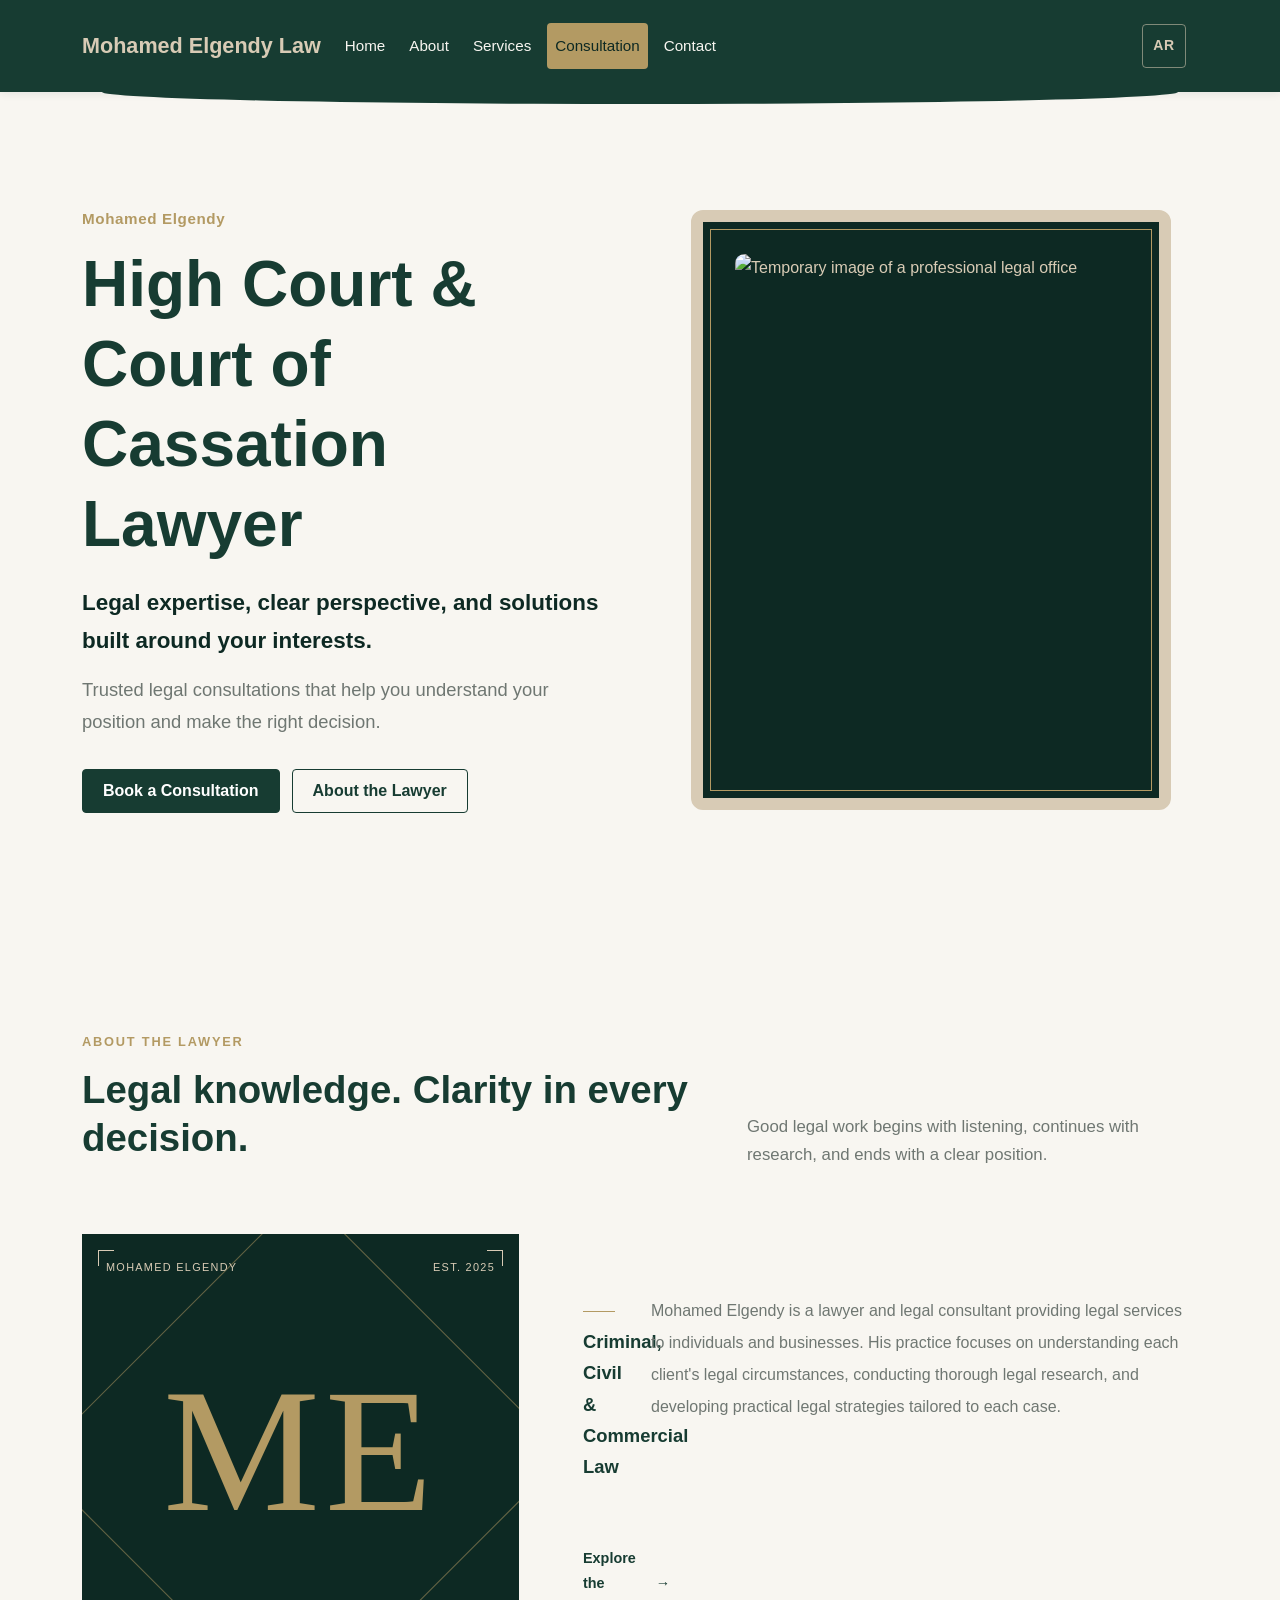
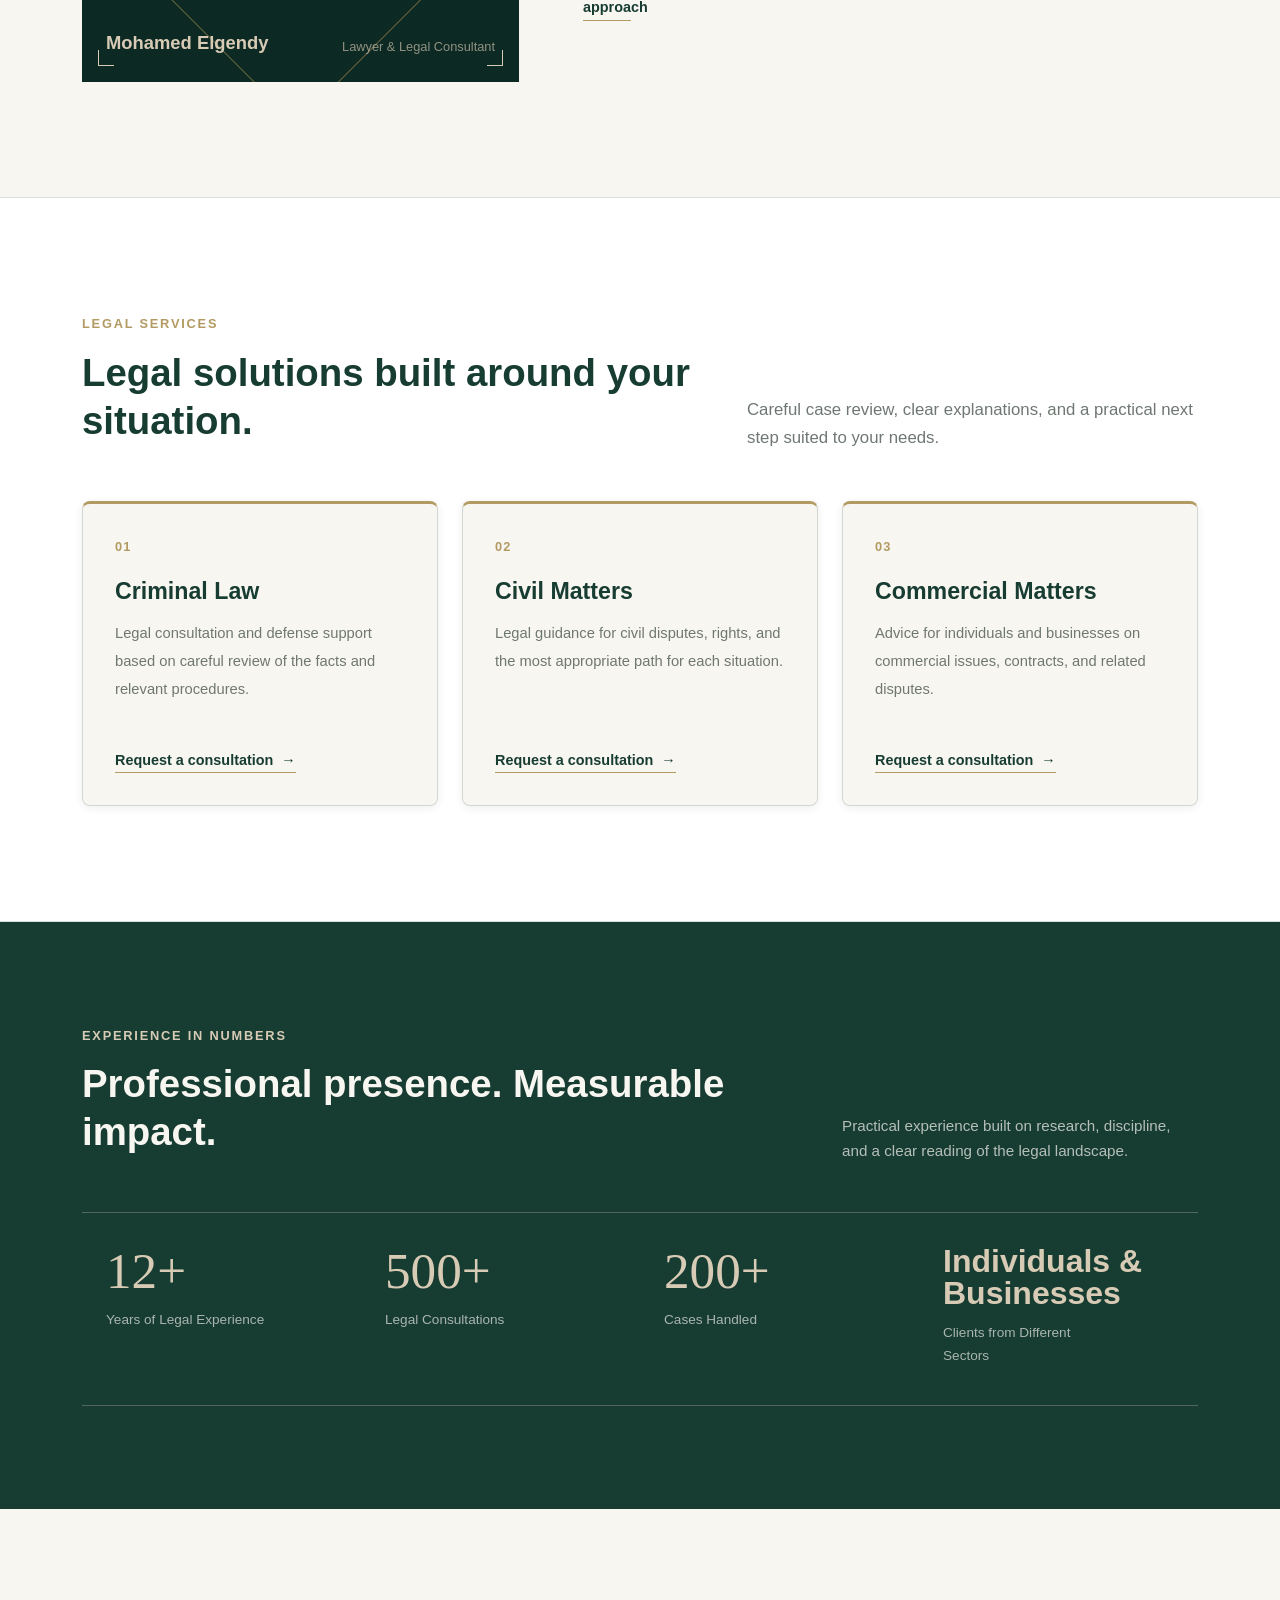
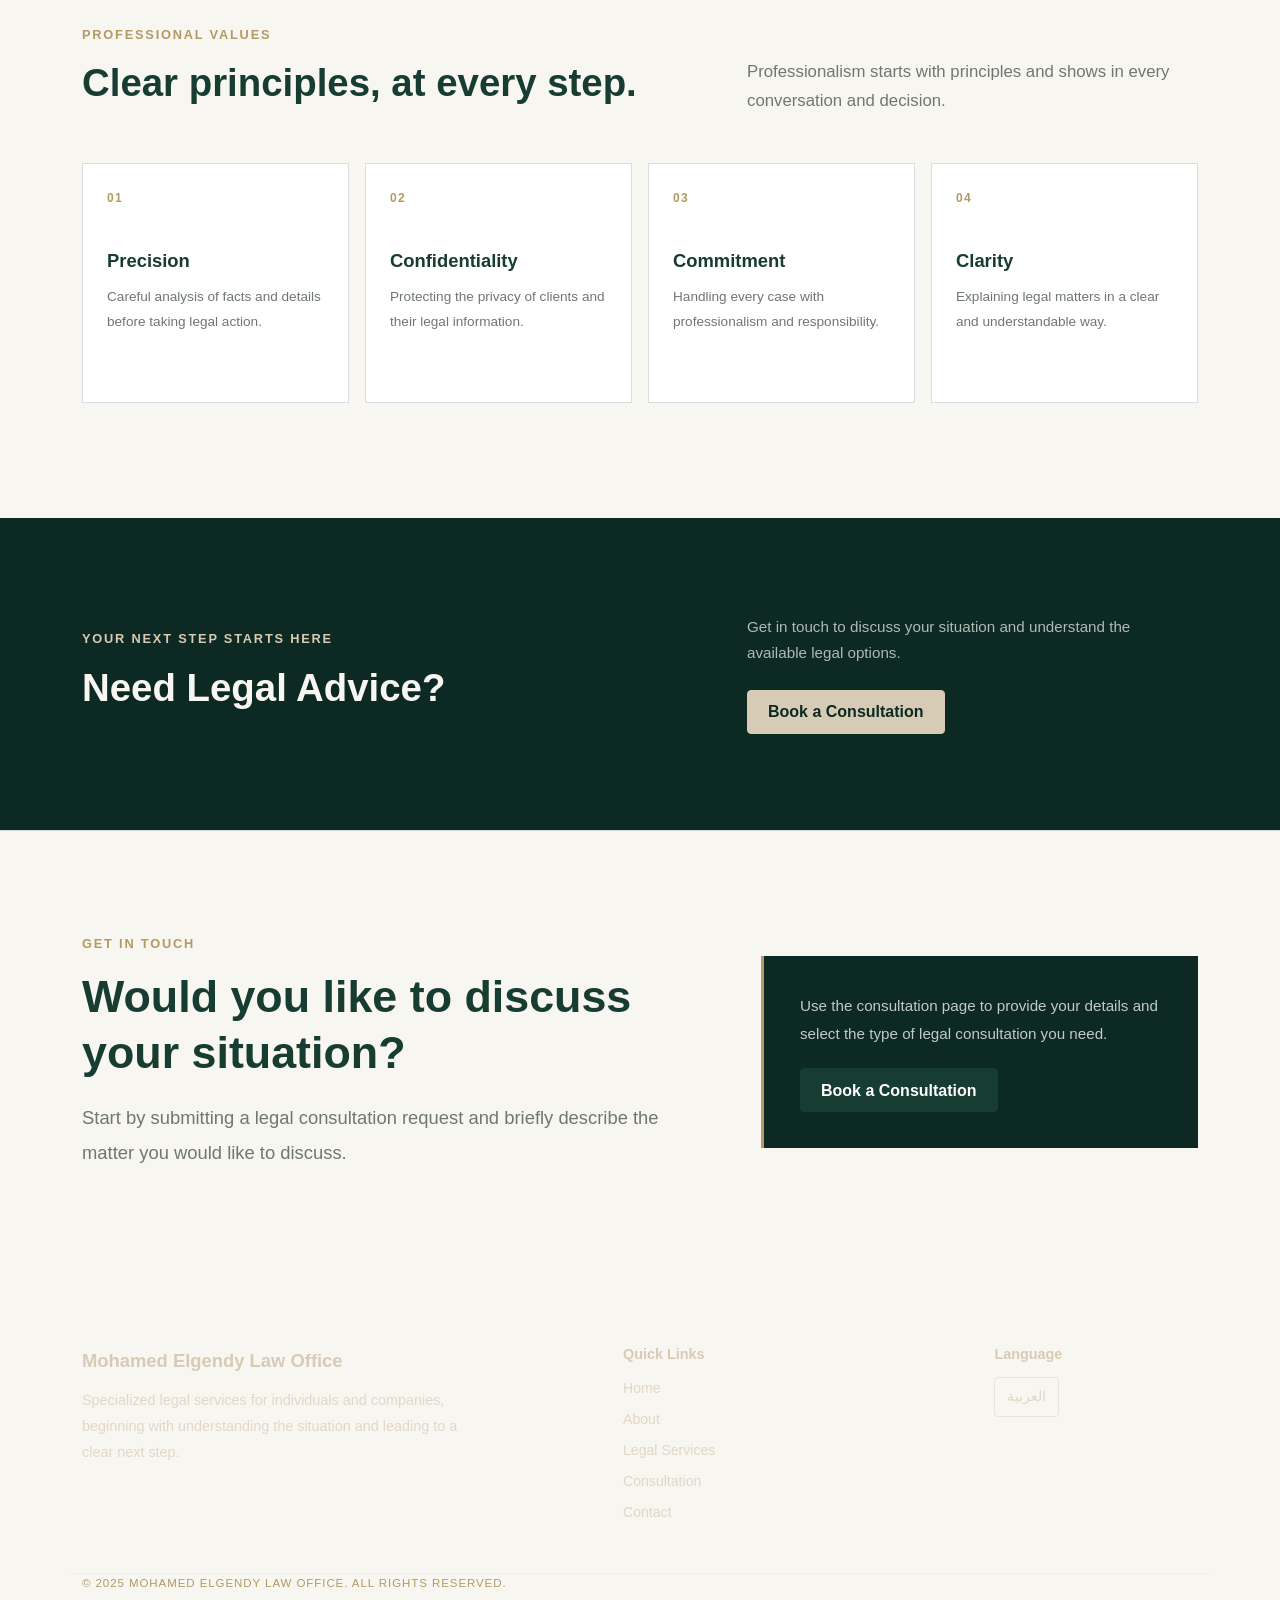
==== commit 436d8cbb: "Complete task 12" ====
--- a/En/index.html
+++ b/En/index.html
@@ -4,16 +4,21 @@
   <meta charset="UTF-8">
   <meta name="viewport" content="width=device-width, initial-scale=1">
   <meta name="theme-color" content="#0d2923">
-  <title>Mohamed Elgendy | Lawyer</title>
-  <link rel="preconnect" href="https://fonts.googleapis.com">
-  <link rel="preconnect" href="https://fonts.gstatic.com" crossorigin>
-  <link href="https://fonts.googleapis.com/css2?family=Cairo:wght@400;500;600;700&family=Noto+Kufi+Arabic:wght@400;500;600;700&display=swap" rel="stylesheet">
-  <link href="https://cdn.jsdelivr.net/npm/bootstrap@5.3.3/dist/css/bootstrap.min.css" rel="stylesheet">
+  <title>Mohamed Elgendy | Lawyer &amp; Legal Consultant</title>
+  <meta name="description" content="The official website of Mohamed Elgendy, a lawyer and legal consultant providing legal services to individuals and businesses.">
+  <meta property="og:locale" content="en_US">
+  <meta property="og:type" content="website">
+  <meta property="og:title" content="Mohamed Elgendy | Lawyer &amp; Legal Consultant">
+  <meta property="og:description" content="The official website of Mohamed Elgendy, a lawyer and legal consultant providing legal services to individuals and businesses.">
+  <meta property="og:image" content="../assets/images/legal-office-placeholder.webp">
+  <link rel="preload" as="image" href="../assets/images/legal-office-placeholder.webp" type="image/webp">
+  <link rel="stylesheet" href="../assets/css/fonts.css">
+  <link rel="stylesheet" href="../assets/css/bootstrap.min.css">
   <link rel="stylesheet" href="../assets/css/style.css">
 </head>
 <body>
   <header class="site-header">
-    <nav class="navbar navbar-expand-lg site-navbar">
+    <nav class="navbar navbar-expand-lg site-navbar" aria-label="Main navigation">
       <div class="container">
         <a class="navbar-brand site-brand" href="#top" >Mohamed Elgendy Law</a>
         <button class="navbar-toggler" type="button" data-bs-toggle="collapse" data-bs-target="#mainNavigation" aria-label="Toggle navigation"><span class="navbar-toggler-icon"></span></button>
@@ -22,7 +27,7 @@
             <li class="nav-item"><a class="nav-link" href="#top" >Home</a></li>
             <li class="nav-item"><a class="nav-link" href="#about" >About</a></li>
             <li class="nav-item"><a class="nav-link" href="#services" >Services</a></li>
-            <li class="nav-item"><a class="nav-link nav-link-consultation" href="/en/consultation.html" >Consultation</a></li>
+            <li class="nav-item"><a class="nav-link nav-link-consultation" href="consultation.html" >Consultation</a></li>
             <li class="nav-item"><a class="nav-link" href="#contact" >Contact</a></li>
           </ul>
           <a class="site-language-switch" href="../ar/index.html" lang="ar" dir="rtl">AR</a>
@@ -39,9 +44,9 @@
           <h1 class="hero__title" id="hero-title" >High Court &amp; Court of Cassation Lawyer</h1>
           <p class="hero__lead" >Legal expertise, clear perspective, and solutions built around your interests.</p>
           <p class="hero__description" >Trusted legal consultations that help you understand your position and make the right decision.</p>
-          <div class="hero__actions"><a class="btn-brand-primary" href="/en/consultation.html" >Book a Consultation</a><a class="btn-brand-outline" href="#about" >About the Lawyer</a></div>
+          <div class="hero__actions"><a class="btn-brand-primary" href="consultation.html" >Book a Consultation</a><a class="btn-brand-outline" href="#about" >About the Lawyer</a></div>
         </div></div>
-        <div class="col-lg-6"><div class="hero__media"><div class="hero__image-placeholder"><span>ME</span><small >Reserved space for Mohamed Elgendy professional portrait</small></div></div></div>
+        <div class="col-lg-6"><div class="hero__media"><div class="hero__image-placeholder"><img class="hero__image" src="../assets/images/legal-office-placeholder.webp" alt="Temporary image of a professional legal office" width="1664" height="2080" fetchpriority="high" decoding="async"><span class="visually-hidden">Mohamed Elgendy Portrait</span></div></div></div>
       </div></div>
     </section>
 
@@ -76,7 +81,26 @@
                 </span><span class="profile-corner profile-corner--four"></span>
               </div>
             </div>
-          <div class="col-lg-7"><div class="profile-copy"><p class="profile-copy__role" >Criminal, Civil &amp; Commercial Law</p><p >Mohamed Elgendy is a lawyer and legal consultant providing legal services to individuals and businesses. His practice focuses on understanding each client's legal circumstances, conducting thorough legal research, and developing practical legal strategies tailored to each case.</p><a class="text-link" href="/en/consultation.html"><span >Explore the approach</span><span aria-hidden="true">→</span></a></div></div>
+          <div class="col-lg-7"><div class="profile-copy"><p class="profile-copy__role" >Criminal, Civil &amp; Commercial Law</p><p >Mohamed Elgendy is a lawyer and legal consultant providing legal services to individuals and businesses. His practice focuses on understanding each client's legal circumstances, conducting thorough legal research, and developing practical legal strategies tailored to each case.</p><a class="text-link" href="consultation.html"><span >Explore the approach</span><span aria-hidden="true">→</span></a></div></div>
+        </div>
+      </div>
+    </section>
+
+    <section class="services-section" id="services" aria-labelledby="services-title">
+      <div class="container">
+        <div class="row align-items-end g-4 mb-4 mb-lg-5">
+          <div class="col-lg-7">
+            <p class="section-eyebrow">Legal Services</p>
+            <h2 id="services-title">Legal solutions built around your situation.</h2>
+          </div>
+          <div class="col-lg-5">
+            <p class="section-intro">Careful case review, clear explanations, and a practical next step suited to your needs.</p>
+          </div>
+        </div>
+        <div class="services-grid row g-3 g-lg-4">
+          <div class="col-md-6 col-lg-4"><article class="service-card"><span class="service-card__number">01</span><h3>Criminal Law</h3><p>Legal consultation and defense support based on careful review of the facts and relevant procedures.</p><a class="text-link" href="consultation.html"><span>Request a consultation</span><span aria-hidden="true">→</span></a></article></div>
+          <div class="col-md-6 col-lg-4"><article class="service-card"><span class="service-card__number">02</span><h3>Civil Matters</h3><p>Legal guidance for civil disputes, rights, and the most appropriate path for each situation.</p><a class="text-link" href="consultation.html"><span>Request a consultation</span><span aria-hidden="true">→</span></a></article></div>
+          <div class="col-md-6 col-lg-4"><article class="service-card"><span class="service-card__number">03</span><h3>Commercial Matters</h3><p>Advice for individuals and businesses on commercial issues, contracts, and related disputes.</p><a class="text-link" href="consultation.html"><span>Request a consultation</span><span aria-hidden="true">→</span></a></article></div>
         </div>
       </div>
     </section>
@@ -230,6 +254,6 @@
       <span >© 2025 Mohamed Elgendy Law Office. All rights reserved.</span>
     </div>
   </footer>
-  <script src="https://cdn.jsdelivr.net/npm/bootstrap@5.3.3/dist/js/bootstrap.bundle.min.js"></script><script src="../assets/js/main.js"></script>
+  <script src="../assets/js/bootstrap.bundle.min.js" defer></script><script src="../assets/js/main.js" defer></script>
 </body>
 </html>
--- a/assets/css/style.css
+++ b/assets/css/style.css
@@ -275,10 +275,65 @@
   font-size: 0.85rem;
   text-align: center;
 }
+.hero__image {
+  width: 100%;
+  height: 100%;
+  object-fit: cover;
+  border-radius: calc(var(--radius-lg) - 0.15rem);
+}
 .about-section,
 .values-section {
   padding-block: clamp(4.5rem, 9vw, 8rem);
   background: var(--color-background);
+}
+.services-section {
+  padding-block: clamp(4.5rem, 9vw, 8rem);
+  background: #ffffff;
+  border-block: 1px solid var(--color-border);
+}
+.services-section h2 {
+  max-width: 42rem;
+}
+.services-grid {
+  counter-reset: service-card;
+}
+.service-card {
+  display: flex;
+  flex-direction: column;
+  min-height: 100%;
+  padding: clamp(1.35rem, 3vw, 2rem);
+  background: var(--color-background);
+  border: 1px solid var(--color-border);
+  border-block-start: 3px solid var(--color-accent);
+  border-radius: var(--radius-md);
+  box-shadow: var(--shadow-sm);
+  transition: transform 180ms ease, box-shadow 180ms ease;
+}
+.service-card:hover {
+  transform: translateY(-0.25rem);
+  box-shadow: 0 0.75rem 1.75rem rgba(13, 41, 35, 0.12);
+}
+.service-card__number {
+  margin-block-end: 1.25rem;
+  color: var(--color-accent);
+  font-family: var(--font-english);
+  font-size: 0.8rem;
+  font-weight: 700;
+  letter-spacing: 0.08em;
+}
+.service-card h3 {
+  margin-block-end: 0.85rem;
+  font-size: clamp(1.15rem, 2vw, 1.45rem);
+}
+.service-card p {
+  flex-grow: 1;
+  margin-block-end: 1.5rem;
+  color: var(--color-muted);
+  font-size: 0.92rem;
+  line-height: 1.9;
+}
+.service-card .text-link {
+  align-self: flex-start;
 }
 .about-section__header {
   margin-bottom: clamp(2.5rem, 5vw, 4.5rem);
